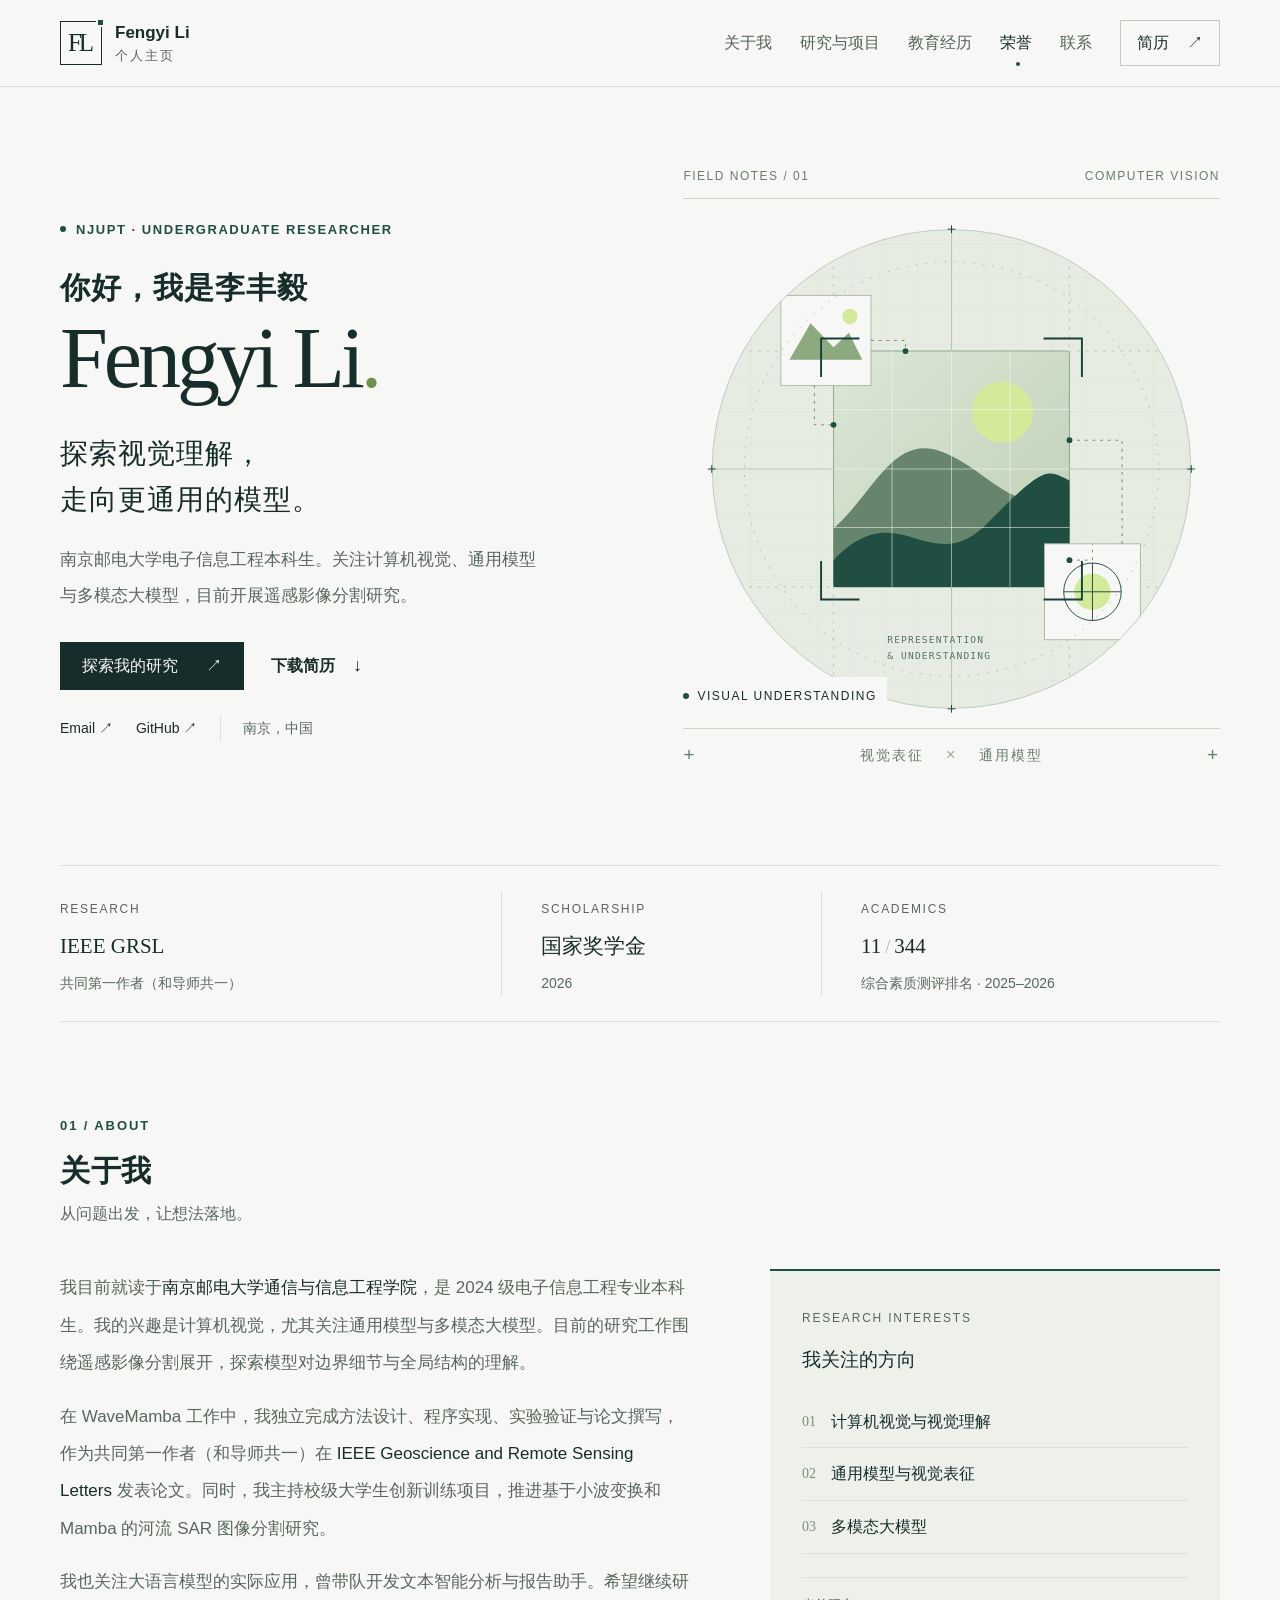
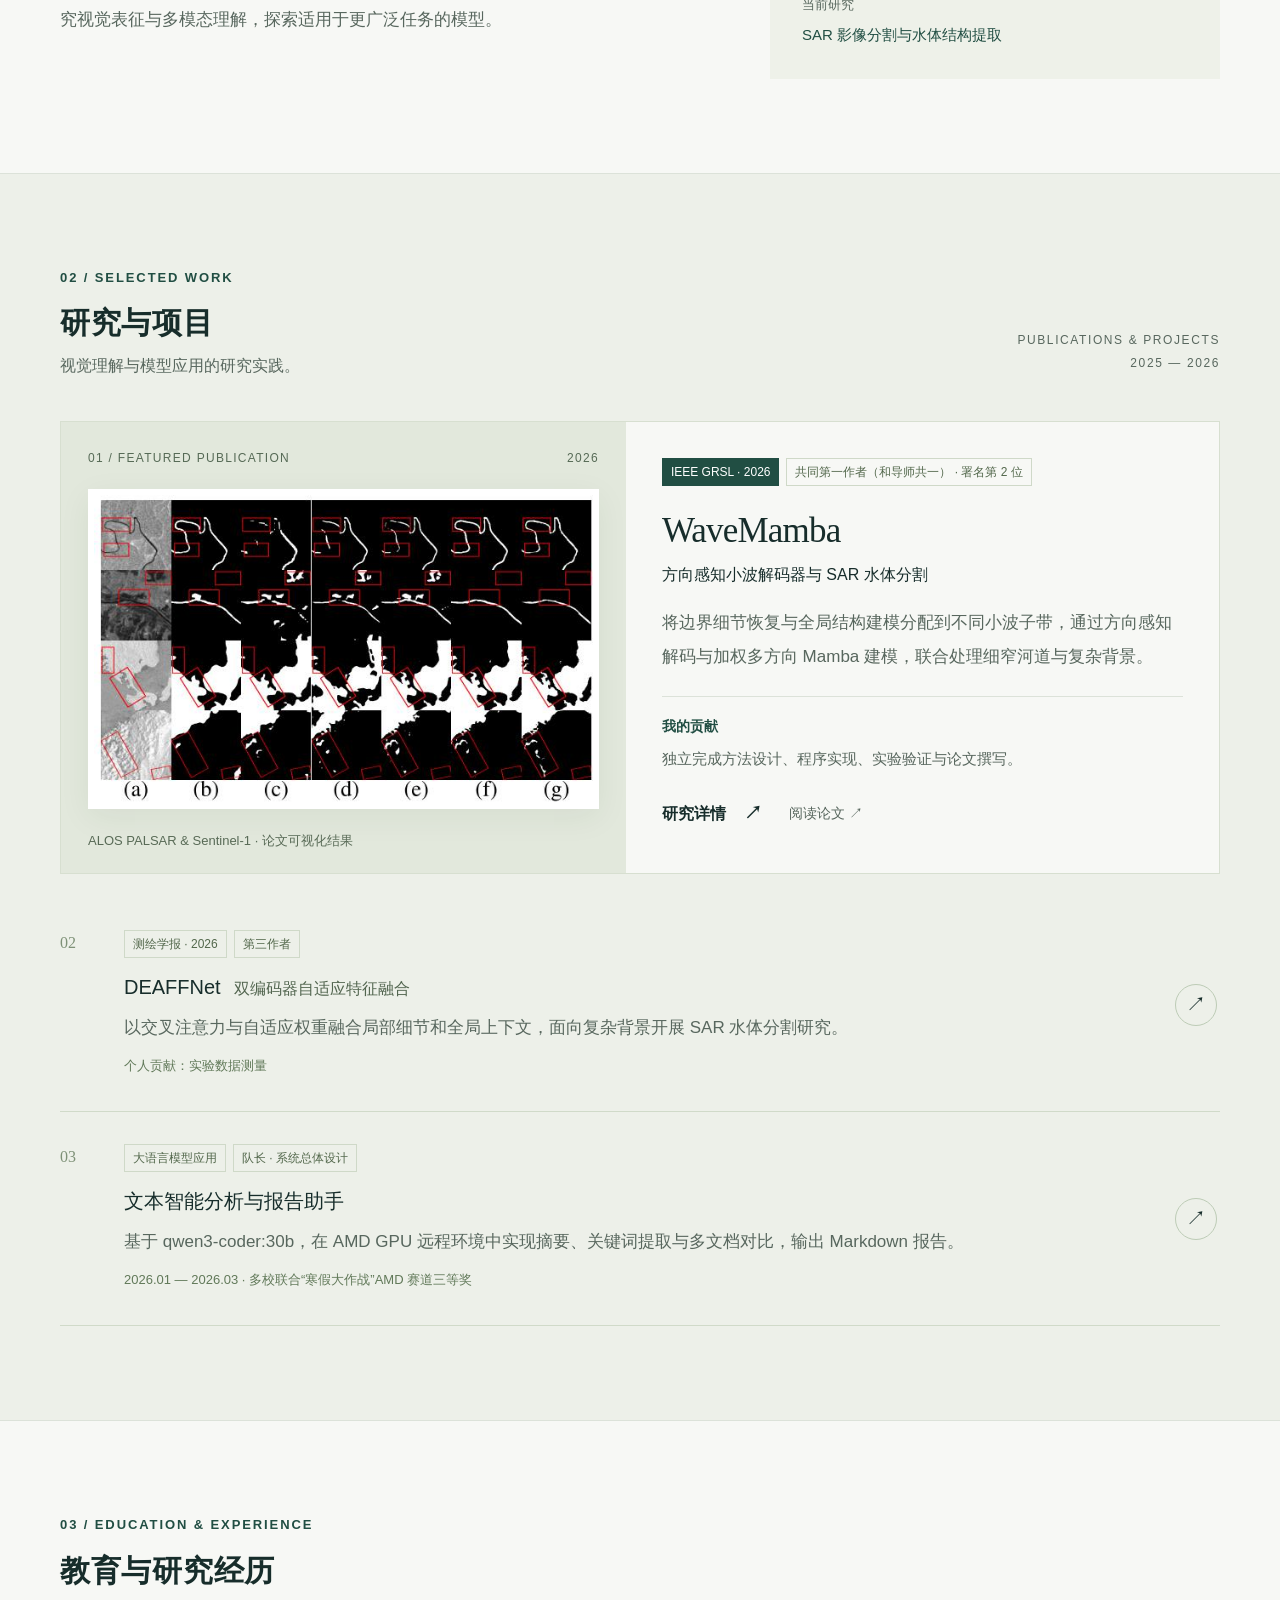
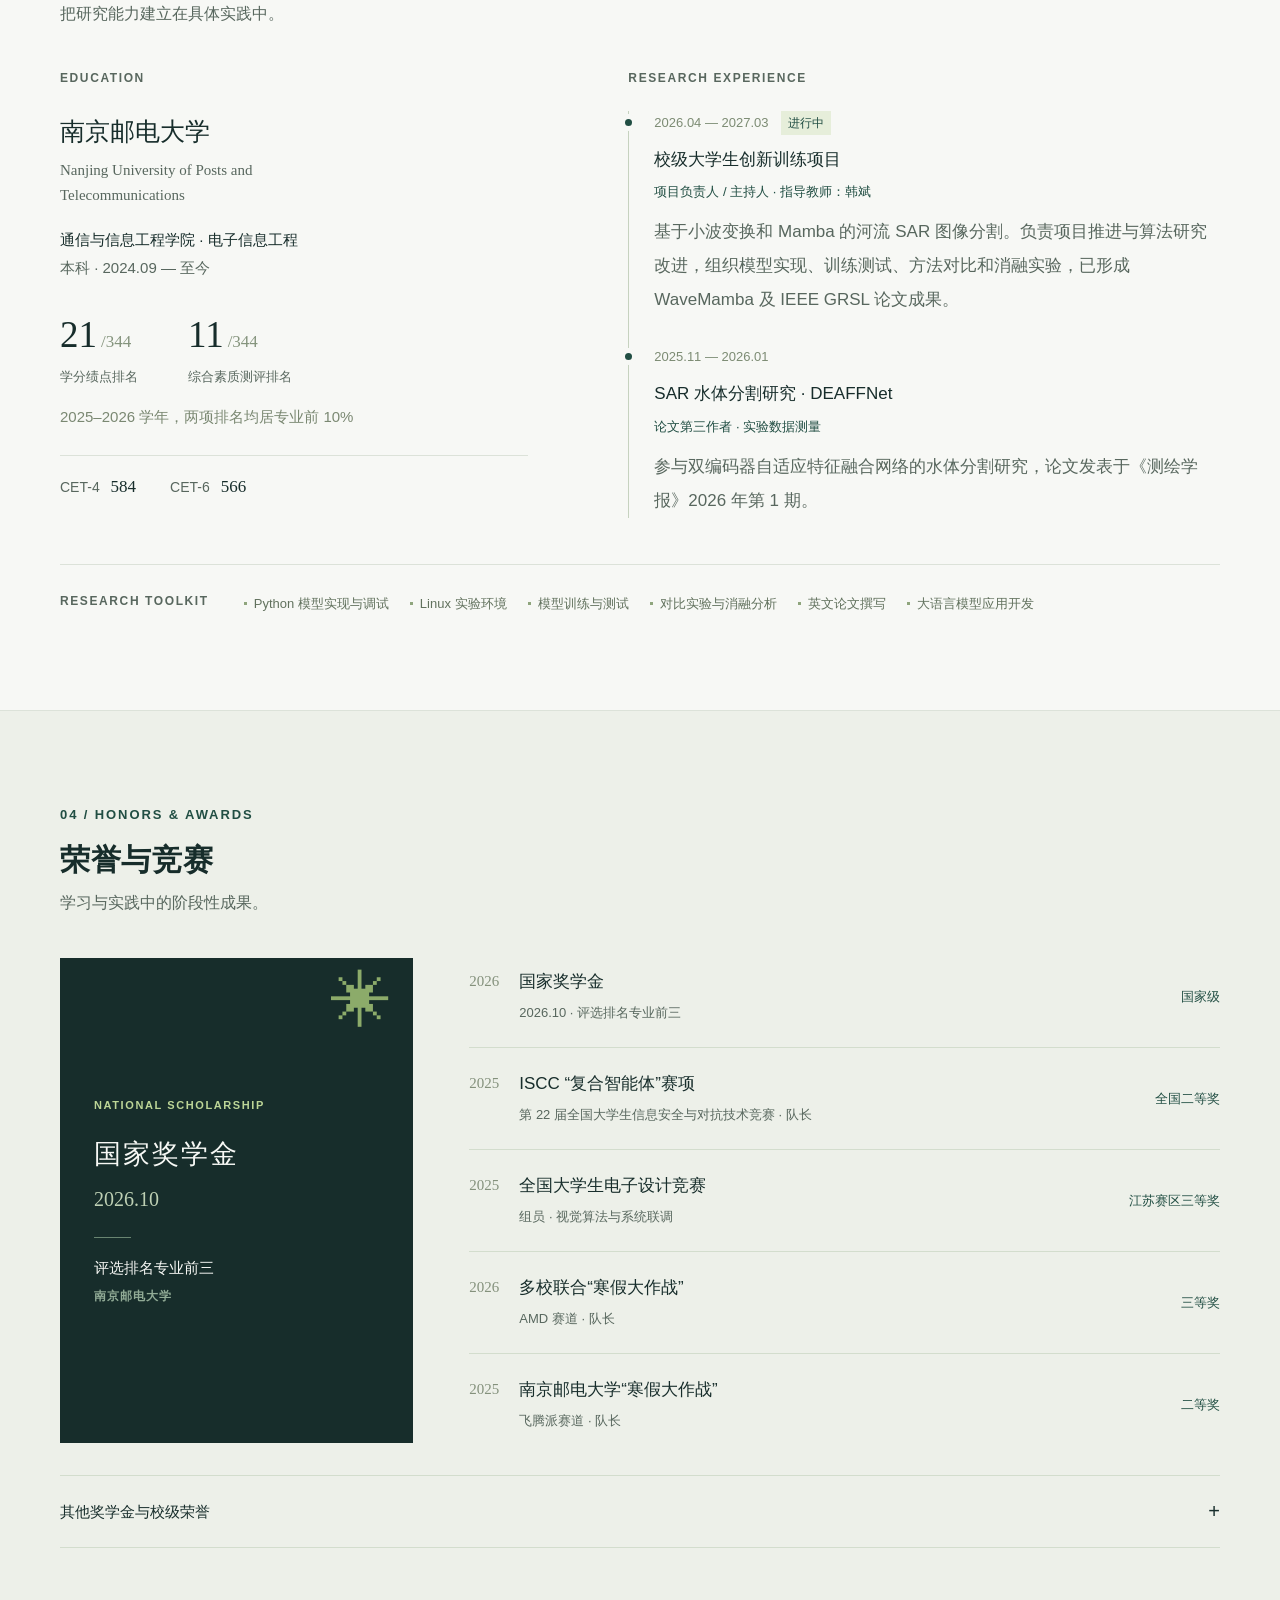
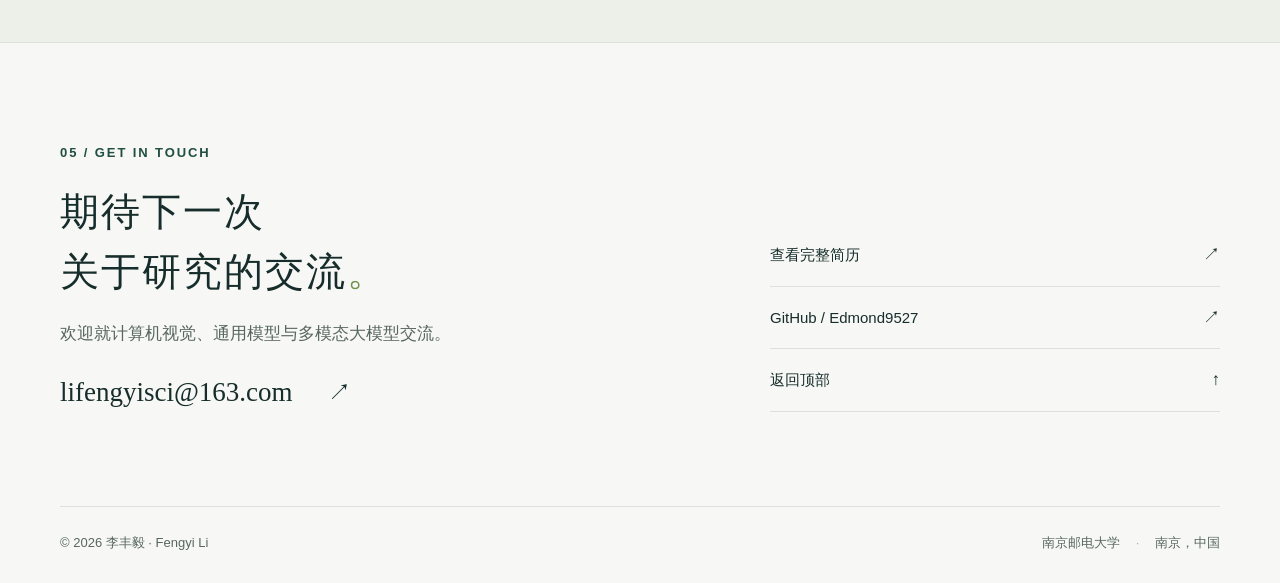
==== index.html @ 2ebf5b57 "Publish personal academic website" ====
<!doctype html>
<html lang="zh-CN">
<head>
  <meta charset="UTF-8">
  <meta name="viewport" content="width=device-width, initial-scale=1">
  <meta name="description" content="李丰毅，南京邮电大学电子信息工程本科生。关注计算机视觉、通用模型与多模态大模型，目前开展遥感影像分割研究。">
  <meta name="theme-color" content="#f7f8f5">
  <meta property="og:title" content="李丰毅 Fengyi Li · 个人主页">
  <meta property="og:description" content="计算机视觉 · 通用模型 · 多模态大模型">
  <meta property="og:type" content="website">
  <title>李丰毅 Fengyi Li · 个人主页</title>
  <link rel="icon" href="assets/favicon.svg" type="image/svg+xml">
  <link rel="stylesheet" href="assets/style.css">
  <script src="assets/main.js" defer></script>
</head>
<body>
  <a class="skip-link" href="#main">跳转到正文</a>
  <header class="site-header">
    <div class="container header-inner">
      <a class="brand" href="./" aria-label="李丰毅，返回首页"><span class="brand-mark">FL<span></span></span><span>Fengyi Li<span class="brand-caption">个人主页</span></span></a>
      <button class="menu-toggle" type="button" aria-expanded="false" aria-controls="site-nav" aria-label="展开导航"><span></span><span></span></button>
      <nav id="site-nav" class="site-nav" aria-label="主导航">
        <a href="#about">关于我</a><a href="#research">研究与项目</a><a href="#journey">教育经历</a><a href="#honors">荣誉</a><a href="#contact">联系</a>
        <a class="nav-cv" href="assets/cv.pdf" target="_blank" rel="noopener">简历 <span aria-hidden="true">↗</span></a>
      </nav>
    </div>
  </header>

  <main id="main">
    <section class="hero container" aria-labelledby="hero-title">
      <div class="hero-copy">
        <p class="eyebrow"><span class="status-dot"></span> NJUPT · UNDERGRADUATE RESEARCHER</p>
        <h1 id="hero-title">你好，我是李丰毅<span class="english-name">Fengyi Li<span class="name-dot">.</span></span></h1>
        <p class="hero-focus">探索视觉理解，<br>走向更通用的模型。</p>
        <p class="hero-description">南京邮电大学电子信息工程本科生。关注计算机视觉、通用模型与多模态大模型，目前开展遥感影像分割研究。</p>
        <div class="hero-actions"><a class="button button-dark" href="#research">探索我的研究 <span aria-hidden="true">↗</span></a><a class="text-link" href="assets/cv.pdf" download="李丰毅_遥感科研实习简历.pdf">下载简历 <span aria-hidden="true">↓</span></a></div>
        <div class="hero-links"><a href="mailto:lifengyisci@163.com">Email <span aria-hidden="true">↗</span></a><a href="https://github.com/Edmond9527" target="_blank" rel="noopener noreferrer">GitHub <span aria-hidden="true">↗</span></a><span class="hero-location">南京，中国</span></div>
      </div>
      <div class="hero-art" aria-hidden="true">
        <div class="art-topline"><span>FIELD NOTES / 01</span><span>COMPUTER VISION</span></div>
        <img src="assets/vision-field.svg" alt="" width="560" height="540">
        <div class="art-bottomline"><span class="art-cross">+</span><span>视觉表征 <i>×</i> 通用模型</span><span class="art-cross">+</span></div>
        <div class="art-label"><span class="status-dot"></span> VISUAL UNDERSTANDING</div>
      </div>
    </section>

    <div class="container highlights" aria-label="个人亮点">
      <div><span class="highlight-label">RESEARCH</span><p>IEEE GRSL <span>共同第一作者（和导师共一）</span></p></div>
      <div><span class="highlight-label">SCHOLARSHIP</span><p>国家奖学金 <span>2026</span></p></div>
      <div><span class="highlight-label">ACADEMICS</span><p>11<span class="rank-divider">/</span>344 <span>综合素质测评排名 · 2025–2026</span></p></div>
    </div>

    <section class="section container about-section" id="about" aria-labelledby="about-title">
      <div class="section-heading"><p class="eyebrow">01 / ABOUT</p><h2 id="about-title">关于我<span>从问题出发，让想法落地。</span></h2></div>
      <div class="about-grid">
        <div class="about-copy"><p>我目前就读于<strong>南京邮电大学通信与信息工程学院</strong>，是 2024 级电子信息工程专业本科生。我的兴趣是计算机视觉，尤其关注通用模型与多模态大模型。目前的研究工作围绕遥感影像分割展开，探索模型对边界细节与全局结构的理解。</p><p>在 WaveMamba 工作中，我独立完成方法设计、程序实现、实验验证与论文撰写，作为共同第一作者（和导师共一）在 <em>IEEE Geoscience and Remote Sensing Letters</em> 发表论文。同时，我主持校级大学生创新训练项目，推进基于小波变换和 Mamba 的河流 SAR 图像分割研究。</p><p>我也关注大语言模型的实际应用，曾带队开发文本智能分析与报告助手。希望继续研究视觉表征与多模态理解，探索适用于更广泛任务的模型。</p></div>
        <aside class="focus-note"><span class="note-number">RESEARCH INTERESTS</span><h3>我关注的方向</h3><ul class="interest-list"><li><span>01</span>计算机视觉与视觉理解</li><li><span>02</span>通用模型与视觉表征</li><li><span>03</span>多模态大模型</li></ul><p class="current-research"><span>当前研究</span>SAR 影像分割与水体结构提取</p></aside>
      </div>
    </section>

    <section class="research-section section" id="research" aria-labelledby="research-title">
      <div class="container">
        <div class="section-heading heading-row"><div><p class="eyebrow">02 / SELECTED WORK</p><h2 id="research-title">研究与项目<span>视觉理解与模型应用的研究实践。</span></h2></div><span class="section-side-note">PUBLICATIONS & PROJECTS<br>2025 — 2026</span></div>
        <article class="featured-work">
          <div class="featured-image"><div class="image-topline"><span>01 / FEATURED PUBLICATION</span><span>2026</span></div><a class="paper-preview" href="projects/wavemamba.html" aria-label="查看 WaveMamba 研究详情"><img src="assets/wavemamba-results.jpg" alt="WaveMamba 论文中的 SAR 水体分割可视化对比，含输入影像、各方法预测与真实标注" width="587" height="362" loading="lazy"></a><p class="image-caption">ALOS PALSAR & Sentinel-1 · 论文可视化结果</p></div>
          <div class="featured-copy"><div class="tags"><span class="tag tag-accent">IEEE GRSL · 2026</span><span class="tag">共同第一作者（和导师共一） · 署名第 2 位</span></div><h3><a href="projects/wavemamba.html">WaveMamba<span>方向感知小波解码器与 SAR 水体分割</span></a></h3><p>将边界细节恢复与全局结构建模分配到不同小波子带，通过方向感知解码与加权多方向 Mamba 建模，联合处理细窄河道与复杂背景。</p><div class="contribution"><span>我的贡献</span><p>独立完成方法设计、程序实现、实验验证与论文撰写。</p></div><div class="work-links"><a class="text-link" href="projects/wavemamba.html">研究详情 <span aria-hidden="true">↗</span></a><a class="subtle-link" href="https://doi.org/10.1109/LGRS.2026.3735322" target="_blank" rel="noopener noreferrer">阅读论文 ↗</a></div></div>
        </article>
        <div class="work-list">
          <article class="work-row"><span class="work-index">02</span><div class="work-row-main"><div class="tags"><span class="tag">测绘学报 · 2026</span><span class="tag">第三作者</span></div><h3><a href="projects/deaffnet.html">DEAFFNet <span>双编码器自适应特征融合</span></a></h3><p>以交叉注意力与自适应权重融合局部细节和全局上下文，面向复杂背景开展 SAR 水体分割研究。</p><p class="role-line">个人贡献：实验数据测量</p></div><a class="round-link" href="projects/deaffnet.html" aria-label="查看 DEAFFNet 研究详情">↗</a></article>
          <article class="work-row"><span class="work-index">03</span><div class="work-row-main"><div class="tags"><span class="tag">大语言模型应用</span><span class="tag">队长 · 系统总体设计</span></div><h3><a href="projects/report-assistant.html">文本智能分析与报告助手</a></h3><p>基于 qwen3-coder:30b，在 AMD GPU 远程环境中实现摘要、关键词提取与多文档对比，输出 Markdown 报告。</p><p class="role-line">2026.01 — 2026.03 · 多校联合“寒假大作战”AMD 赛道三等奖</p></div><a class="round-link" href="projects/report-assistant.html" aria-label="查看文本智能分析与报告助手项目详情">↗</a></article>
        </div>
      </div>
    </section>

    <section class="section container" id="journey" aria-labelledby="journey-title">
      <div class="section-heading"><p class="eyebrow">03 / EDUCATION & EXPERIENCE</p><h2 id="journey-title">教育与研究经历<span>把研究能力建立在具体实践中。</span></h2></div>
      <div class="journey-grid">
        <div class="education-block"><span class="small-label">EDUCATION</span><h3>南京邮电大学</h3><p class="education-en">Nanjing University of Posts and Telecommunications</p><p>通信与信息工程学院 · 电子信息工程</p><p class="muted">本科 · 2024.09 — 至今</p><div class="academic-stats"><div><strong>21<span>/344</span></strong><span>学分绩点排名</span></div><div><strong>11<span>/344</span></strong><span>综合素质测评排名</span></div></div><p class="stats-note">2025–2026 学年，两项排名均居专业前 10%</p><div class="language-line"><span>CET-4 <strong>584</strong></span><span>CET-6 <strong>566</strong></span></div></div>
        <div class="experience-block"><span class="small-label">RESEARCH EXPERIENCE</span><article class="timeline-entry"><span class="timeline-dot"></span><p class="timeline-date">2026.04 — 2027.03 <span class="ongoing">进行中</span></p><h3>校级大学生创新训练项目</h3><p class="timeline-role">项目负责人 / 主持人 · 指导教师：韩斌</p><p>基于小波变换和 Mamba 的河流 SAR 图像分割。负责项目推进与算法研究改进，组织模型实现、训练测试、方法对比和消融实验，已形成 WaveMamba 及 IEEE GRSL 论文成果。</p></article><article class="timeline-entry"><span class="timeline-dot"></span><p class="timeline-date">2025.11 — 2026.01</p><h3>SAR 水体分割研究 · DEAFFNet</h3><p class="timeline-role">论文第三作者 · 实验数据测量</p><p>参与双编码器自适应特征融合网络的水体分割研究，论文发表于《测绘学报》2026 年第 1 期。</p></article></div>
      </div>
      <div class="skills-band"><span class="small-label">RESEARCH TOOLKIT</span><div><span>Python 模型实现与调试</span><span>Linux 实验环境</span><span>模型训练与测试</span><span>对比实验与消融分析</span><span>英文论文撰写</span><span>大语言模型应用开发</span></div></div>
    </section>

    <section class="section honors-section" id="honors" aria-labelledby="honors-title"><div class="container">
      <div class="section-heading"><p class="eyebrow">04 / HONORS & AWARDS</p><h2 id="honors-title">荣誉与竞赛<span>学习与实践中的阶段性成果。</span></h2></div>
      <div class="honors-grid"><div class="scholarship-feature"><div class="scholarship-symbol" aria-hidden="true">✳</div><p class="eyebrow">NATIONAL SCHOLARSHIP</p><h3>国家奖学金</h3><p class="scholarship-date">2026.10</p><div class="scholarship-rule"></div><p>评选排名专业前三</p><span class="small-label">南京邮电大学</span></div>
        <div class="award-list"><div class="award-item"><span class="award-year">2026</span><div><h3>国家奖学金</h3><p>2026.10 · 评选排名专业前三</p></div><span class="award-level">国家级</span></div><div class="award-item"><span class="award-year">2025</span><div><h3>ISCC “复合智能体”赛项</h3><p>第 22 届全国大学生信息安全与对抗技术竞赛 · 队长</p></div><span class="award-level">全国二等奖</span></div><div class="award-item"><span class="award-year">2025</span><div><h3>全国大学生电子设计竞赛</h3><p>组员 · 视觉算法与系统联调</p></div><span class="award-level">江苏赛区三等奖</span></div><div class="award-item"><span class="award-year">2026</span><div><h3>多校联合“寒假大作战”</h3><p>AMD 赛道 · 队长</p></div><span class="award-level">三等奖</span></div><div class="award-item"><span class="award-year">2025</span><div><h3>南京邮电大学“寒假大作战”</h3><p>飞腾派赛道 · 队长</p></div><span class="award-level">二等奖</span></div></div></div>
      <details class="more-honors"><summary>其他奖学金与校级荣誉 <span aria-hidden="true">+</span></summary><div class="honors-extra"><p><time>2026.09</time><span>南京邮电大学一等奖学金、校级三好学生 <small>2025–2026 学年</small></span></p><p><time>2026.05</time><span>源本科技奖学金 <small>评选排名学院前十</small></span></p><p><time>2025.12</time><span>学风建设先进个人</span></p><p><time>2025.09</time><span>南京邮电大学二等奖学金、校级三好学生 <small>2024–2025 学年</small></span></p></div></details>
    </div></section>

    <section class="section container contact-section" id="contact" aria-labelledby="contact-title"><div><p class="eyebrow">05 / GET IN TOUCH</p><h2 id="contact-title">期待下一次<br>关于研究的交流<span class="name-dot">。</span></h2><p>欢迎就计算机视觉、通用模型与多模态大模型交流。</p><a class="contact-email" href="mailto:lifengyisci@163.com">lifengyisci@163.com <span aria-hidden="true">↗</span></a></div><div class="contact-links"><a href="assets/cv.pdf" target="_blank" rel="noopener">查看完整简历 <span aria-hidden="true">↗</span></a><a href="https://github.com/Edmond9527" target="_blank" rel="noopener noreferrer">GitHub / Edmond9527 <span aria-hidden="true">↗</span></a><a href="#main">返回顶部 <span aria-hidden="true">↑</span></a></div></section>
  </main>
  <footer class="site-footer container"><p>© <span data-year>2026</span> 李丰毅 · Fengyi Li</p><p>南京邮电大学 <span class="footer-dot">·</span> 南京，中国</p></footer>
</body>
</html>
---- assets/style.css ----
@charset "UTF-8";
:root{--bg:#f7f8f5;--paper:#fff;--ink:#172d2b;--muted:#58675e;--green:#214e43;--line:#dce2d9;--soft:#eef1e9;--accent:#d3ea9b;--serif:Georgia,"Times New Roman",serif;--sans:Inter,-apple-system,BlinkMacSystemFont,"Segoe UI","PingFang SC","Microsoft YaHei",sans-serif}
*{box-sizing:border-box}html{scroll-behavior:smooth;scroll-padding-top:100px}body{margin:0;background:var(--bg);color:var(--ink);font:18px/1.85 var(--sans);-webkit-font-smoothing:antialiased}a{color:inherit;text-decoration:none}button{font:inherit}img{max-width:100%;height:auto;display:block}h1,h2,h3,p{margin:0}::selection{background:var(--accent);color:var(--ink)}:focus-visible{outline:2px solid var(--green);outline-offset:5px}.container{width:min(1160px,calc(100% - 96px));margin-inline:auto}.muted{color:var(--muted)}.skip-link{position:fixed;z-index:100;top:8px;left:12px;padding:10px 18px;background:var(--ink);color:#fff;transform:translateY(-150%)}.skip-link:focus{transform:translateY(0)}
.site-header{position:sticky;z-index:20;top:0;background:rgba(247,248,245,.96);border-bottom:1px solid var(--line);backdrop-filter:blur(15px)}.header-inner{height:86px;display:flex;align-items:center;justify-content:space-between;gap:24px}.brand{display:flex;align-items:center;gap:13px;font-size:17px;font-weight:650;line-height:1.3;white-space:nowrap}.brand-mark{position:relative;display:grid;place-items:center;width:42px;height:44px;border:1px solid var(--ink);font:25px var(--serif);letter-spacing:-3px;padding-right:3px}.brand-mark>span{position:absolute;right:-4px;top:-4px;width:9px;height:9px;background:var(--green);border:2px solid var(--bg)}.brand-caption{display:block;font-weight:400;color:var(--muted);font-size:13px;letter-spacing:2px;margin-top:4px}.site-nav{display:flex;align-items:center;gap:28px;font-size:16px}.site-nav>a{position:relative;color:#536359;transition:color .2s}.site-nav>a:hover,.site-nav>a[aria-current]{color:var(--ink)}.site-nav>a[aria-current]::after{content:"";position:absolute;bottom:-8px;left:50%;width:4px;height:4px;border-radius:50%;background:var(--green)}.site-nav .nav-cv{border:1px solid #bfcbbc;padding:7px 16px;color:var(--ink);display:flex;gap:18px;align-items:center}.menu-toggle{display:none}
.hero{display:grid;grid-template-columns:1.05fr 1fr;gap:60px;align-items:center;padding-top:79px;padding-bottom:70px}.eyebrow,.small-label{font-size:13px;font-weight:600;letter-spacing:1.9px;line-height:1.5}.eyebrow{color:var(--green)}.hero .eyebrow{display:flex;align-items:center;gap:10px;font-size:13px;letter-spacing:1.55px;white-space:nowrap}.status-dot{display:inline-block;width:6px;height:6px;border-radius:50%;background:var(--green);flex:none}.hero h1{font-size:30px;font-weight:600;letter-spacing:1px;line-height:1.5;margin-top:26px}.english-name{display:block;font:86px/1.1 var(--serif);letter-spacing:-4px;margin:1px 0 25px}.name-dot{color:#70914c}.hero-focus{font-size:28px;font-weight:500;line-height:1.65;letter-spacing:1px}.hero-description{font-size:17px;line-height:2.1;color:var(--muted);max-width:480px;margin-top:19px}.hero-actions{display:flex;gap:27px;align-items:center;margin-top:28px}.button{min-height:46px;display:inline-flex;gap:28px;align-items:center;justify-content:center;padding:12px 22px;font-size:16px;line-height:1.5;transition:background .2s,transform .2s}.button:hover{transform:translateY(-2px)}.button-dark{background:var(--ink);color:var(--bg)}.button-dark:hover{background:var(--green)}.text-link{font-size:16px;font-weight:600;display:inline-flex;align-items:center;gap:18px}.text-link>span{font-size:18px;transition:transform .2s}.text-link:hover>span{transform:translate(2px,-2px)}.hero-links{display:flex;align-items:center;gap:23px;font-size:14px;margin-top:26px;color:var(--muted)}.hero-links a{color:var(--ink)}.hero-links a:hover{text-decoration:underline}.hero-location{border-left:1px solid var(--line);padding-left:22px}.hero-art{position:relative;padding:0 0 24px;align-self:center}.hero-art>img{width:100%;margin-top:11px}.art-topline,.art-bottomline{display:flex;align-items:center;justify-content:space-between;font:12px/1.7 var(--sans);letter-spacing:1.5px;color:#6a7d6c}.art-topline{border-bottom:1px solid #cdd7c8;padding-bottom:12px}.art-bottomline{border-top:1px solid #cdd7c8;padding-top:10px;font-size:14px;letter-spacing:2px}.art-bottomline i{font-style:normal;margin-inline:16px;font-size:16px;color:#9bab92}.art-cross{font-size:19px}.art-label{position:absolute;bottom:80px;left:0;background:var(--bg);padding:8px 10px 8px 0;font-size:12px;letter-spacing:1.5px;display:flex;align-items:center;gap:8px}.highlights{border-top:1px solid var(--line);border-bottom:1px solid var(--line);display:grid;grid-template-columns:1.2fr .85fr 1.15fr;padding-block:25px;gap:25px}.highlights>div+div{border-left:1px solid var(--line);padding-left:39px}.highlight-label{font-size:12px;letter-spacing:1.7px;color:var(--muted)}.highlights p{font-size:21px;font-family:var(--serif);line-height:1.7;margin-top:5px}.highlights p>span:not(.rank-divider){font:14px/1.7 var(--sans);color:var(--muted);display:block;margin:7px 0 0}.rank-divider{font-size:18px;color:#aab6a4;margin-inline:4px}
.section{padding-block:94px}.section-heading{margin-bottom:43px}.section-heading h2{font-size:30px;line-height:1.5;letter-spacing:.7px;margin-top:13px;font-weight:600}.section-heading h2>span{display:block;font-size:16px;font-weight:400;color:var(--muted);letter-spacing:0;margin-top:9px}.heading-row{display:flex;justify-content:space-between;align-items:end;gap:24px}.section-side-note{font-size:12px;letter-spacing:1.6px;text-align:right;color:var(--muted);line-height:1.9;padding-bottom:4px}.about-grid{display:grid;grid-template-columns:1.4fr 1fr;gap:80px}.about-copy{font-size:17px;color:#58675e;line-height:2.2}.about-copy p+p{margin-top:16px}.about-copy strong{font-weight:500;color:var(--ink)}.about-copy em{font-style:normal;color:var(--ink)}.focus-note{background:var(--soft);padding:29px 32px;border-top:2px solid var(--green);align-self:start}.note-number{font-size:12px;color:var(--muted);letter-spacing:1.8px}.focus-note h3{font-size:19px;font-weight:500;margin-top:8px}.interest-list{list-style:none;padding:0;margin:19px 0 23px;font-size:16px}.interest-list li{padding:11px 0;border-bottom:1px solid #dce3d6;display:flex;align-items:center;gap:15px}.interest-list li>span{font:14px var(--serif);color:#7c907a}.note-footer{font-size:13px;color:var(--muted);display:flex;justify-content:space-between;gap:6px}.note-footer>span{color:#748e60}
.research-section{background:#edf0e9;border-block:1px solid var(--line)}.featured-work{display:grid;grid-template-columns:1fr 1.05fr;background:var(--bg);border:1px solid #d7dfd0}.featured-image{background:#e2e8dc;padding:25px 27px 20px;display:flex;flex-direction:column;justify-content:space-between;gap:20px}.image-topline{display:flex;justify-content:space-between;font-size:12px;letter-spacing:1.3px;color:#566a56}.paper-preview{display:block;border:6px solid #fff;box-shadow:0 8px 30px #273e2710}.paper-preview img{width:100%}.image-caption{font-size:13px;color:#586a56}.featured-copy{padding:36px}.tags{display:flex;flex-wrap:wrap;gap:7px}.tag{font-size:12px;line-height:1.5;border:1px solid #cfd9c8;color:#53684c;padding:4px 8px}.tag-accent{background:var(--green);border-color:var(--green);color:#fff}.featured-copy h3{font:35px/1.25 var(--serif);letter-spacing:-.8px;margin-top:23px}.featured-copy h3 span{display:block;font:16px/1.8 var(--sans);letter-spacing:0;margin-top:8px}.featured-copy>p{color:var(--muted);font-size:17px;line-height:2;margin-top:16px}.contribution{border-top:1px solid var(--line);margin-top:22px;padding-top:17px;font-size:14px}.contribution>span{color:var(--green);font-weight:600}.contribution p{margin-top:5px;color:var(--muted);font-size:15px}.work-links{display:flex;gap:27px;align-items:center;margin-top:25px}.subtle-link{font-size:14px;color:var(--muted)}.subtle-link:hover{text-decoration:underline}.work-list{margin-top:24px}.work-row{display:grid;grid-template-columns:40px 1fr 45px;gap:24px;padding:32px 0;border-bottom:1px solid #d0dac9;align-items:start}.work-index{font:16px var(--serif);color:#7e9177;padding-top:4px}.work-row-main h3{font-size:20px;font-weight:500;margin:13px 0 9px;line-height:1.6}.work-row-main h3 span{font-size:16px;margin-left:8px;color:#52654f}.work-row-main>p{font-size:17px;color:var(--muted);line-height:1.9}.work-row-main .role-line{font-size:13px;margin-top:10px;color:#617959}.round-link{width:42px;height:42px;display:grid;place-items:center;border:1px solid #bdccb6;border-radius:50%;font-size:20px;align-self:center;transition:background .2s,transform .2s}.round-link:hover{background:var(--accent);transform:translate(2px,-2px)}
.journey-grid{display:grid;grid-template-columns:.95fr 1.2fr;gap:100px}.small-label{display:block;color:var(--muted);font-size:12px;letter-spacing:1.6px}.education-block h3{font-size:25px;font-weight:500;margin-top:21px}.education-en{font:15px/1.7 var(--serif);color:var(--muted);max-width:290px;margin-bottom:17px;margin-top:4px}.education-block>p:not(.education-en){font-size:15px}.academic-stats{display:flex;gap:50px;margin-top:30px}.academic-stats>div{display:flex;flex-direction:column}.academic-stats strong{font:37px/1.3 var(--serif)}.academic-stats strong>span{font-size:17px;color:#85947d;margin-left:4px}.academic-stats>div>span{font-size:13px;color:var(--muted);margin-top:6px}.education-block>.stats-note{font-size:13px;color:#7a8872;margin-top:13px}.language-line{display:flex;gap:34px;margin-top:25px;padding-top:19px;border-top:1px solid var(--line);font-size:14px;color:var(--muted)}.language-line strong{font:17px var(--serif);color:var(--ink);margin-left:7px}.experience-block>.small-label{margin-bottom:24px}.timeline-entry{position:relative;padding:0 0 28px 25px;border-left:1px solid #c6d2bf}.timeline-entry:last-child{padding-bottom:0}.timeline-dot{position:absolute;left:-4px;top:8px;width:7px;height:7px;border-radius:50%;background:var(--green);box-shadow:0 0 0 5px var(--bg)}.timeline-date{color:#7c8b73;font-size:13px;display:flex;align-items:center;gap:12px}.ongoing{font-size:12px;padding:1px 7px;background:#e6eeda;color:var(--green)}.timeline-entry h3{font-size:17px;font-weight:500;margin-top:9px}.timeline-entry .timeline-role{font-size:13px;color:var(--green);margin-top:5px}.timeline-entry>p:last-child{font-size:17px;color:var(--muted);margin-top:11px;line-height:2}.skills-band{display:flex;gap:35px;border-top:1px solid var(--line);padding-top:27px;margin-top:46px;align-items:baseline}.skills-band>.small-label{white-space:nowrap}.skills-band>div{display:flex;flex-wrap:wrap;gap:9px 21px;font-size:13px;color:#61715d}.skills-band>div>span{display:inline-flex;align-items:center;gap:7px}.skills-band>div>span::before{content:"";width:3px;height:3px;background:#8fa57d}
.honors-section{background:#edf0e9;border-block:1px solid var(--line)}.honors-grid{display:grid;grid-template-columns:.8fr 1.7fr;gap:56px}.scholarship-feature{position:relative;background:var(--ink);color:var(--bg);padding:34px;overflow:hidden;display:flex;flex-direction:column;justify-content:center;min-height:309px}.scholarship-feature .eyebrow{color:#bdd697;font-size:11px;letter-spacing:1.6px}.scholarship-feature h3{font-size:27px;letter-spacing:2px;font-weight:500;margin-top:17px}.scholarship-date{font:20px var(--serif);color:#bed0b4;margin-top:8px}.scholarship-rule{width:37px;height:1px;background:#698571;margin-block:26px 16px}.scholarship-feature>p:not(.eyebrow,.scholarship-date){font-size:15px}.scholarship-feature>.small-label{color:#91ab96;margin-top:5px;letter-spacing:1px}.scholarship-symbol{position:absolute;right:21px;top:14px;font-size:61px;color:#8cab6a;line-height:1}.award-list{display:flex;flex-direction:column;justify-content:center}.award-item{display:grid;grid-template-columns:34px 1fr auto;gap:16px;align-items:center;border-bottom:1px solid #d3ddcd;padding:22px 0}.award-item:first-child{padding-top:10px}.award-item:last-child{border-bottom:none;padding-bottom:10px}.award-year{font:15px var(--serif);color:#84917c;align-self:start;margin-top:5px}.award-item h3{font-size:17px;line-height:1.7;font-weight:500}.award-item p{font-size:13px;color:var(--muted);margin-top:4px}.award-level{font-size:13px;color:var(--green);white-space:nowrap}.more-honors{margin-top:32px;border-block:1px solid #d3ddcd}.more-honors summary{padding:17px 0;cursor:pointer;font-size:15px;display:flex;align-items:center;justify-content:space-between;list-style:none}.more-honors summary::-webkit-details-marker{display:none}.more-honors summary>span{font-size:20px;font-weight:300}.more-honors[open] summary>span{transform:rotate(45deg)}.honors-extra{padding-bottom:18px}.honors-extra p{display:flex;gap:30px;font-size:15px;padding:9px 0;color:#52634b}.honors-extra time{color:#85947c;font:15px var(--serif);padding-top:4px}.honors-extra small{font-size:13px;color:var(--muted);margin-left:10px}
.contact-section{display:grid;grid-template-columns:1.4fr 1fr;align-items:end;gap:80px;padding-block:100px 90px}.contact-section h2{font-size:39px;line-height:1.55;font-weight:500;letter-spacing:2px;margin-top:19px}.contact-section p:not(.eyebrow){font-size:17px;color:var(--muted);margin-top:16px}.contact-email{font:27px/1.7 var(--serif);display:inline-flex;gap:35px;align-items:center;margin-top:20px}.contact-email:hover{text-decoration:underline;text-underline-offset:7px}.contact-email>span{font:23px var(--sans)}.contact-links{display:flex;flex-direction:column;padding-bottom:4px}.contact-links a{display:flex;justify-content:space-between;align-items:center;border-bottom:1px solid var(--line);padding:15px 0;font-size:15px}.contact-links a:hover{color:#668445}.contact-links a span{font-size:17px}.site-footer{border-top:1px solid var(--line);display:flex;justify-content:space-between;gap:20px;padding-block:24px 28px;font-size:13px;color:var(--muted)}.footer-dot{margin-inline:12px;color:#a7b69d}
.detail-main{padding-block:45px 70px}.back-link{font-size:15px;color:var(--muted);display:inline-flex;gap:12px;align-items:center}.back-link:hover{color:var(--ink)}.detail-header{max-width:850px;margin-top:48px}.detail-header>.eyebrow{margin-bottom:19px}.detail-header h1{font:64px/1.15 var(--serif);letter-spacing:-1.6px}.detail-header h1.chinese-title{font:38px/1.5 var(--sans);letter-spacing:1px}.detail-subtitle{font-size:22px;margin-top:15px;line-height:1.7}.detail-lead{font-size:17px;color:var(--muted);line-height:2.1;max-width:760px;margin-top:23px}.detail-meta{display:grid;grid-template-columns:1fr 1.4fr 1fr;border-block:1px solid var(--line);padding-block:22px;gap:30px;margin-top:36px}.detail-meta dt{font-size:12px;letter-spacing:1.5px;color:var(--muted);margin-bottom:7px}.detail-meta dd{font-size:15px;margin:0}.detail-header .work-links{margin-top:23px}.detail-content{margin-top:52px;display:grid;grid-template-columns:180px 1fr;gap:65px}.detail-aside{font-size:14px;color:var(--muted);align-self:start;position:sticky;top:120px}.detail-aside a{display:block;border-left:1px solid var(--line);padding:7px 0 7px 15px}.detail-aside a:hover{color:var(--green);border-color:var(--green)}.detail-body{min-width:0}.detail-section{margin-bottom:43px;scroll-margin-top:115px}.detail-section h2{font-size:22px;font-weight:500;margin-bottom:18px}.detail-section>p,.detail-section li{font-size:17px;color:#5f6e63;line-height:2.1}.detail-section>p+p{margin-top:13px}.detail-section ul{padding-left:20px;margin:12px 0}.detail-section li+li{margin-top:10px}.detail-section strong{font-weight:550;color:var(--ink)}.detail-figure{margin:25px 0;background:#fff;border:1px solid var(--line);padding:23px}.detail-figure img{margin-inline:auto;max-height:750px;object-fit:contain}.detail-figure figcaption{font-size:13px;line-height:1.9;color:var(--muted);margin-top:18px;border-top:1px solid var(--line);padding-top:13px}.figure-hint{font-size:13px;color:var(--muted);margin-top:8px;text-align:right}.citation{background:var(--soft);border-left:2px solid #a2b787;padding:22px 25px;font:16px/1.9 var(--serif);overflow-wrap:anywhere;color:#52624e}.detail-footer{border-top:1px solid var(--line);margin-top:65px;padding-top:26px;display:flex;justify-content:space-between;gap:20px;font-size:15px}.process-grid{display:grid;grid-template-columns:repeat(3,1fr);gap:12px;margin:24px 0}.process-step{background:var(--soft);border-top:2px solid #c0d0b5;padding:20px}.process-step>span{font:20px var(--serif);color:#859f71}.process-step h3{font-size:17px;font-weight:500;margin-top:12px}.process-step p{font-size:17px;line-height:1.9;color:var(--muted);margin-top:8px}.project-note{padding:22px 26px;background:#e9efdf;font-size:15px;color:var(--green);margin-top:23px}
@media(min-width:1500px){.hero{padding-top:90px;padding-bottom:90px;gap:85px}.hero-art{max-width:510px;justify-self:end}.hero h1{font-size:34px}.english-name{font-size:96px}}
@media(max-width:1100px){.container{width:calc(100% - 64px)}.site-nav{gap:19px}.hero{gap:28px;padding-top:64px;padding-bottom:55px}.english-name{font-size:73px}.hero-focus{font-size:24px}.hero-description{font-size:17px}.hero-art{margin-top:15px}.hero .eyebrow{font-size:11px}.highlights>div+div{padding-left:23px}.highlights p{font-size:19px}.highlights p>span:not(.rank-divider){font-size:12px;display:block;margin:3px 0 0}.about-grid{gap:45px}.journey-grid{gap:58px}.featured-copy{padding:27px}.featured-copy h3{font-size:31px}.featured-copy h3 span{font-size:18px}.featured-image{padding:22px}.honors-grid{gap:35px}.scholarship-feature{padding:27px}.award-item{gap:12px}.contact-email{font-size:25px;gap:18px}.detail-content{grid-template-columns:140px 1fr;gap:40px}}
@media(max-width:800px){.header-inner{height:74px}.brand{font-size:18px}.brand-mark{width:35px;height:37px;font-size:22px}.brand-caption{font-size:11px}.site-nav{gap:14px;font-size:14px}.site-nav .nav-cv{padding:5px 10px;gap:10px}.hero{gap:22px}.hero h1{font-size:24px}.english-name{font-size:62px;margin-bottom:23px}.hero-focus{font-size:22px}.hero-actions{gap:18px}.button{padding:12px 15px;gap:15px;font-size:15px}.hero-actions>.text-link{font-size:14px;gap:10px}.hero-links{font-size:13px;gap:17px}.hero-location{padding-left:15px}.art-topline{font-size:10px;letter-spacing:1px}.art-label{font-size:10px;bottom:61px}.art-bottomline{font-size:12px}.section{padding-block:70px}.section-heading{margin-bottom:32px}.section-heading h2{font-size:27px}.about-grid{gap:30px;grid-template-columns:1.2fr 1fr}.about-copy{font-size:17px}.focus-note{padding:22px}.interest-list{font-size:14px}.note-footer{font-size:11px;gap:3px}.featured-work{grid-template-columns:1fr}.featured-image{display:grid;grid-template-columns:1fr 1.4fr;gap:18px 25px;align-items:center;padding:27px}.paper-preview{grid-row:1/3;grid-column:2}.image-topline{flex-direction:column;align-self:end;gap:10px}.image-caption{align-self:start;font-size:12px}.featured-copy{padding:29px}.featured-copy h3{margin-top:18px}.journey-grid{gap:38px}.education-block h3{font-size:22px}.academic-stats{gap:30px}.academic-stats strong{font-size:31px}.skills-band{gap:25px}.honors-grid{grid-template-columns:.8fr 1.2fr;gap:30px}.award-item{grid-template-columns:1fr auto;gap:5px 10px;padding-block:17px}.award-year{display:none}.award-item h3{font-size:15px}.award-item p{font-size:12px}.award-level{font-size:12px}.scholarship-feature{min-height:300px;padding:24px}.scholarship-feature h3{font-size:24px;letter-spacing:1px}.scholarship-feature .eyebrow{font-size:10px;letter-spacing:1px}.scholarship-symbol{font-size:49px;right:16px;top:16px}.contact-section{gap:40px;grid-template-columns:1.2fr 1fr}.contact-section h2{font-size:32px}.contact-email{font-size:22px;gap:10px}.contact-links a{font-size:14px}.contact-section p:not(.eyebrow){font-size:17px}.detail-header h1{font-size:52px}.detail-subtitle{font-size:19px}.detail-content{grid-template-columns:1fr;gap:25px}.detail-aside{position:static;display:flex;gap:20px;flex-wrap:wrap;border-bottom:1px solid var(--line);padding-bottom:18px}.detail-aside a{border-left:none;padding:0}.detail-meta{gap:20px}.detail-meta dd{font-size:14px}}
@media(max-width:620px){html{scroll-padding-top:90px}.container{width:calc(100% - 40px)}.header-inner{height:70px}.menu-toggle{display:flex;flex-direction:column;gap:6px;width:40px;height:38px;justify-content:center;align-items:center;border:1px solid var(--line);background:transparent;cursor:pointer}.menu-toggle>span{width:17px;height:1px;background:var(--ink);transition:transform .2s}.menu-toggle[aria-expanded=true]>span:first-child{transform:translateY(3.5px) rotate(45deg)}.menu-toggle[aria-expanded=true]>span:last-child{transform:translateY(-3.5px) rotate(-45deg)}.site-nav{display:none;position:absolute;top:69px;left:0;right:0;background:var(--bg);border-bottom:1px solid var(--line);padding:16px 20px 22px;box-shadow:0 10px 15px #172d2b08}.site-nav.is-open{display:flex;flex-direction:column;align-items:stretch;gap:0}.site-nav a{padding:10px 0;font-size:16px}.site-nav>a[aria-current]::after{display:none}.site-nav .nav-cv{margin-top:10px;justify-content:space-between;padding:10px 14px}.hero{grid-template-columns:1fr;padding-top:41px;padding-bottom:30px;gap:32px}.hero .eyebrow{font-size:11px;letter-spacing:1.2px}.hero h1{font-size:26px;margin-top:23px}.english-name{font-size:76px;letter-spacing:-4px;margin:4px 0 24px}.hero-focus{font-size:24px;line-height:1.7}.hero-description{font-size:17px;margin-top:17px;max-width:100%}.hero-actions{margin-top:24px;gap:26px}.hero-actions>.text-link{font-size:15px}.hero .button{padding:13px 18px;gap:22px}.hero-links{font-size:13px;margin-top:24px;gap:22px}.hero-art{margin-top:0;width:min(100%,400px);justify-self:center;padding-bottom:0}.art-topline{font-size:11px;padding-bottom:10px}.hero-art>img{margin-top:6px}.art-bottomline{padding-top:5px}.art-label{font-size:10px;bottom:40px;left:0}.highlights{grid-template-columns:1fr 1fr;gap:20px;padding-block:22px}.highlights>div+div{padding-left:20px}.highlights>div:last-child{grid-column:1/-1;border-top:1px solid var(--line);border-left:none;padding:17px 0 0}.highlights p{font-size:20px;line-height:1.5}.highlights p>span:not(.rank-divider){font-size:13px;margin-top:7px}.highlights>div:last-child p>span:not(.rank-divider){display:inline;margin-left:10px}.highlight-label{font-size:11px;letter-spacing:1.3px}.section{padding-block:57px}.section-heading{margin-bottom:27px}.section-heading h2{font-size:26px;margin-top:10px}.section-heading h2>span{font-size:15px;margin-top:7px}.eyebrow{font-size:12px;letter-spacing:1.6px}.about-grid{grid-template-columns:1fr;gap:25px}.about-copy{font-size:17px;line-height:2.2}.focus-note{padding:24px}.interest-list{font-size:15px;margin-bottom:18px}.note-footer{font-size:13px}.heading-row{align-items:start}.section-side-note{display:none}.featured-image{display:flex;padding:20px;gap:17px}.image-topline{flex-direction:row;align-self:stretch;font-size:11px}.paper-preview{width:100%}.image-caption{font-size:12px}.featured-copy{padding:25px 21px}.featured-copy h3{font-size:34px}.featured-copy h3 span{font-size:17px}.featured-copy>p{font-size:17px}.tag{font-size:11px;padding:4px 7px}.work-row{grid-template-columns:25px 1fr 33px;gap:10px;padding-block:25px}.work-index{font-size:17px}.work-row-main h3{font-size:18px;margin-top:11px}.work-row-main h3 span{display:block;margin-left:0;font-size:16px;margin-top:4px}.work-row-main>p{font-size:17px}.work-row-main .role-line{font-size:12px}.round-link{width:32px;height:32px;font-size:16px}.journey-grid{grid-template-columns:1fr;gap:36px}.education-block{border-bottom:1px solid var(--line);padding-bottom:28px}.education-en{max-width:none}.academic-stats{gap:60px}.academic-stats strong{font-size:35px}.education-block h3{font-size:24px;margin-top:15px}.skills-band{display:block;margin-top:31px;padding-top:23px}.skills-band>div{margin-top:15px;gap:10px 15px;font-size:13px}.honors-grid{grid-template-columns:1fr;gap:20px}.scholarship-feature{min-height:245px;padding:28px}.scholarship-feature h3{font-size:28px}.scholarship-feature .eyebrow{font-size:11px}.scholarship-symbol{font-size:70px;right:25px;top:29px}.scholarship-rule{margin-block:18px 13px}.award-item{padding-block:20px;gap:8px}.award-item:first-child{padding-top:10px}.award-item h3{font-size:16px}.award-item p{font-size:12px}.award-level{font-size:12px}.more-honors{margin-top:25px}.honors-extra p{gap:17px;font-size:14px}.honors-extra time{font-size:14px;white-space:nowrap}.honors-extra small{display:block;margin-left:0;margin-top:3px}.contact-section{grid-template-columns:1fr;gap:28px}.contact-section h2{font-size:32px;margin-top:17px}.contact-section p:not(.eyebrow){font-size:17px}.contact-email{font-size:24px;margin-top:16px;gap:20px}.contact-links a{font-size:15px}.site-footer{font-size:12px;flex-direction:column;gap:3px;padding-block:21px}.detail-main{padding-block:26px 45px}.detail-header{margin-top:32px}.detail-header h1{font-size:44px;letter-spacing:-1px}.detail-header h1.chinese-title{font-size:29px}.detail-subtitle{font-size:17px;margin-top:12px}.detail-lead{font-size:17px;margin-top:19px}.detail-meta{grid-template-columns:1fr;gap:15px;padding-block:20px;margin-top:25px}.detail-meta>div{display:grid;grid-template-columns:80px 1fr;gap:10px;align-items:baseline}.detail-meta dt{margin-bottom:0;font-size:11px}.detail-meta dd{font-size:14px}.detail-header .work-links{gap:22px}.detail-content{margin-top:32px}.detail-aside{gap:14px;font-size:13px;padding-bottom:15px}.detail-section{margin-bottom:32px}.detail-section h2{font-size:20px;margin-bottom:13px}.detail-section>p,.detail-section li{font-size:17px}.detail-figure{padding:12px;margin-block:19px}.detail-figure figcaption{font-size:12px;margin-top:13px;padding-top:10px}.citation{padding:18px;font-size:15px}.process-grid{grid-template-columns:1fr;gap:10px}.process-step{display:grid;grid-template-columns:25px 1fr;gap:0 15px;padding:18px}.process-step>span{grid-row:1/3}.process-step h3{margin-top:0;font-size:16px}.process-step p{font-size:17px;margin-top:5px}.detail-footer{font-size:14px;margin-top:38px;flex-wrap:wrap}}
@media(prefers-reduced-motion:reduce){html{scroll-behavior:auto}*,*::before,*::after{transition:none!important;animation:none!important}}

.current-research{border-top:1px solid #dce3d6;padding-top:15px;color:var(--green);font-size:15px;line-height:1.9}.current-research>span{display:block;color:var(--muted);font-size:13px;margin-bottom:4px}
@media(max-width:620px){.hero-description,.about-copy,.featured-copy>p,.work-row-main>p,.timeline-entry>p:last-child,.detail-lead,.detail-section>p,.detail-section li,.process-step p,.contact-section p:not(.eyebrow){font-size:16px}.highlights p>span:not(.rank-divider){font-size:13px}.award-item{grid-template-columns:minmax(0,1fr) auto}.award-item p{font-size:13px}.award-item h3{font-size:16px}.award-level{font-size:13px}.current-research{font-size:15px}}
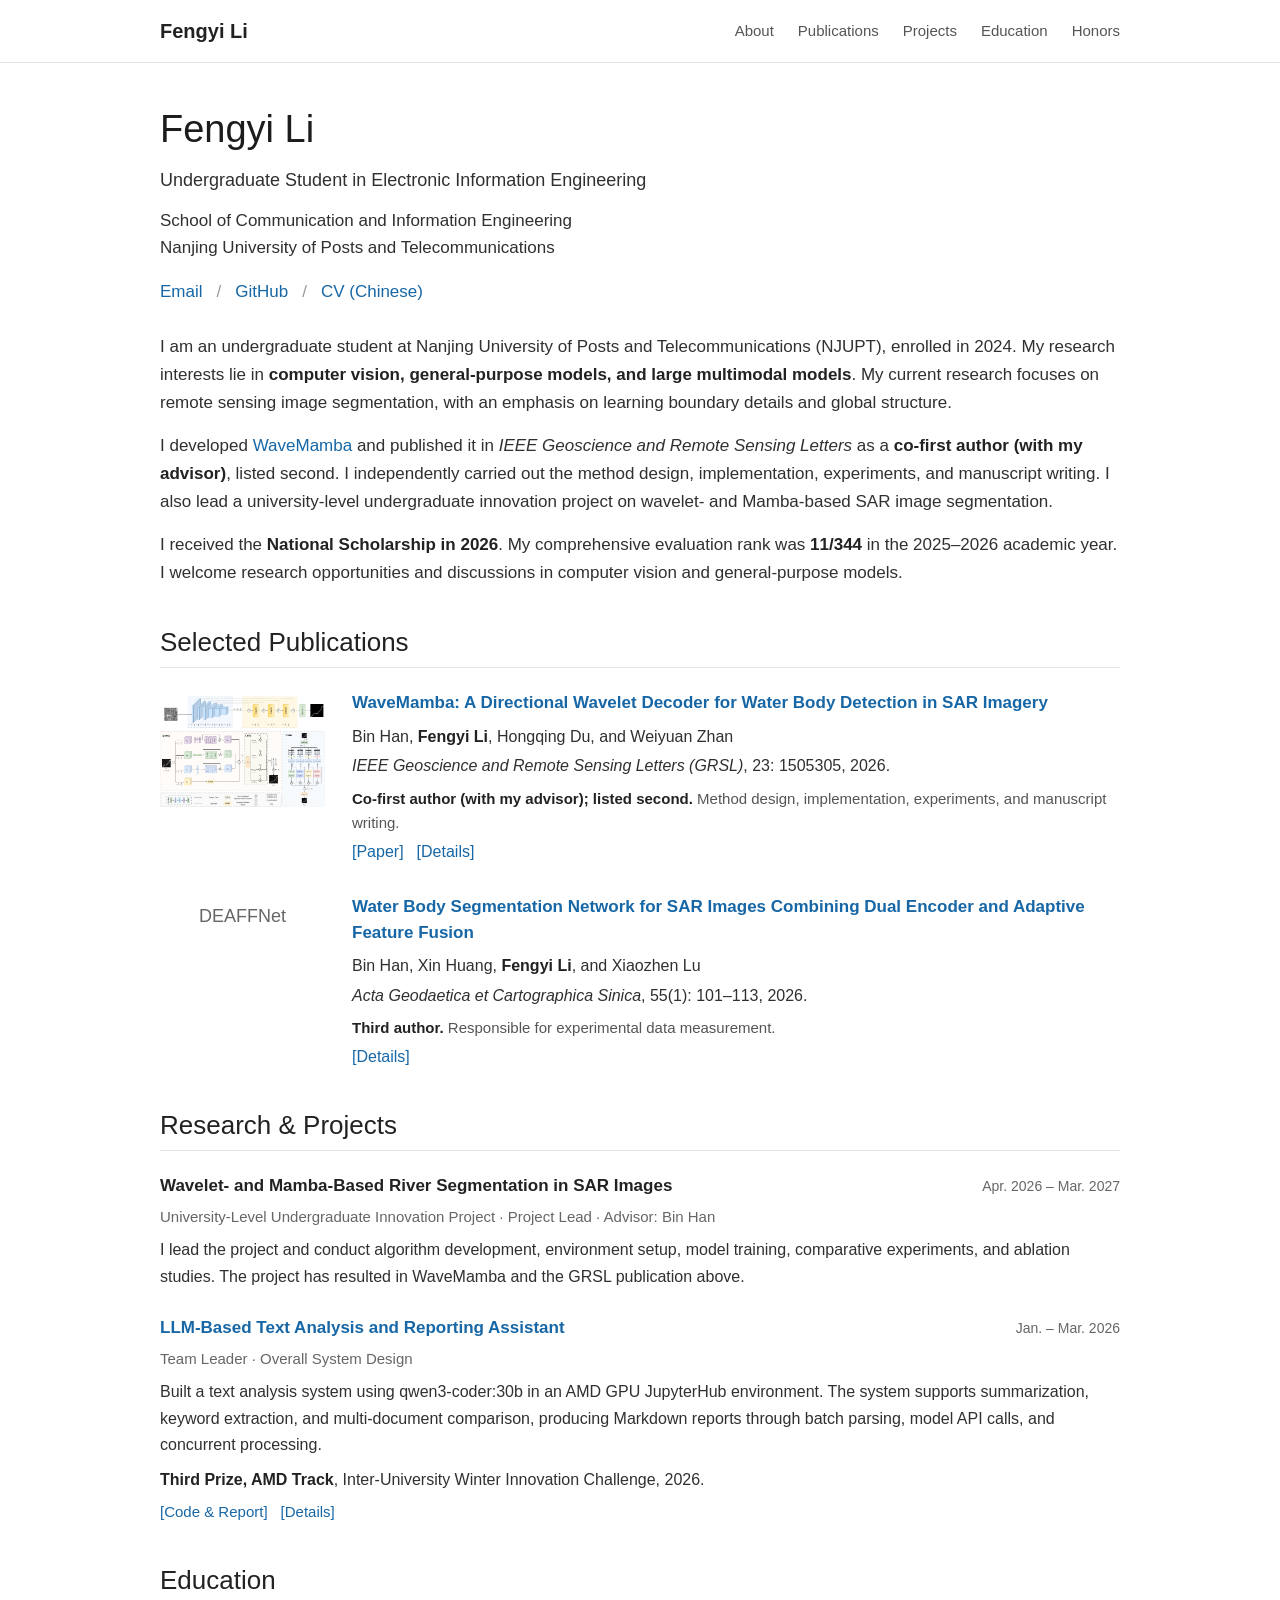
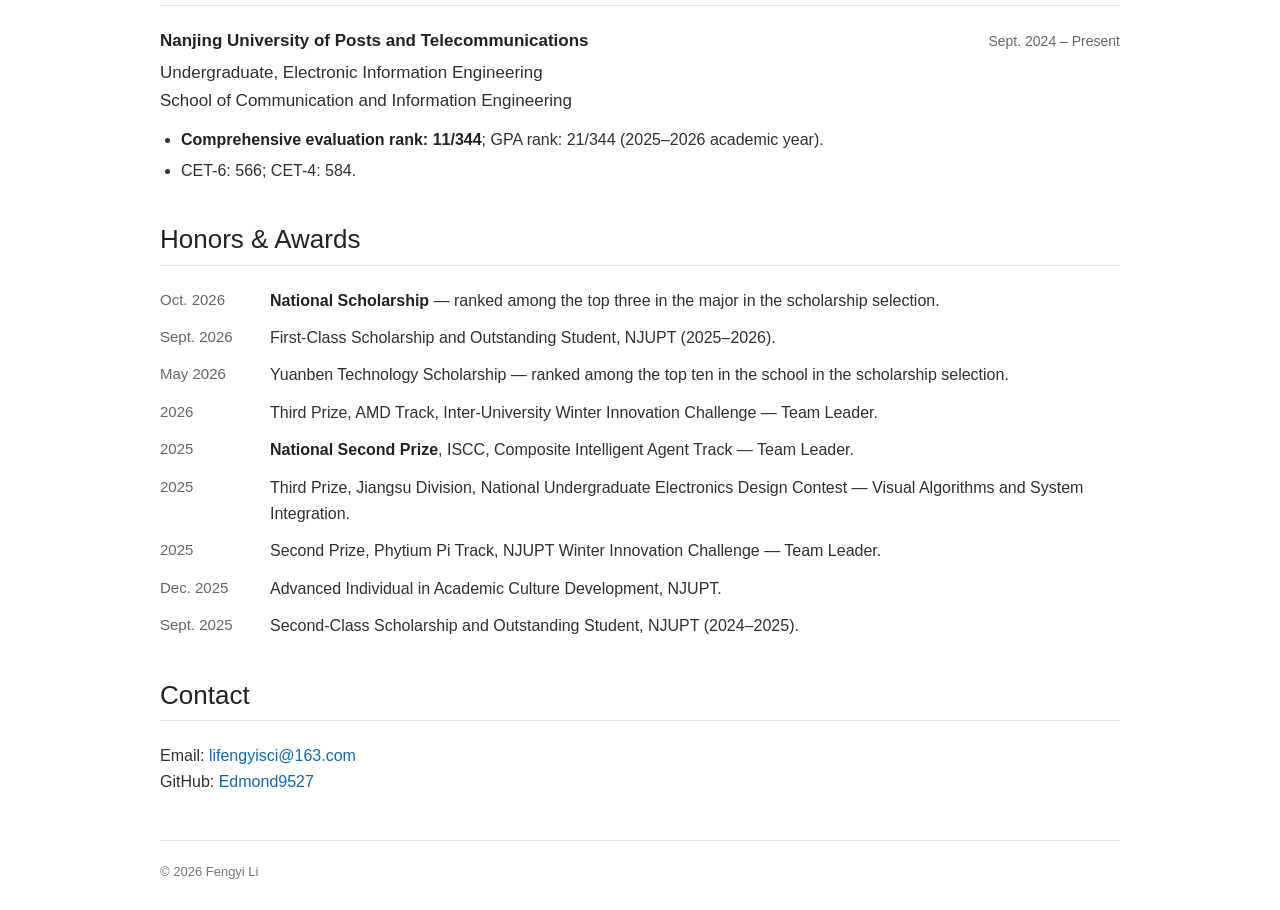
==== commit c1a736df: "Simplify academic homepage and switch to English" ====
--- a/index.html
+++ b/index.html
@@ -1,95 +1,101 @@
 <!doctype html>
-<html lang="zh-CN">
+<html lang="en">
 <head>
-  <meta charset="UTF-8">
+  <meta charset="utf-8">
   <meta name="viewport" content="width=device-width, initial-scale=1">
-  <meta name="description" content="李丰毅，南京邮电大学电子信息工程本科生。关注计算机视觉、通用模型与多模态大模型，目前开展遥感影像分割研究。">
-  <meta name="theme-color" content="#f7f8f5">
-  <meta property="og:title" content="李丰毅 Fengyi Li · 个人主页">
-  <meta property="og:description" content="计算机视觉 · 通用模型 · 多模态大模型">
+  <meta name="description" content="Fengyi Li, an undergraduate at Nanjing University of Posts and Telecommunications. Research interests: computer vision, general-purpose models, and large multimodal models.">
+  <meta name="theme-color" content="#ffffff">
+  <meta property="og:title" content="Fengyi Li">
+  <meta property="og:description" content="Computer vision, general-purpose models, and large multimodal models.">
   <meta property="og:type" content="website">
-  <title>李丰毅 Fengyi Li · 个人主页</title>
+  <link rel="canonical" href="https://edmond9527.github.io/">
+  <title>Fengyi Li</title>
   <link rel="icon" href="assets/favicon.svg" type="image/svg+xml">
   <link rel="stylesheet" href="assets/style.css">
   <script src="assets/main.js" defer></script>
 </head>
 <body>
-  <a class="skip-link" href="#main">跳转到正文</a>
+  <a class="skip-link" href="#main">Skip to content</a>
   <header class="site-header">
     <div class="container header-inner">
-      <a class="brand" href="./" aria-label="李丰毅，返回首页"><span class="brand-mark">FL<span></span></span><span>Fengyi Li<span class="brand-caption">个人主页</span></span></a>
-      <button class="menu-toggle" type="button" aria-expanded="false" aria-controls="site-nav" aria-label="展开导航"><span></span><span></span></button>
-      <nav id="site-nav" class="site-nav" aria-label="主导航">
-        <a href="#about">关于我</a><a href="#research">研究与项目</a><a href="#journey">教育经历</a><a href="#honors">荣誉</a><a href="#contact">联系</a>
-        <a class="nav-cv" href="assets/cv.pdf" target="_blank" rel="noopener">简历 <span aria-hidden="true">↗</span></a>
+      <a class="site-name" href="./">Fengyi Li</a>
+      <nav class="site-nav" aria-label="Main navigation">
+        <a href="#about">About</a><a href="#research">Publications</a><a href="#projects">Projects</a><a href="#journey">Education</a><a href="#honors">Honors</a>
       </nav>
     </div>
   </header>
-
-  <main id="main">
-    <section class="hero container" aria-labelledby="hero-title">
-      <div class="hero-copy">
-        <p class="eyebrow"><span class="status-dot"></span> NJUPT · UNDERGRADUATE RESEARCHER</p>
-        <h1 id="hero-title">你好，我是李丰毅<span class="english-name">Fengyi Li<span class="name-dot">.</span></span></h1>
-        <p class="hero-focus">探索视觉理解，<br>走向更通用的模型。</p>
-        <p class="hero-description">南京邮电大学电子信息工程本科生。关注计算机视觉、通用模型与多模态大模型，目前开展遥感影像分割研究。</p>
-        <div class="hero-actions"><a class="button button-dark" href="#research">探索我的研究 <span aria-hidden="true">↗</span></a><a class="text-link" href="assets/cv.pdf" download="李丰毅_遥感科研实习简历.pdf">下载简历 <span aria-hidden="true">↓</span></a></div>
-        <div class="hero-links"><a href="mailto:lifengyisci@163.com">Email <span aria-hidden="true">↗</span></a><a href="https://github.com/Edmond9527" target="_blank" rel="noopener noreferrer">GitHub <span aria-hidden="true">↗</span></a><span class="hero-location">南京，中国</span></div>
-      </div>
-      <div class="hero-art" aria-hidden="true">
-        <div class="art-topline"><span>FIELD NOTES / 01</span><span>COMPUTER VISION</span></div>
-        <img src="assets/vision-field.svg" alt="" width="560" height="540">
-        <div class="art-bottomline"><span class="art-cross">+</span><span>视觉表征 <i>×</i> 通用模型</span><span class="art-cross">+</span></div>
-        <div class="art-label"><span class="status-dot"></span> VISUAL UNDERSTANDING</div>
+  <main id="main" class="container">
+    <section id="about" class="profile" aria-labelledby="profile-name">
+      <h1 id="profile-name">Fengyi Li</h1>
+      <p class="position">Undergraduate Student in Electronic Information Engineering</p>
+      <p class="affiliation">School of Communication and Information Engineering<br>Nanjing University of Posts and Telecommunications</p>
+      <p class="profile-links"><a href="mailto:lifengyisci@163.com">Email</a><span aria-hidden="true">/</span><a href="https://github.com/Edmond9527" target="_blank" rel="noopener noreferrer">GitHub</a><span aria-hidden="true">/</span><a href="assets/cv.pdf" target="_blank" rel="noopener">CV (Chinese)</a></p>
+      <div class="biography">
+        <p>I am an undergraduate student at Nanjing University of Posts and Telecommunications (NJUPT), enrolled in 2024. My research interests lie in <strong>computer vision, general-purpose models, and large multimodal models</strong>. My current research focuses on remote sensing image segmentation, with an emphasis on learning boundary details and global structure.</p>
+        <p>I developed <a href="projects/wavemamba.html">WaveMamba</a> and published it in <em>IEEE Geoscience and Remote Sensing Letters</em> as a <strong>co-first author (with my advisor)</strong>, listed second. I independently carried out the method design, implementation, experiments, and manuscript writing. I also lead a university-level undergraduate innovation project on wavelet- and Mamba-based SAR image segmentation.</p>
+        <p>I received the <strong>National Scholarship in 2026</strong>. My comprehensive evaluation rank was <strong>11/344</strong> in the 2025–2026 academic year. I welcome research opportunities and discussions in computer vision and general-purpose models.</p>
       </div>
     </section>
-
-    <div class="container highlights" aria-label="个人亮点">
-      <div><span class="highlight-label">RESEARCH</span><p>IEEE GRSL <span>共同第一作者（和导师共一）</span></p></div>
-      <div><span class="highlight-label">SCHOLARSHIP</span><p>国家奖学金 <span>2026</span></p></div>
-      <div><span class="highlight-label">ACADEMICS</span><p>11<span class="rank-divider">/</span>344 <span>综合素质测评排名 · 2025–2026</span></p></div>
-    </div>
-
-    <section class="section container about-section" id="about" aria-labelledby="about-title">
-      <div class="section-heading"><p class="eyebrow">01 / ABOUT</p><h2 id="about-title">关于我<span>从问题出发，让想法落地。</span></h2></div>
-      <div class="about-grid">
-        <div class="about-copy"><p>我目前就读于<strong>南京邮电大学通信与信息工程学院</strong>，是 2024 级电子信息工程专业本科生。我的兴趣是计算机视觉，尤其关注通用模型与多模态大模型。目前的研究工作围绕遥感影像分割展开，探索模型对边界细节与全局结构的理解。</p><p>在 WaveMamba 工作中，我独立完成方法设计、程序实现、实验验证与论文撰写，作为共同第一作者（和导师共一）在 <em>IEEE Geoscience and Remote Sensing Letters</em> 发表论文。同时，我主持校级大学生创新训练项目，推进基于小波变换和 Mamba 的河流 SAR 图像分割研究。</p><p>我也关注大语言模型的实际应用，曾带队开发文本智能分析与报告助手。希望继续研究视觉表征与多模态理解，探索适用于更广泛任务的模型。</p></div>
-        <aside class="focus-note"><span class="note-number">RESEARCH INTERESTS</span><h3>我关注的方向</h3><ul class="interest-list"><li><span>01</span>计算机视觉与视觉理解</li><li><span>02</span>通用模型与视觉表征</li><li><span>03</span>多模态大模型</li></ul><p class="current-research"><span>当前研究</span>SAR 影像分割与水体结构提取</p></aside>
-      </div>
+    <section id="research" aria-labelledby="publications-title">
+      <h2 id="publications-title">Selected Publications</h2>
+      <article class="publication">
+        <a class="publication-image" href="projects/wavemamba.html" aria-label="Read about WaveMamba"><img src="assets/wavemamba-architecture.jpg" alt="WaveMamba architecture with a directional wavelet decoder and weighted Mamba blocks" width="1312" height="890"></a>
+        <div class="publication-content">
+          <h3><a href="https://doi.org/10.1109/LGRS.2026.3735322" target="_blank" rel="noopener noreferrer">WaveMamba: A Directional Wavelet Decoder for Water Body Detection in SAR Imagery</a></h3>
+          <p class="authors">Bin Han, <strong>Fengyi Li</strong>, Hongqing Du, and Weiyuan Zhan</p>
+          <p class="venue"><em>IEEE Geoscience and Remote Sensing Letters (GRSL)</em>, 23: 1505305, 2026.</p>
+          <p class="contribution"><strong>Co-first author (with my advisor); listed second.</strong> Method design, implementation, experiments, and manuscript writing.</p>
+          <p class="paper-links"><a href="https://doi.org/10.1109/LGRS.2026.3735322" target="_blank" rel="noopener noreferrer">[Paper]</a> <a href="projects/wavemamba.html">[Details]</a></p>
+        </div>
+      </article>
+      <article class="publication publication-text">
+        <div class="publication-label" aria-hidden="true">DEAFFNet</div>
+        <div class="publication-content">
+          <h3><a href="projects/deaffnet.html">Water Body Segmentation Network for SAR Images Combining Dual Encoder and Adaptive Feature Fusion</a></h3>
+          <p class="authors">Bin Han, Xin Huang, <strong>Fengyi Li</strong>, and Xiaozhen Lu</p>
+          <p class="venue"><em>Acta Geodaetica et Cartographica Sinica</em>, 55(1): 101–113, 2026.</p>
+          <p class="contribution"><strong>Third author.</strong> Responsible for experimental data measurement.</p>
+          <p class="paper-links"><a href="projects/deaffnet.html">[Details]</a></p>
+        </div>
+      </article>
     </section>
-
-    <section class="research-section section" id="research" aria-labelledby="research-title">
-      <div class="container">
-        <div class="section-heading heading-row"><div><p class="eyebrow">02 / SELECTED WORK</p><h2 id="research-title">研究与项目<span>视觉理解与模型应用的研究实践。</span></h2></div><span class="section-side-note">PUBLICATIONS & PROJECTS<br>2025 — 2026</span></div>
-        <article class="featured-work">
-          <div class="featured-image"><div class="image-topline"><span>01 / FEATURED PUBLICATION</span><span>2026</span></div><a class="paper-preview" href="projects/wavemamba.html" aria-label="查看 WaveMamba 研究详情"><img src="assets/wavemamba-results.jpg" alt="WaveMamba 论文中的 SAR 水体分割可视化对比，含输入影像、各方法预测与真实标注" width="587" height="362" loading="lazy"></a><p class="image-caption">ALOS PALSAR & Sentinel-1 · 论文可视化结果</p></div>
-          <div class="featured-copy"><div class="tags"><span class="tag tag-accent">IEEE GRSL · 2026</span><span class="tag">共同第一作者（和导师共一） · 署名第 2 位</span></div><h3><a href="projects/wavemamba.html">WaveMamba<span>方向感知小波解码器与 SAR 水体分割</span></a></h3><p>将边界细节恢复与全局结构建模分配到不同小波子带，通过方向感知解码与加权多方向 Mamba 建模，联合处理细窄河道与复杂背景。</p><div class="contribution"><span>我的贡献</span><p>独立完成方法设计、程序实现、实验验证与论文撰写。</p></div><div class="work-links"><a class="text-link" href="projects/wavemamba.html">研究详情 <span aria-hidden="true">↗</span></a><a class="subtle-link" href="https://doi.org/10.1109/LGRS.2026.3735322" target="_blank" rel="noopener noreferrer">阅读论文 ↗</a></div></div>
-        </article>
-        <div class="work-list">
-          <article class="work-row"><span class="work-index">02</span><div class="work-row-main"><div class="tags"><span class="tag">测绘学报 · 2026</span><span class="tag">第三作者</span></div><h3><a href="projects/deaffnet.html">DEAFFNet <span>双编码器自适应特征融合</span></a></h3><p>以交叉注意力与自适应权重融合局部细节和全局上下文，面向复杂背景开展 SAR 水体分割研究。</p><p class="role-line">个人贡献：实验数据测量</p></div><a class="round-link" href="projects/deaffnet.html" aria-label="查看 DEAFFNet 研究详情">↗</a></article>
-          <article class="work-row"><span class="work-index">03</span><div class="work-row-main"><div class="tags"><span class="tag">大语言模型应用</span><span class="tag">队长 · 系统总体设计</span></div><h3><a href="projects/report-assistant.html">文本智能分析与报告助手</a></h3><p>基于 qwen3-coder:30b，在 AMD GPU 远程环境中实现摘要、关键词提取与多文档对比，输出 Markdown 报告。</p><p class="role-line">2026.01 — 2026.03 · 多校联合“寒假大作战”AMD 赛道三等奖</p></div><a class="round-link" href="projects/report-assistant.html" aria-label="查看文本智能分析与报告助手项目详情">↗</a></article>
-        </div>
-      </div>
+    <section id="projects" aria-labelledby="projects-title">
+      <h2 id="projects-title">Research &amp; Projects</h2>
+      <article class="experience">
+        <div class="entry-heading"><h3>Wavelet- and Mamba-Based River Segmentation in SAR Images</h3><span class="date">Apr. 2026 – Mar. 2027</span></div>
+        <p class="entry-meta">University-Level Undergraduate Innovation Project · Project Lead · Advisor: Bin Han</p>
+        <p>I lead the project and conduct algorithm development, environment setup, model training, comparative experiments, and ablation studies. The project has resulted in WaveMamba and the GRSL publication above.</p>
+      </article>
+      <article class="experience">
+        <div class="entry-heading"><h3><a href="projects/report-assistant.html">LLM-Based Text Analysis and Reporting Assistant</a></h3><span class="date">Jan. – Mar. 2026</span></div>
+        <p class="entry-meta">Team Leader · Overall System Design</p>
+        <p>Built a text analysis system using qwen3-coder:30b in an AMD GPU JupyterHub environment. The system supports summarization, keyword extraction, and multi-document comparison, producing Markdown reports through batch parsing, model API calls, and concurrent processing.</p>
+        <p class="project-award"><strong>Third Prize, AMD Track</strong>, Inter-University Winter Innovation Challenge, 2026.</p>
+        <p class="paper-links"><a href="https://github.com/Edmond9527/03-bronze-lifengyi-Text_Analysis_and_Reporting_Assistant/tree/main/cases/2026-03-njupt-winter-camp/03-bronze-lifengyi-Text_Analysis_and_Reporting_Assistant-main" target="_blank" rel="noopener noreferrer">[Code &amp; Report]</a> <a href="projects/report-assistant.html">[Details]</a></p>
+      </article>
     </section>
-
-    <section class="section container" id="journey" aria-labelledby="journey-title">
-      <div class="section-heading"><p class="eyebrow">03 / EDUCATION & EXPERIENCE</p><h2 id="journey-title">教育与研究经历<span>把研究能力建立在具体实践中。</span></h2></div>
-      <div class="journey-grid">
-        <div class="education-block"><span class="small-label">EDUCATION</span><h3>南京邮电大学</h3><p class="education-en">Nanjing University of Posts and Telecommunications</p><p>通信与信息工程学院 · 电子信息工程</p><p class="muted">本科 · 2024.09 — 至今</p><div class="academic-stats"><div><strong>21<span>/344</span></strong><span>学分绩点排名</span></div><div><strong>11<span>/344</span></strong><span>综合素质测评排名</span></div></div><p class="stats-note">2025–2026 学年，两项排名均居专业前 10%</p><div class="language-line"><span>CET-4 <strong>584</strong></span><span>CET-6 <strong>566</strong></span></div></div>
-        <div class="experience-block"><span class="small-label">RESEARCH EXPERIENCE</span><article class="timeline-entry"><span class="timeline-dot"></span><p class="timeline-date">2026.04 — 2027.03 <span class="ongoing">进行中</span></p><h3>校级大学生创新训练项目</h3><p class="timeline-role">项目负责人 / 主持人 · 指导教师：韩斌</p><p>基于小波变换和 Mamba 的河流 SAR 图像分割。负责项目推进与算法研究改进，组织模型实现、训练测试、方法对比和消融实验，已形成 WaveMamba 及 IEEE GRSL 论文成果。</p></article><article class="timeline-entry"><span class="timeline-dot"></span><p class="timeline-date">2025.11 — 2026.01</p><h3>SAR 水体分割研究 · DEAFFNet</h3><p class="timeline-role">论文第三作者 · 实验数据测量</p><p>参与双编码器自适应特征融合网络的水体分割研究，论文发表于《测绘学报》2026 年第 1 期。</p></article></div>
-      </div>
-      <div class="skills-band"><span class="small-label">RESEARCH TOOLKIT</span><div><span>Python 模型实现与调试</span><span>Linux 实验环境</span><span>模型训练与测试</span><span>对比实验与消融分析</span><span>英文论文撰写</span><span>大语言模型应用开发</span></div></div>
+    <section id="journey" aria-labelledby="education-title">
+      <h2 id="education-title">Education</h2>
+      <div class="entry-heading"><h3>Nanjing University of Posts and Telecommunications</h3><span class="date">Sept. 2024 – Present</span></div>
+      <p>Undergraduate, Electronic Information Engineering<br>School of Communication and Information Engineering</p>
+      <ul class="education-list"><li><strong>Comprehensive evaluation rank: 11/344</strong>; GPA rank: 21/344 (2025–2026 academic year).</li><li>CET-6: 566; CET-4: 584.</li></ul>
     </section>
-
-    <section class="section honors-section" id="honors" aria-labelledby="honors-title"><div class="container">
-      <div class="section-heading"><p class="eyebrow">04 / HONORS & AWARDS</p><h2 id="honors-title">荣誉与竞赛<span>学习与实践中的阶段性成果。</span></h2></div>
-      <div class="honors-grid"><div class="scholarship-feature"><div class="scholarship-symbol" aria-hidden="true">✳</div><p class="eyebrow">NATIONAL SCHOLARSHIP</p><h3>国家奖学金</h3><p class="scholarship-date">2026.10</p><div class="scholarship-rule"></div><p>评选排名专业前三</p><span class="small-label">南京邮电大学</span></div>
-        <div class="award-list"><div class="award-item"><span class="award-year">2026</span><div><h3>国家奖学金</h3><p>2026.10 · 评选排名专业前三</p></div><span class="award-level">国家级</span></div><div class="award-item"><span class="award-year">2025</span><div><h3>ISCC “复合智能体”赛项</h3><p>第 22 届全国大学生信息安全与对抗技术竞赛 · 队长</p></div><span class="award-level">全国二等奖</span></div><div class="award-item"><span class="award-year">2025</span><div><h3>全国大学生电子设计竞赛</h3><p>组员 · 视觉算法与系统联调</p></div><span class="award-level">江苏赛区三等奖</span></div><div class="award-item"><span class="award-year">2026</span><div><h3>多校联合“寒假大作战”</h3><p>AMD 赛道 · 队长</p></div><span class="award-level">三等奖</span></div><div class="award-item"><span class="award-year">2025</span><div><h3>南京邮电大学“寒假大作战”</h3><p>飞腾派赛道 · 队长</p></div><span class="award-level">二等奖</span></div></div></div>
-      <details class="more-honors"><summary>其他奖学金与校级荣誉 <span aria-hidden="true">+</span></summary><div class="honors-extra"><p><time>2026.09</time><span>南京邮电大学一等奖学金、校级三好学生 <small>2025–2026 学年</small></span></p><p><time>2026.05</time><span>源本科技奖学金 <small>评选排名学院前十</small></span></p><p><time>2025.12</time><span>学风建设先进个人</span></p><p><time>2025.09</time><span>南京邮电大学二等奖学金、校级三好学生 <small>2024–2025 学年</small></span></p></div></details>
-    </div></section>
-
-    <section class="section container contact-section" id="contact" aria-labelledby="contact-title"><div><p class="eyebrow">05 / GET IN TOUCH</p><h2 id="contact-title">期待下一次<br>关于研究的交流<span class="name-dot">。</span></h2><p>欢迎就计算机视觉、通用模型与多模态大模型交流。</p><a class="contact-email" href="mailto:lifengyisci@163.com">lifengyisci@163.com <span aria-hidden="true">↗</span></a></div><div class="contact-links"><a href="assets/cv.pdf" target="_blank" rel="noopener">查看完整简历 <span aria-hidden="true">↗</span></a><a href="https://github.com/Edmond9527" target="_blank" rel="noopener noreferrer">GitHub / Edmond9527 <span aria-hidden="true">↗</span></a><a href="#main">返回顶部 <span aria-hidden="true">↑</span></a></div></section>
+    <section id="honors" aria-labelledby="honors-title">
+      <h2 id="honors-title">Honors &amp; Awards</h2>
+      <ul class="award-list">
+        <li><span class="award-date">Oct. 2026</span><span><strong>National Scholarship</strong> — ranked among the top three in the major in the scholarship selection.</span></li>
+        <li><span class="award-date">Sept. 2026</span><span>First-Class Scholarship and Outstanding Student, NJUPT (2025–2026).</span></li>
+        <li><span class="award-date">May 2026</span><span>Yuanben Technology Scholarship — ranked among the top ten in the school in the scholarship selection.</span></li>
+        <li><span class="award-date">2026</span><span>Third Prize, AMD Track, Inter-University Winter Innovation Challenge — Team Leader.</span></li>
+        <li><span class="award-date">2025</span><span><strong>National Second Prize</strong>, ISCC, Composite Intelligent Agent Track — Team Leader.</span></li>
+        <li><span class="award-date">2025</span><span>Third Prize, Jiangsu Division, National Undergraduate Electronics Design Contest — Visual Algorithms and System Integration.</span></li>
+        <li><span class="award-date">2025</span><span>Second Prize, Phytium Pi Track, NJUPT Winter Innovation Challenge — Team Leader.</span></li>
+        <li><span class="award-date">Dec. 2025</span><span>Advanced Individual in Academic Culture Development, NJUPT.</span></li>
+        <li><span class="award-date">Sept. 2025</span><span>Second-Class Scholarship and Outstanding Student, NJUPT (2024–2025).</span></li>
+      </ul>
+    </section>
+    <section id="contact" class="contact" aria-labelledby="contact-title"><h2 id="contact-title">Contact</h2><p>Email: <a href="mailto:lifengyisci@163.com">lifengyisci@163.com</a><br>GitHub: <a href="https://github.com/Edmond9527" target="_blank" rel="noopener noreferrer">Edmond9527</a></p></section>
   </main>
-  <footer class="site-footer container"><p>© <span data-year>2026</span> 李丰毅 · Fengyi Li</p><p>南京邮电大学 <span class="footer-dot">·</span> 南京，中国</p></footer>
+  <footer class="container site-footer">© <span data-year>2026</span> Fengyi Li</footer>
 </body>
 </html>
--- a/assets/style.css
+++ b/assets/style.css
@@ -1,19 +1,104 @@
-@charset "UTF-8";
-:root{--bg:#f7f8f5;--paper:#fff;--ink:#172d2b;--muted:#58675e;--green:#214e43;--line:#dce2d9;--soft:#eef1e9;--accent:#d3ea9b;--serif:Georgia,"Times New Roman",serif;--sans:Inter,-apple-system,BlinkMacSystemFont,"Segoe UI","PingFang SC","Microsoft YaHei",sans-serif}
-*{box-sizing:border-box}html{scroll-behavior:smooth;scroll-padding-top:100px}body{margin:0;background:var(--bg);color:var(--ink);font:18px/1.85 var(--sans);-webkit-font-smoothing:antialiased}a{color:inherit;text-decoration:none}button{font:inherit}img{max-width:100%;height:auto;display:block}h1,h2,h3,p{margin:0}::selection{background:var(--accent);color:var(--ink)}:focus-visible{outline:2px solid var(--green);outline-offset:5px}.container{width:min(1160px,calc(100% - 96px));margin-inline:auto}.muted{color:var(--muted)}.skip-link{position:fixed;z-index:100;top:8px;left:12px;padding:10px 18px;background:var(--ink);color:#fff;transform:translateY(-150%)}.skip-link:focus{transform:translateY(0)}
-.site-header{position:sticky;z-index:20;top:0;background:rgba(247,248,245,.96);border-bottom:1px solid var(--line);backdrop-filter:blur(15px)}.header-inner{height:86px;display:flex;align-items:center;justify-content:space-between;gap:24px}.brand{display:flex;align-items:center;gap:13px;font-size:17px;font-weight:650;line-height:1.3;white-space:nowrap}.brand-mark{position:relative;display:grid;place-items:center;width:42px;height:44px;border:1px solid var(--ink);font:25px var(--serif);letter-spacing:-3px;padding-right:3px}.brand-mark>span{position:absolute;right:-4px;top:-4px;width:9px;height:9px;background:var(--green);border:2px solid var(--bg)}.brand-caption{display:block;font-weight:400;color:var(--muted);font-size:13px;letter-spacing:2px;margin-top:4px}.site-nav{display:flex;align-items:center;gap:28px;font-size:16px}.site-nav>a{position:relative;color:#536359;transition:color .2s}.site-nav>a:hover,.site-nav>a[aria-current]{color:var(--ink)}.site-nav>a[aria-current]::after{content:"";position:absolute;bottom:-8px;left:50%;width:4px;height:4px;border-radius:50%;background:var(--green)}.site-nav .nav-cv{border:1px solid #bfcbbc;padding:7px 16px;color:var(--ink);display:flex;gap:18px;align-items:center}.menu-toggle{display:none}
-.hero{display:grid;grid-template-columns:1.05fr 1fr;gap:60px;align-items:center;padding-top:79px;padding-bottom:70px}.eyebrow,.small-label{font-size:13px;font-weight:600;letter-spacing:1.9px;line-height:1.5}.eyebrow{color:var(--green)}.hero .eyebrow{display:flex;align-items:center;gap:10px;font-size:13px;letter-spacing:1.55px;white-space:nowrap}.status-dot{display:inline-block;width:6px;height:6px;border-radius:50%;background:var(--green);flex:none}.hero h1{font-size:30px;font-weight:600;letter-spacing:1px;line-height:1.5;margin-top:26px}.english-name{display:block;font:86px/1.1 var(--serif);letter-spacing:-4px;margin:1px 0 25px}.name-dot{color:#70914c}.hero-focus{font-size:28px;font-weight:500;line-height:1.65;letter-spacing:1px}.hero-description{font-size:17px;line-height:2.1;color:var(--muted);max-width:480px;margin-top:19px}.hero-actions{display:flex;gap:27px;align-items:center;margin-top:28px}.button{min-height:46px;display:inline-flex;gap:28px;align-items:center;justify-content:center;padding:12px 22px;font-size:16px;line-height:1.5;transition:background .2s,transform .2s}.button:hover{transform:translateY(-2px)}.button-dark{background:var(--ink);color:var(--bg)}.button-dark:hover{background:var(--green)}.text-link{font-size:16px;font-weight:600;display:inline-flex;align-items:center;gap:18px}.text-link>span{font-size:18px;transition:transform .2s}.text-link:hover>span{transform:translate(2px,-2px)}.hero-links{display:flex;align-items:center;gap:23px;font-size:14px;margin-top:26px;color:var(--muted)}.hero-links a{color:var(--ink)}.hero-links a:hover{text-decoration:underline}.hero-location{border-left:1px solid var(--line);padding-left:22px}.hero-art{position:relative;padding:0 0 24px;align-self:center}.hero-art>img{width:100%;margin-top:11px}.art-topline,.art-bottomline{display:flex;align-items:center;justify-content:space-between;font:12px/1.7 var(--sans);letter-spacing:1.5px;color:#6a7d6c}.art-topline{border-bottom:1px solid #cdd7c8;padding-bottom:12px}.art-bottomline{border-top:1px solid #cdd7c8;padding-top:10px;font-size:14px;letter-spacing:2px}.art-bottomline i{font-style:normal;margin-inline:16px;font-size:16px;color:#9bab92}.art-cross{font-size:19px}.art-label{position:absolute;bottom:80px;left:0;background:var(--bg);padding:8px 10px 8px 0;font-size:12px;letter-spacing:1.5px;display:flex;align-items:center;gap:8px}.highlights{border-top:1px solid var(--line);border-bottom:1px solid var(--line);display:grid;grid-template-columns:1.2fr .85fr 1.15fr;padding-block:25px;gap:25px}.highlights>div+div{border-left:1px solid var(--line);padding-left:39px}.highlight-label{font-size:12px;letter-spacing:1.7px;color:var(--muted)}.highlights p{font-size:21px;font-family:var(--serif);line-height:1.7;margin-top:5px}.highlights p>span:not(.rank-divider){font:14px/1.7 var(--sans);color:var(--muted);display:block;margin:7px 0 0}.rank-divider{font-size:18px;color:#aab6a4;margin-inline:4px}
-.section{padding-block:94px}.section-heading{margin-bottom:43px}.section-heading h2{font-size:30px;line-height:1.5;letter-spacing:.7px;margin-top:13px;font-weight:600}.section-heading h2>span{display:block;font-size:16px;font-weight:400;color:var(--muted);letter-spacing:0;margin-top:9px}.heading-row{display:flex;justify-content:space-between;align-items:end;gap:24px}.section-side-note{font-size:12px;letter-spacing:1.6px;text-align:right;color:var(--muted);line-height:1.9;padding-bottom:4px}.about-grid{display:grid;grid-template-columns:1.4fr 1fr;gap:80px}.about-copy{font-size:17px;color:#58675e;line-height:2.2}.about-copy p+p{margin-top:16px}.about-copy strong{font-weight:500;color:var(--ink)}.about-copy em{font-style:normal;color:var(--ink)}.focus-note{background:var(--soft);padding:29px 32px;border-top:2px solid var(--green);align-self:start}.note-number{font-size:12px;color:var(--muted);letter-spacing:1.8px}.focus-note h3{font-size:19px;font-weight:500;margin-top:8px}.interest-list{list-style:none;padding:0;margin:19px 0 23px;font-size:16px}.interest-list li{padding:11px 0;border-bottom:1px solid #dce3d6;display:flex;align-items:center;gap:15px}.interest-list li>span{font:14px var(--serif);color:#7c907a}.note-footer{font-size:13px;color:var(--muted);display:flex;justify-content:space-between;gap:6px}.note-footer>span{color:#748e60}
-.research-section{background:#edf0e9;border-block:1px solid var(--line)}.featured-work{display:grid;grid-template-columns:1fr 1.05fr;background:var(--bg);border:1px solid #d7dfd0}.featured-image{background:#e2e8dc;padding:25px 27px 20px;display:flex;flex-direction:column;justify-content:space-between;gap:20px}.image-topline{display:flex;justify-content:space-between;font-size:12px;letter-spacing:1.3px;color:#566a56}.paper-preview{display:block;border:6px solid #fff;box-shadow:0 8px 30px #273e2710}.paper-preview img{width:100%}.image-caption{font-size:13px;color:#586a56}.featured-copy{padding:36px}.tags{display:flex;flex-wrap:wrap;gap:7px}.tag{font-size:12px;line-height:1.5;border:1px solid #cfd9c8;color:#53684c;padding:4px 8px}.tag-accent{background:var(--green);border-color:var(--green);color:#fff}.featured-copy h3{font:35px/1.25 var(--serif);letter-spacing:-.8px;margin-top:23px}.featured-copy h3 span{display:block;font:16px/1.8 var(--sans);letter-spacing:0;margin-top:8px}.featured-copy>p{color:var(--muted);font-size:17px;line-height:2;margin-top:16px}.contribution{border-top:1px solid var(--line);margin-top:22px;padding-top:17px;font-size:14px}.contribution>span{color:var(--green);font-weight:600}.contribution p{margin-top:5px;color:var(--muted);font-size:15px}.work-links{display:flex;gap:27px;align-items:center;margin-top:25px}.subtle-link{font-size:14px;color:var(--muted)}.subtle-link:hover{text-decoration:underline}.work-list{margin-top:24px}.work-row{display:grid;grid-template-columns:40px 1fr 45px;gap:24px;padding:32px 0;border-bottom:1px solid #d0dac9;align-items:start}.work-index{font:16px var(--serif);color:#7e9177;padding-top:4px}.work-row-main h3{font-size:20px;font-weight:500;margin:13px 0 9px;line-height:1.6}.work-row-main h3 span{font-size:16px;margin-left:8px;color:#52654f}.work-row-main>p{font-size:17px;color:var(--muted);line-height:1.9}.work-row-main .role-line{font-size:13px;margin-top:10px;color:#617959}.round-link{width:42px;height:42px;display:grid;place-items:center;border:1px solid #bdccb6;border-radius:50%;font-size:20px;align-self:center;transition:background .2s,transform .2s}.round-link:hover{background:var(--accent);transform:translate(2px,-2px)}
-.journey-grid{display:grid;grid-template-columns:.95fr 1.2fr;gap:100px}.small-label{display:block;color:var(--muted);font-size:12px;letter-spacing:1.6px}.education-block h3{font-size:25px;font-weight:500;margin-top:21px}.education-en{font:15px/1.7 var(--serif);color:var(--muted);max-width:290px;margin-bottom:17px;margin-top:4px}.education-block>p:not(.education-en){font-size:15px}.academic-stats{display:flex;gap:50px;margin-top:30px}.academic-stats>div{display:flex;flex-direction:column}.academic-stats strong{font:37px/1.3 var(--serif)}.academic-stats strong>span{font-size:17px;color:#85947d;margin-left:4px}.academic-stats>div>span{font-size:13px;color:var(--muted);margin-top:6px}.education-block>.stats-note{font-size:13px;color:#7a8872;margin-top:13px}.language-line{display:flex;gap:34px;margin-top:25px;padding-top:19px;border-top:1px solid var(--line);font-size:14px;color:var(--muted)}.language-line strong{font:17px var(--serif);color:var(--ink);margin-left:7px}.experience-block>.small-label{margin-bottom:24px}.timeline-entry{position:relative;padding:0 0 28px 25px;border-left:1px solid #c6d2bf}.timeline-entry:last-child{padding-bottom:0}.timeline-dot{position:absolute;left:-4px;top:8px;width:7px;height:7px;border-radius:50%;background:var(--green);box-shadow:0 0 0 5px var(--bg)}.timeline-date{color:#7c8b73;font-size:13px;display:flex;align-items:center;gap:12px}.ongoing{font-size:12px;padding:1px 7px;background:#e6eeda;color:var(--green)}.timeline-entry h3{font-size:17px;font-weight:500;margin-top:9px}.timeline-entry .timeline-role{font-size:13px;color:var(--green);margin-top:5px}.timeline-entry>p:last-child{font-size:17px;color:var(--muted);margin-top:11px;line-height:2}.skills-band{display:flex;gap:35px;border-top:1px solid var(--line);padding-top:27px;margin-top:46px;align-items:baseline}.skills-band>.small-label{white-space:nowrap}.skills-band>div{display:flex;flex-wrap:wrap;gap:9px 21px;font-size:13px;color:#61715d}.skills-band>div>span{display:inline-flex;align-items:center;gap:7px}.skills-band>div>span::before{content:"";width:3px;height:3px;background:#8fa57d}
-.honors-section{background:#edf0e9;border-block:1px solid var(--line)}.honors-grid{display:grid;grid-template-columns:.8fr 1.7fr;gap:56px}.scholarship-feature{position:relative;background:var(--ink);color:var(--bg);padding:34px;overflow:hidden;display:flex;flex-direction:column;justify-content:center;min-height:309px}.scholarship-feature .eyebrow{color:#bdd697;font-size:11px;letter-spacing:1.6px}.scholarship-feature h3{font-size:27px;letter-spacing:2px;font-weight:500;margin-top:17px}.scholarship-date{font:20px var(--serif);color:#bed0b4;margin-top:8px}.scholarship-rule{width:37px;height:1px;background:#698571;margin-block:26px 16px}.scholarship-feature>p:not(.eyebrow,.scholarship-date){font-size:15px}.scholarship-feature>.small-label{color:#91ab96;margin-top:5px;letter-spacing:1px}.scholarship-symbol{position:absolute;right:21px;top:14px;font-size:61px;color:#8cab6a;line-height:1}.award-list{display:flex;flex-direction:column;justify-content:center}.award-item{display:grid;grid-template-columns:34px 1fr auto;gap:16px;align-items:center;border-bottom:1px solid #d3ddcd;padding:22px 0}.award-item:first-child{padding-top:10px}.award-item:last-child{border-bottom:none;padding-bottom:10px}.award-year{font:15px var(--serif);color:#84917c;align-self:start;margin-top:5px}.award-item h3{font-size:17px;line-height:1.7;font-weight:500}.award-item p{font-size:13px;color:var(--muted);margin-top:4px}.award-level{font-size:13px;color:var(--green);white-space:nowrap}.more-honors{margin-top:32px;border-block:1px solid #d3ddcd}.more-honors summary{padding:17px 0;cursor:pointer;font-size:15px;display:flex;align-items:center;justify-content:space-between;list-style:none}.more-honors summary::-webkit-details-marker{display:none}.more-honors summary>span{font-size:20px;font-weight:300}.more-honors[open] summary>span{transform:rotate(45deg)}.honors-extra{padding-bottom:18px}.honors-extra p{display:flex;gap:30px;font-size:15px;padding:9px 0;color:#52634b}.honors-extra time{color:#85947c;font:15px var(--serif);padding-top:4px}.honors-extra small{font-size:13px;color:var(--muted);margin-left:10px}
-.contact-section{display:grid;grid-template-columns:1.4fr 1fr;align-items:end;gap:80px;padding-block:100px 90px}.contact-section h2{font-size:39px;line-height:1.55;font-weight:500;letter-spacing:2px;margin-top:19px}.contact-section p:not(.eyebrow){font-size:17px;color:var(--muted);margin-top:16px}.contact-email{font:27px/1.7 var(--serif);display:inline-flex;gap:35px;align-items:center;margin-top:20px}.contact-email:hover{text-decoration:underline;text-underline-offset:7px}.contact-email>span{font:23px var(--sans)}.contact-links{display:flex;flex-direction:column;padding-bottom:4px}.contact-links a{display:flex;justify-content:space-between;align-items:center;border-bottom:1px solid var(--line);padding:15px 0;font-size:15px}.contact-links a:hover{color:#668445}.contact-links a span{font-size:17px}.site-footer{border-top:1px solid var(--line);display:flex;justify-content:space-between;gap:20px;padding-block:24px 28px;font-size:13px;color:var(--muted)}.footer-dot{margin-inline:12px;color:#a7b69d}
-.detail-main{padding-block:45px 70px}.back-link{font-size:15px;color:var(--muted);display:inline-flex;gap:12px;align-items:center}.back-link:hover{color:var(--ink)}.detail-header{max-width:850px;margin-top:48px}.detail-header>.eyebrow{margin-bottom:19px}.detail-header h1{font:64px/1.15 var(--serif);letter-spacing:-1.6px}.detail-header h1.chinese-title{font:38px/1.5 var(--sans);letter-spacing:1px}.detail-subtitle{font-size:22px;margin-top:15px;line-height:1.7}.detail-lead{font-size:17px;color:var(--muted);line-height:2.1;max-width:760px;margin-top:23px}.detail-meta{display:grid;grid-template-columns:1fr 1.4fr 1fr;border-block:1px solid var(--line);padding-block:22px;gap:30px;margin-top:36px}.detail-meta dt{font-size:12px;letter-spacing:1.5px;color:var(--muted);margin-bottom:7px}.detail-meta dd{font-size:15px;margin:0}.detail-header .work-links{margin-top:23px}.detail-content{margin-top:52px;display:grid;grid-template-columns:180px 1fr;gap:65px}.detail-aside{font-size:14px;color:var(--muted);align-self:start;position:sticky;top:120px}.detail-aside a{display:block;border-left:1px solid var(--line);padding:7px 0 7px 15px}.detail-aside a:hover{color:var(--green);border-color:var(--green)}.detail-body{min-width:0}.detail-section{margin-bottom:43px;scroll-margin-top:115px}.detail-section h2{font-size:22px;font-weight:500;margin-bottom:18px}.detail-section>p,.detail-section li{font-size:17px;color:#5f6e63;line-height:2.1}.detail-section>p+p{margin-top:13px}.detail-section ul{padding-left:20px;margin:12px 0}.detail-section li+li{margin-top:10px}.detail-section strong{font-weight:550;color:var(--ink)}.detail-figure{margin:25px 0;background:#fff;border:1px solid var(--line);padding:23px}.detail-figure img{margin-inline:auto;max-height:750px;object-fit:contain}.detail-figure figcaption{font-size:13px;line-height:1.9;color:var(--muted);margin-top:18px;border-top:1px solid var(--line);padding-top:13px}.figure-hint{font-size:13px;color:var(--muted);margin-top:8px;text-align:right}.citation{background:var(--soft);border-left:2px solid #a2b787;padding:22px 25px;font:16px/1.9 var(--serif);overflow-wrap:anywhere;color:#52624e}.detail-footer{border-top:1px solid var(--line);margin-top:65px;padding-top:26px;display:flex;justify-content:space-between;gap:20px;font-size:15px}.process-grid{display:grid;grid-template-columns:repeat(3,1fr);gap:12px;margin:24px 0}.process-step{background:var(--soft);border-top:2px solid #c0d0b5;padding:20px}.process-step>span{font:20px var(--serif);color:#859f71}.process-step h3{font-size:17px;font-weight:500;margin-top:12px}.process-step p{font-size:17px;line-height:1.9;color:var(--muted);margin-top:8px}.project-note{padding:22px 26px;background:#e9efdf;font-size:15px;color:var(--green);margin-top:23px}
-@media(min-width:1500px){.hero{padding-top:90px;padding-bottom:90px;gap:85px}.hero-art{max-width:510px;justify-self:end}.hero h1{font-size:34px}.english-name{font-size:96px}}
-@media(max-width:1100px){.container{width:calc(100% - 64px)}.site-nav{gap:19px}.hero{gap:28px;padding-top:64px;padding-bottom:55px}.english-name{font-size:73px}.hero-focus{font-size:24px}.hero-description{font-size:17px}.hero-art{margin-top:15px}.hero .eyebrow{font-size:11px}.highlights>div+div{padding-left:23px}.highlights p{font-size:19px}.highlights p>span:not(.rank-divider){font-size:12px;display:block;margin:3px 0 0}.about-grid{gap:45px}.journey-grid{gap:58px}.featured-copy{padding:27px}.featured-copy h3{font-size:31px}.featured-copy h3 span{font-size:18px}.featured-image{padding:22px}.honors-grid{gap:35px}.scholarship-feature{padding:27px}.award-item{gap:12px}.contact-email{font-size:25px;gap:18px}.detail-content{grid-template-columns:140px 1fr;gap:40px}}
-@media(max-width:800px){.header-inner{height:74px}.brand{font-size:18px}.brand-mark{width:35px;height:37px;font-size:22px}.brand-caption{font-size:11px}.site-nav{gap:14px;font-size:14px}.site-nav .nav-cv{padding:5px 10px;gap:10px}.hero{gap:22px}.hero h1{font-size:24px}.english-name{font-size:62px;margin-bottom:23px}.hero-focus{font-size:22px}.hero-actions{gap:18px}.button{padding:12px 15px;gap:15px;font-size:15px}.hero-actions>.text-link{font-size:14px;gap:10px}.hero-links{font-size:13px;gap:17px}.hero-location{padding-left:15px}.art-topline{font-size:10px;letter-spacing:1px}.art-label{font-size:10px;bottom:61px}.art-bottomline{font-size:12px}.section{padding-block:70px}.section-heading{margin-bottom:32px}.section-heading h2{font-size:27px}.about-grid{gap:30px;grid-template-columns:1.2fr 1fr}.about-copy{font-size:17px}.focus-note{padding:22px}.interest-list{font-size:14px}.note-footer{font-size:11px;gap:3px}.featured-work{grid-template-columns:1fr}.featured-image{display:grid;grid-template-columns:1fr 1.4fr;gap:18px 25px;align-items:center;padding:27px}.paper-preview{grid-row:1/3;grid-column:2}.image-topline{flex-direction:column;align-self:end;gap:10px}.image-caption{align-self:start;font-size:12px}.featured-copy{padding:29px}.featured-copy h3{margin-top:18px}.journey-grid{gap:38px}.education-block h3{font-size:22px}.academic-stats{gap:30px}.academic-stats strong{font-size:31px}.skills-band{gap:25px}.honors-grid{grid-template-columns:.8fr 1.2fr;gap:30px}.award-item{grid-template-columns:1fr auto;gap:5px 10px;padding-block:17px}.award-year{display:none}.award-item h3{font-size:15px}.award-item p{font-size:12px}.award-level{font-size:12px}.scholarship-feature{min-height:300px;padding:24px}.scholarship-feature h3{font-size:24px;letter-spacing:1px}.scholarship-feature .eyebrow{font-size:10px;letter-spacing:1px}.scholarship-symbol{font-size:49px;right:16px;top:16px}.contact-section{gap:40px;grid-template-columns:1.2fr 1fr}.contact-section h2{font-size:32px}.contact-email{font-size:22px;gap:10px}.contact-links a{font-size:14px}.contact-section p:not(.eyebrow){font-size:17px}.detail-header h1{font-size:52px}.detail-subtitle{font-size:19px}.detail-content{grid-template-columns:1fr;gap:25px}.detail-aside{position:static;display:flex;gap:20px;flex-wrap:wrap;border-bottom:1px solid var(--line);padding-bottom:18px}.detail-aside a{border-left:none;padding:0}.detail-meta{gap:20px}.detail-meta dd{font-size:14px}}
-@media(max-width:620px){html{scroll-padding-top:90px}.container{width:calc(100% - 40px)}.header-inner{height:70px}.menu-toggle{display:flex;flex-direction:column;gap:6px;width:40px;height:38px;justify-content:center;align-items:center;border:1px solid var(--line);background:transparent;cursor:pointer}.menu-toggle>span{width:17px;height:1px;background:var(--ink);transition:transform .2s}.menu-toggle[aria-expanded=true]>span:first-child{transform:translateY(3.5px) rotate(45deg)}.menu-toggle[aria-expanded=true]>span:last-child{transform:translateY(-3.5px) rotate(-45deg)}.site-nav{display:none;position:absolute;top:69px;left:0;right:0;background:var(--bg);border-bottom:1px solid var(--line);padding:16px 20px 22px;box-shadow:0 10px 15px #172d2b08}.site-nav.is-open{display:flex;flex-direction:column;align-items:stretch;gap:0}.site-nav a{padding:10px 0;font-size:16px}.site-nav>a[aria-current]::after{display:none}.site-nav .nav-cv{margin-top:10px;justify-content:space-between;padding:10px 14px}.hero{grid-template-columns:1fr;padding-top:41px;padding-bottom:30px;gap:32px}.hero .eyebrow{font-size:11px;letter-spacing:1.2px}.hero h1{font-size:26px;margin-top:23px}.english-name{font-size:76px;letter-spacing:-4px;margin:4px 0 24px}.hero-focus{font-size:24px;line-height:1.7}.hero-description{font-size:17px;margin-top:17px;max-width:100%}.hero-actions{margin-top:24px;gap:26px}.hero-actions>.text-link{font-size:15px}.hero .button{padding:13px 18px;gap:22px}.hero-links{font-size:13px;margin-top:24px;gap:22px}.hero-art{margin-top:0;width:min(100%,400px);justify-self:center;padding-bottom:0}.art-topline{font-size:11px;padding-bottom:10px}.hero-art>img{margin-top:6px}.art-bottomline{padding-top:5px}.art-label{font-size:10px;bottom:40px;left:0}.highlights{grid-template-columns:1fr 1fr;gap:20px;padding-block:22px}.highlights>div+div{padding-left:20px}.highlights>div:last-child{grid-column:1/-1;border-top:1px solid var(--line);border-left:none;padding:17px 0 0}.highlights p{font-size:20px;line-height:1.5}.highlights p>span:not(.rank-divider){font-size:13px;margin-top:7px}.highlights>div:last-child p>span:not(.rank-divider){display:inline;margin-left:10px}.highlight-label{font-size:11px;letter-spacing:1.3px}.section{padding-block:57px}.section-heading{margin-bottom:27px}.section-heading h2{font-size:26px;margin-top:10px}.section-heading h2>span{font-size:15px;margin-top:7px}.eyebrow{font-size:12px;letter-spacing:1.6px}.about-grid{grid-template-columns:1fr;gap:25px}.about-copy{font-size:17px;line-height:2.2}.focus-note{padding:24px}.interest-list{font-size:15px;margin-bottom:18px}.note-footer{font-size:13px}.heading-row{align-items:start}.section-side-note{display:none}.featured-image{display:flex;padding:20px;gap:17px}.image-topline{flex-direction:row;align-self:stretch;font-size:11px}.paper-preview{width:100%}.image-caption{font-size:12px}.featured-copy{padding:25px 21px}.featured-copy h3{font-size:34px}.featured-copy h3 span{font-size:17px}.featured-copy>p{font-size:17px}.tag{font-size:11px;padding:4px 7px}.work-row{grid-template-columns:25px 1fr 33px;gap:10px;padding-block:25px}.work-index{font-size:17px}.work-row-main h3{font-size:18px;margin-top:11px}.work-row-main h3 span{display:block;margin-left:0;font-size:16px;margin-top:4px}.work-row-main>p{font-size:17px}.work-row-main .role-line{font-size:12px}.round-link{width:32px;height:32px;font-size:16px}.journey-grid{grid-template-columns:1fr;gap:36px}.education-block{border-bottom:1px solid var(--line);padding-bottom:28px}.education-en{max-width:none}.academic-stats{gap:60px}.academic-stats strong{font-size:35px}.education-block h3{font-size:24px;margin-top:15px}.skills-band{display:block;margin-top:31px;padding-top:23px}.skills-band>div{margin-top:15px;gap:10px 15px;font-size:13px}.honors-grid{grid-template-columns:1fr;gap:20px}.scholarship-feature{min-height:245px;padding:28px}.scholarship-feature h3{font-size:28px}.scholarship-feature .eyebrow{font-size:11px}.scholarship-symbol{font-size:70px;right:25px;top:29px}.scholarship-rule{margin-block:18px 13px}.award-item{padding-block:20px;gap:8px}.award-item:first-child{padding-top:10px}.award-item h3{font-size:16px}.award-item p{font-size:12px}.award-level{font-size:12px}.more-honors{margin-top:25px}.honors-extra p{gap:17px;font-size:14px}.honors-extra time{font-size:14px;white-space:nowrap}.honors-extra small{display:block;margin-left:0;margin-top:3px}.contact-section{grid-template-columns:1fr;gap:28px}.contact-section h2{font-size:32px;margin-top:17px}.contact-section p:not(.eyebrow){font-size:17px}.contact-email{font-size:24px;margin-top:16px;gap:20px}.contact-links a{font-size:15px}.site-footer{font-size:12px;flex-direction:column;gap:3px;padding-block:21px}.detail-main{padding-block:26px 45px}.detail-header{margin-top:32px}.detail-header h1{font-size:44px;letter-spacing:-1px}.detail-header h1.chinese-title{font-size:29px}.detail-subtitle{font-size:17px;margin-top:12px}.detail-lead{font-size:17px;margin-top:19px}.detail-meta{grid-template-columns:1fr;gap:15px;padding-block:20px;margin-top:25px}.detail-meta>div{display:grid;grid-template-columns:80px 1fr;gap:10px;align-items:baseline}.detail-meta dt{margin-bottom:0;font-size:11px}.detail-meta dd{font-size:14px}.detail-header .work-links{gap:22px}.detail-content{margin-top:32px}.detail-aside{gap:14px;font-size:13px;padding-bottom:15px}.detail-section{margin-bottom:32px}.detail-section h2{font-size:20px;margin-bottom:13px}.detail-section>p,.detail-section li{font-size:17px}.detail-figure{padding:12px;margin-block:19px}.detail-figure figcaption{font-size:12px;margin-top:13px;padding-top:10px}.citation{padding:18px;font-size:15px}.process-grid{grid-template-columns:1fr;gap:10px}.process-step{display:grid;grid-template-columns:25px 1fr;gap:0 15px;padding:18px}.process-step>span{grid-row:1/3}.process-step h3{margin-top:0;font-size:16px}.process-step p{font-size:17px;margin-top:5px}.detail-footer{font-size:14px;margin-top:38px;flex-wrap:wrap}}
-@media(prefers-reduced-motion:reduce){html{scroll-behavior:auto}*,*::before,*::after{transition:none!important;animation:none!important}}
-
-.current-research{border-top:1px solid #dce3d6;padding-top:15px;color:var(--green);font-size:15px;line-height:1.9}.current-research>span{display:block;color:var(--muted);font-size:13px;margin-bottom:4px}
-@media(max-width:620px){.hero-description,.about-copy,.featured-copy>p,.work-row-main>p,.timeline-entry>p:last-child,.detail-lead,.detail-section>p,.detail-section li,.process-step p,.contact-section p:not(.eyebrow){font-size:16px}.highlights p>span:not(.rank-divider){font-size:13px}.award-item{grid-template-columns:minmax(0,1fr) auto}.award-item p{font-size:13px}.award-item h3{font-size:16px}.award-level{font-size:13px}.current-research{font-size:15px}}
+:root {
+  color-scheme: light;
+  --text: #303030;
+  --muted: #666;
+  --link: #1767a6;
+  --line: #e4e4e4;
+}
+* { box-sizing: border-box; }
+html { scroll-padding-top: 30px; }
+body { margin: 0; background: #fff; color: var(--text); font: 17px/1.65 Arial, Helvetica, sans-serif; -webkit-font-smoothing: antialiased; }
+a { color: var(--link); text-decoration: none; }
+a:hover { text-decoration: underline; }
+a:focus-visible { outline: 2px solid var(--link); outline-offset: 4px; }
+h1, h2, h3, p { margin: 0; }
+strong { font-weight: 600; color: #222; }
+img { display: block; max-width: 100%; height: auto; }
+.container { width: min(960px, calc(100% - 64px)); margin-inline: auto; }
+.skip-link { position: absolute; top: 0; left: 15px; padding: 8px 14px; background: #fff; z-index: 10; transform: translateY(-150%); }
+.skip-link:focus { transform: translateY(0); }
+.site-header { border-bottom: 1px solid var(--line); }
+.header-inner { min-height: 62px; display: flex; justify-content: space-between; align-items: center; gap: 28px; padding-block: 13px; }
+.site-name { color: #222; font-size: 20px; font-weight: 600; white-space: nowrap; }
+.site-nav { display: flex; flex-wrap: wrap; align-items: center; gap: 9px 24px; font-size: 15px; }
+.site-nav a { color: #555; }
+.profile { padding-top: 43px; }
+h1 { color: #1c1c1c; font-size: 38px; line-height: 1.25; font-weight: 500; margin-bottom: 12px; }
+.position { font-size: 18px; margin-bottom: 12px; }
+.affiliation { line-height: 1.6; }
+.profile-links { display: flex; flex-wrap: wrap; gap: 9px 14px; margin-top: 16px; }
+.profile-links > span { color: #999; }
+.biography { margin-top: 27px; }
+.biography p + p { margin-top: 15px; }
+main > section + section { margin-top: 37px; }
+h2 { color: #222; font-size: 26px; font-weight: 500; line-height: 1.4; border-bottom: 1px solid var(--line); padding-bottom: 7px; margin-bottom: 22px; }
+h3 { font-size: 17px; line-height: 1.55; font-weight: 600; color: #222; }
+.publication { display: grid; grid-template-columns: 165px minmax(0, 1fr); gap: 27px; margin-bottom: 29px; align-items: start; }
+.publication-image { display: block; margin-top: 5px; }
+.publication-image img { width: 165px; max-height: 135px; object-fit: contain; }
+.publication h3 a { color: var(--link); }
+.publication p { font-size: 16px; line-height: 1.6; margin-top: 4px; }
+.publication .authors { margin-top: 7px; }
+.publication .contribution { margin-top: 8px; color: #555; font-size: 15px; }
+.publication-label { margin-top: 8px; color: #666; font-size: 18px; text-align: center; font-weight: 500; }
+.paper-links { display: flex; flex-wrap: wrap; gap: 5px 13px; font-size: 15px; margin-top: 7px; }
+.experience + .experience { margin-top: 25px; }
+.entry-heading { display: flex; justify-content: space-between; align-items: baseline; gap: 9px 24px; margin-bottom: 5px; }
+.entry-heading h3 { flex: 1; }
+.date { color: var(--muted); font-size: 14px; white-space: nowrap; }
+.entry-meta { color: var(--muted); font-size: 15px; margin-bottom: 8px; }
+.experience > p:not(.entry-meta, .paper-links) { font-size: 16px; }
+.project-award { margin-top: 8px; }
+.education-list { margin: 12px 0 0; padding-left: 21px; font-size: 16px; }
+.education-list li + li { margin-top: 4px; }
+.award-list { list-style: none; padding: 0; margin: 0; font-size: 16px; }
+.award-list li { display: grid; grid-template-columns: 96px minmax(0, 1fr); gap: 14px; margin-bottom: 11px; }
+.award-date { color: var(--muted); font-size: 15px; }
+.contact p { font-size: 16px; }
+.site-footer { padding-block: 20px 28px; margin-top: 44px; border-top: 1px solid var(--line); color: #777; font-size: 13px; }
+.project-main { max-width: 860px; padding-top: 29px; }
+.back-link { font-size: 15px; }
+.project-header { margin-top: 24px; }
+.project-header h1 { font-size: 32px; line-height: 1.4; margin-bottom: 13px; }
+.project-subtitle { color: var(--muted); font-size: 18px; margin-bottom: 15px; }
+.project-meta { font-size: 16px; line-height: 1.7; }
+.project-meta p + p { margin-top: 4px; }
+.project-main section { margin-top: 30px; }
+.project-main section h2 { font-size: 23px; margin-bottom: 13px; }
+.project-main section p + p { margin-top: 12px; }
+.project-main ul { padding-left: 22px; }
+.project-main li + li { margin-top: 8px; }
+.paper-figure { margin: 22px 0; }
+.paper-figure img { max-height: 650px; object-fit: contain; margin-inline: auto; }
+figcaption { font-size: 14px; color: var(--muted); line-height: 1.65; margin-top: 12px; }
+.citation { font-size: 16px; overflow-wrap: anywhere; }
+.project-navigation { display: flex; flex-wrap: wrap; justify-content: space-between; gap: 16px; margin-top: 36px; padding-top: 18px; border-top: 1px solid var(--line); font-size: 15px; }
+@media (max-width: 760px) {
+  .container { width: calc(100% - 40px); }
+  .header-inner { gap: 12px; align-items: flex-start; }
+  .site-nav { gap: 7px 16px; justify-content: flex-end; font-size: 14px; }
+  .publication { grid-template-columns: 135px minmax(0, 1fr); gap: 20px; }
+  .publication-image img { width: 135px; }
+  .entry-heading { flex-direction: column; gap: 2px; }
+}
+@media (max-width: 520px) {
+  body { font-size: 16px; line-height: 1.7; }
+  .container { width: calc(100% - 36px); }
+  .header-inner { display: block; padding-block: 13px; }
+  .site-name { font-size: 19px; }
+  .site-nav { justify-content: flex-start; margin-top: 9px; gap: 6px 17px; font-size: 14px; }
+  .profile { padding-top: 30px; }
+  h1 { font-size: 33px; }
+  .position { font-size: 17px; }
+  .affiliation { font-size: 16px; }
+  h2 { font-size: 24px; }
+  .publication { grid-template-columns: 1fr; gap: 12px; margin-bottom: 27px; }
+  .publication-image img { width: 180px; max-height: 125px; }
+  .publication-label { display: none; }
+  .publication p, .experience > p:not(.entry-meta, .paper-links), .award-list { font-size: 16px; }
+  .publication .contribution { font-size: 15px; }
+  .award-list li { grid-template-columns: 77px minmax(0, 1fr); gap: 10px; }
+  .award-date { font-size: 14px; }
+  .project-header h1 { font-size: 28px; }
+  .project-subtitle { font-size: 17px; }
+}
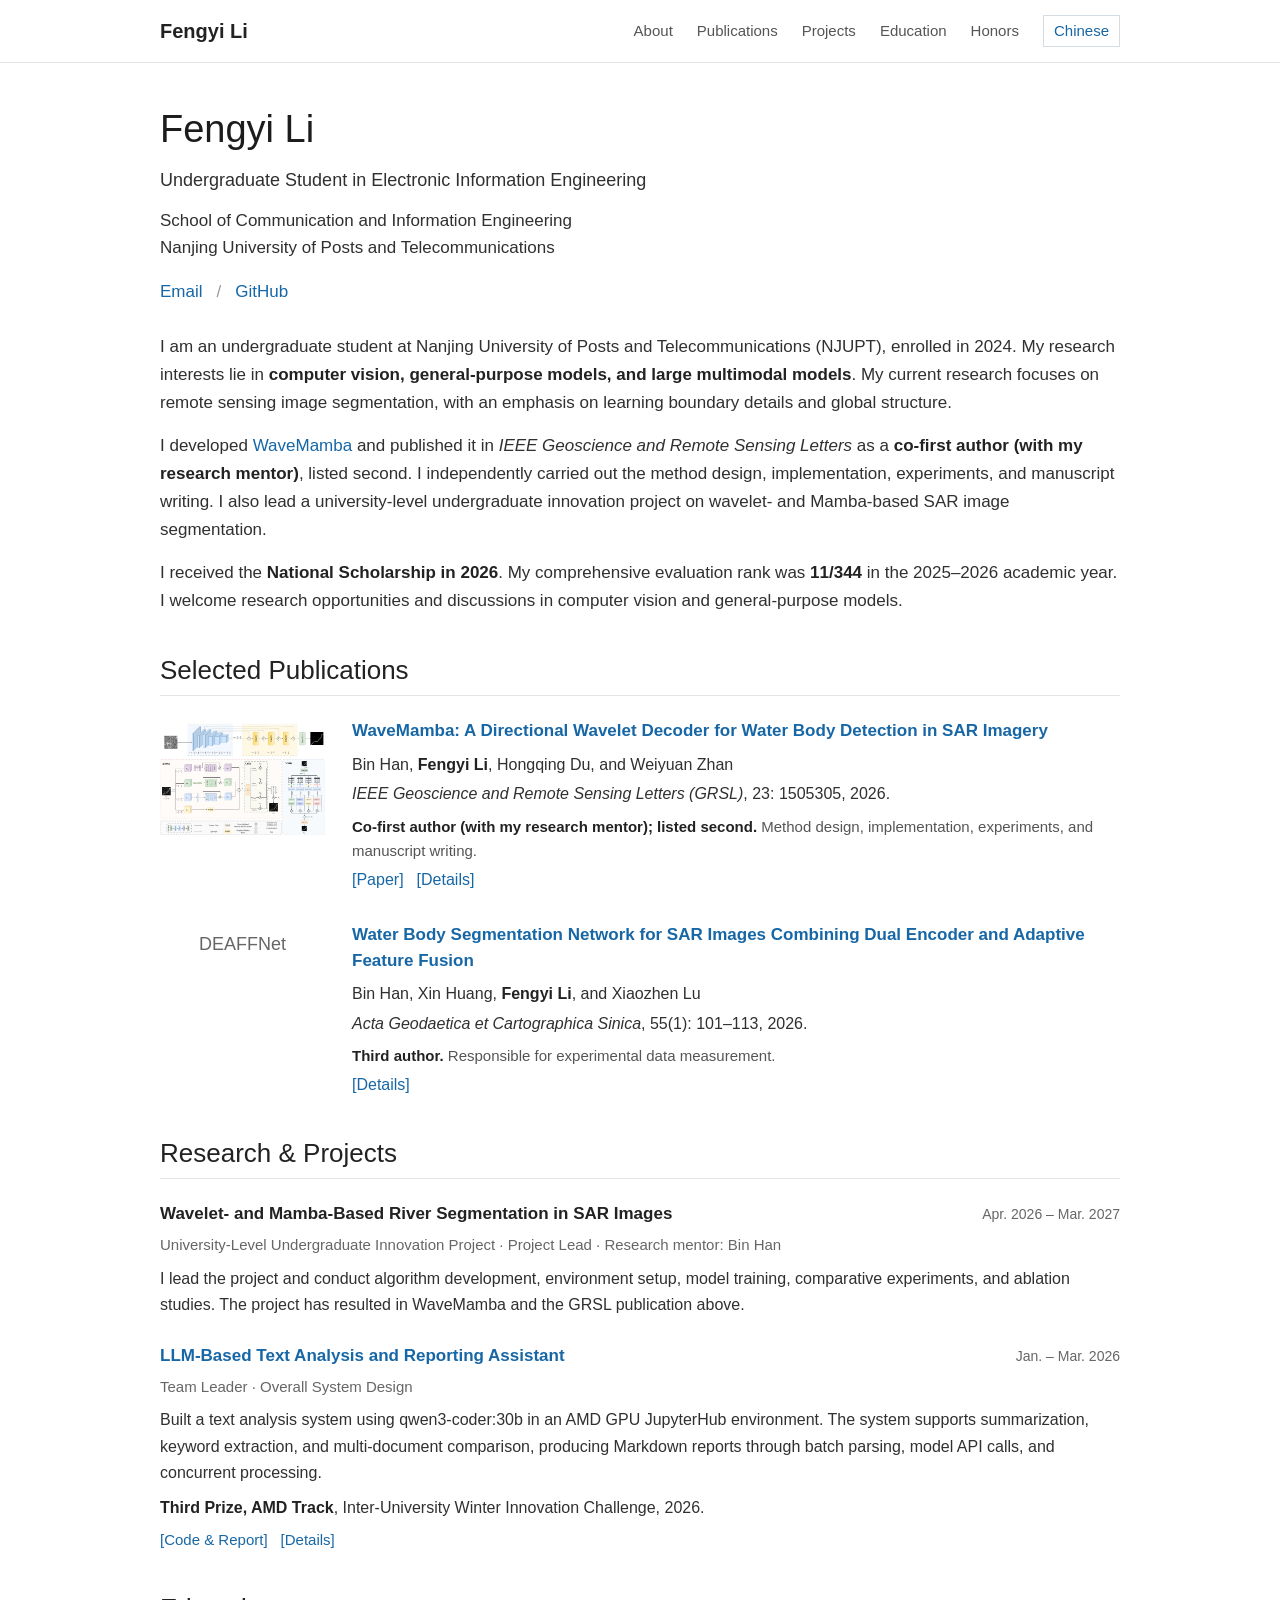
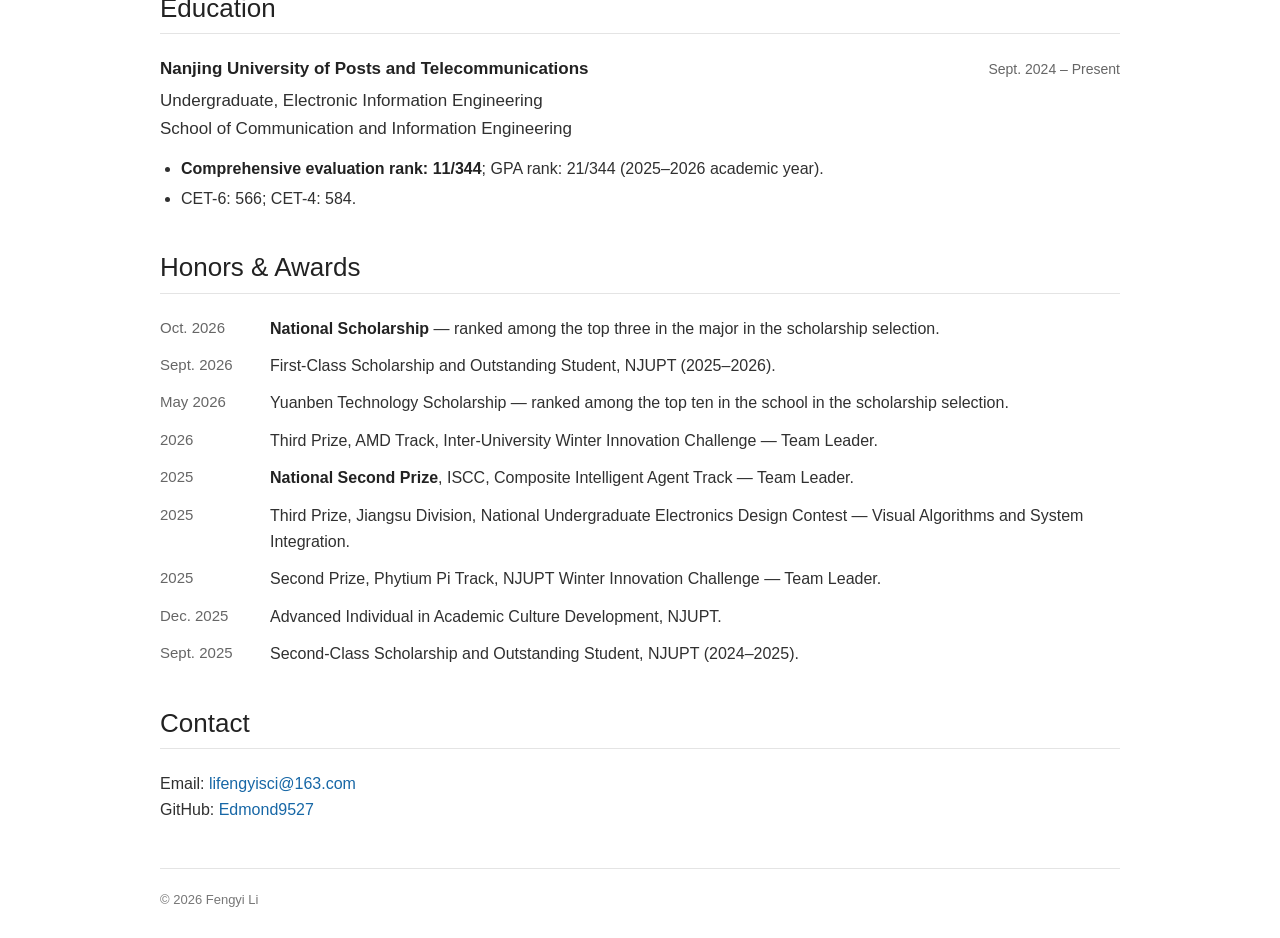
==== commit b7a580c8: "Add Chinese pages and clarify research mentor wording" ====
--- a/index.html
+++ b/index.html
@@ -21,7 +21,7 @@
       <a class="site-name" href="./">Fengyi Li</a>
       <nav class="site-nav" aria-label="Main navigation">
         <a href="#about">About</a><a href="#research">Publications</a><a href="#projects">Projects</a><a href="#journey">Education</a><a href="#honors">Honors</a>
-      </nav>
+      <a class="language-switch" href="index.zh.html" lang="en" aria-label="Switch to Chinese">Chinese</a></nav>
     </div>
   </header>
   <main id="main" class="container">
@@ -29,10 +29,10 @@
       <h1 id="profile-name">Fengyi Li</h1>
       <p class="position">Undergraduate Student in Electronic Information Engineering</p>
       <p class="affiliation">School of Communication and Information Engineering<br>Nanjing University of Posts and Telecommunications</p>
-      <p class="profile-links"><a href="mailto:lifengyisci@163.com">Email</a><span aria-hidden="true">/</span><a href="https://github.com/Edmond9527" target="_blank" rel="noopener noreferrer">GitHub</a><span aria-hidden="true">/</span><a href="assets/cv.pdf" target="_blank" rel="noopener">CV (Chinese)</a></p>
+      <p class="profile-links"><a href="mailto:lifengyisci@163.com">Email</a><span aria-hidden="true">/</span><a href="https://github.com/Edmond9527" target="_blank" rel="noopener noreferrer">GitHub</a></p>
       <div class="biography">
         <p>I am an undergraduate student at Nanjing University of Posts and Telecommunications (NJUPT), enrolled in 2024. My research interests lie in <strong>computer vision, general-purpose models, and large multimodal models</strong>. My current research focuses on remote sensing image segmentation, with an emphasis on learning boundary details and global structure.</p>
-        <p>I developed <a href="projects/wavemamba.html">WaveMamba</a> and published it in <em>IEEE Geoscience and Remote Sensing Letters</em> as a <strong>co-first author (with my advisor)</strong>, listed second. I independently carried out the method design, implementation, experiments, and manuscript writing. I also lead a university-level undergraduate innovation project on wavelet- and Mamba-based SAR image segmentation.</p>
+        <p>I developed <a href="projects/wavemamba.html">WaveMamba</a> and published it in <em>IEEE Geoscience and Remote Sensing Letters</em> as a <strong>co-first author (with my research mentor)</strong>, listed second. I independently carried out the method design, implementation, experiments, and manuscript writing. I also lead a university-level undergraduate innovation project on wavelet- and Mamba-based SAR image segmentation.</p>
         <p>I received the <strong>National Scholarship in 2026</strong>. My comprehensive evaluation rank was <strong>11/344</strong> in the 2025–2026 academic year. I welcome research opportunities and discussions in computer vision and general-purpose models.</p>
       </div>
     </section>
@@ -44,7 +44,7 @@
           <h3><a href="https://doi.org/10.1109/LGRS.2026.3735322" target="_blank" rel="noopener noreferrer">WaveMamba: A Directional Wavelet Decoder for Water Body Detection in SAR Imagery</a></h3>
           <p class="authors">Bin Han, <strong>Fengyi Li</strong>, Hongqing Du, and Weiyuan Zhan</p>
           <p class="venue"><em>IEEE Geoscience and Remote Sensing Letters (GRSL)</em>, 23: 1505305, 2026.</p>
-          <p class="contribution"><strong>Co-first author (with my advisor); listed second.</strong> Method design, implementation, experiments, and manuscript writing.</p>
+          <p class="contribution"><strong>Co-first author (with my research mentor); listed second.</strong> Method design, implementation, experiments, and manuscript writing.</p>
           <p class="paper-links"><a href="https://doi.org/10.1109/LGRS.2026.3735322" target="_blank" rel="noopener noreferrer">[Paper]</a> <a href="projects/wavemamba.html">[Details]</a></p>
         </div>
       </article>
@@ -63,7 +63,7 @@
       <h2 id="projects-title">Research &amp; Projects</h2>
       <article class="experience">
         <div class="entry-heading"><h3>Wavelet- and Mamba-Based River Segmentation in SAR Images</h3><span class="date">Apr. 2026 – Mar. 2027</span></div>
-        <p class="entry-meta">University-Level Undergraduate Innovation Project · Project Lead · Advisor: Bin Han</p>
+        <p class="entry-meta">University-Level Undergraduate Innovation Project · Project Lead · Research mentor: Bin Han</p>
         <p>I lead the project and conduct algorithm development, environment setup, model training, comparative experiments, and ablation studies. The project has resulted in WaveMamba and the GRSL publication above.</p>
       </article>
       <article class="experience">
--- a/assets/style.css
+++ b/assets/style.css
@@ -102,3 +102,6 @@
   .project-header h1 { font-size: 28px; }
   .project-subtitle { font-size: 17px; }
 }
+
+.site-nav .language-switch { color: var(--link); border: 1px solid #d5dce2; padding: 2px 10px; line-height: 1.7; }
+html[lang="zh-CN"] body { font-family: Arial, "PingFang SC", "Microsoft YaHei", sans-serif; }
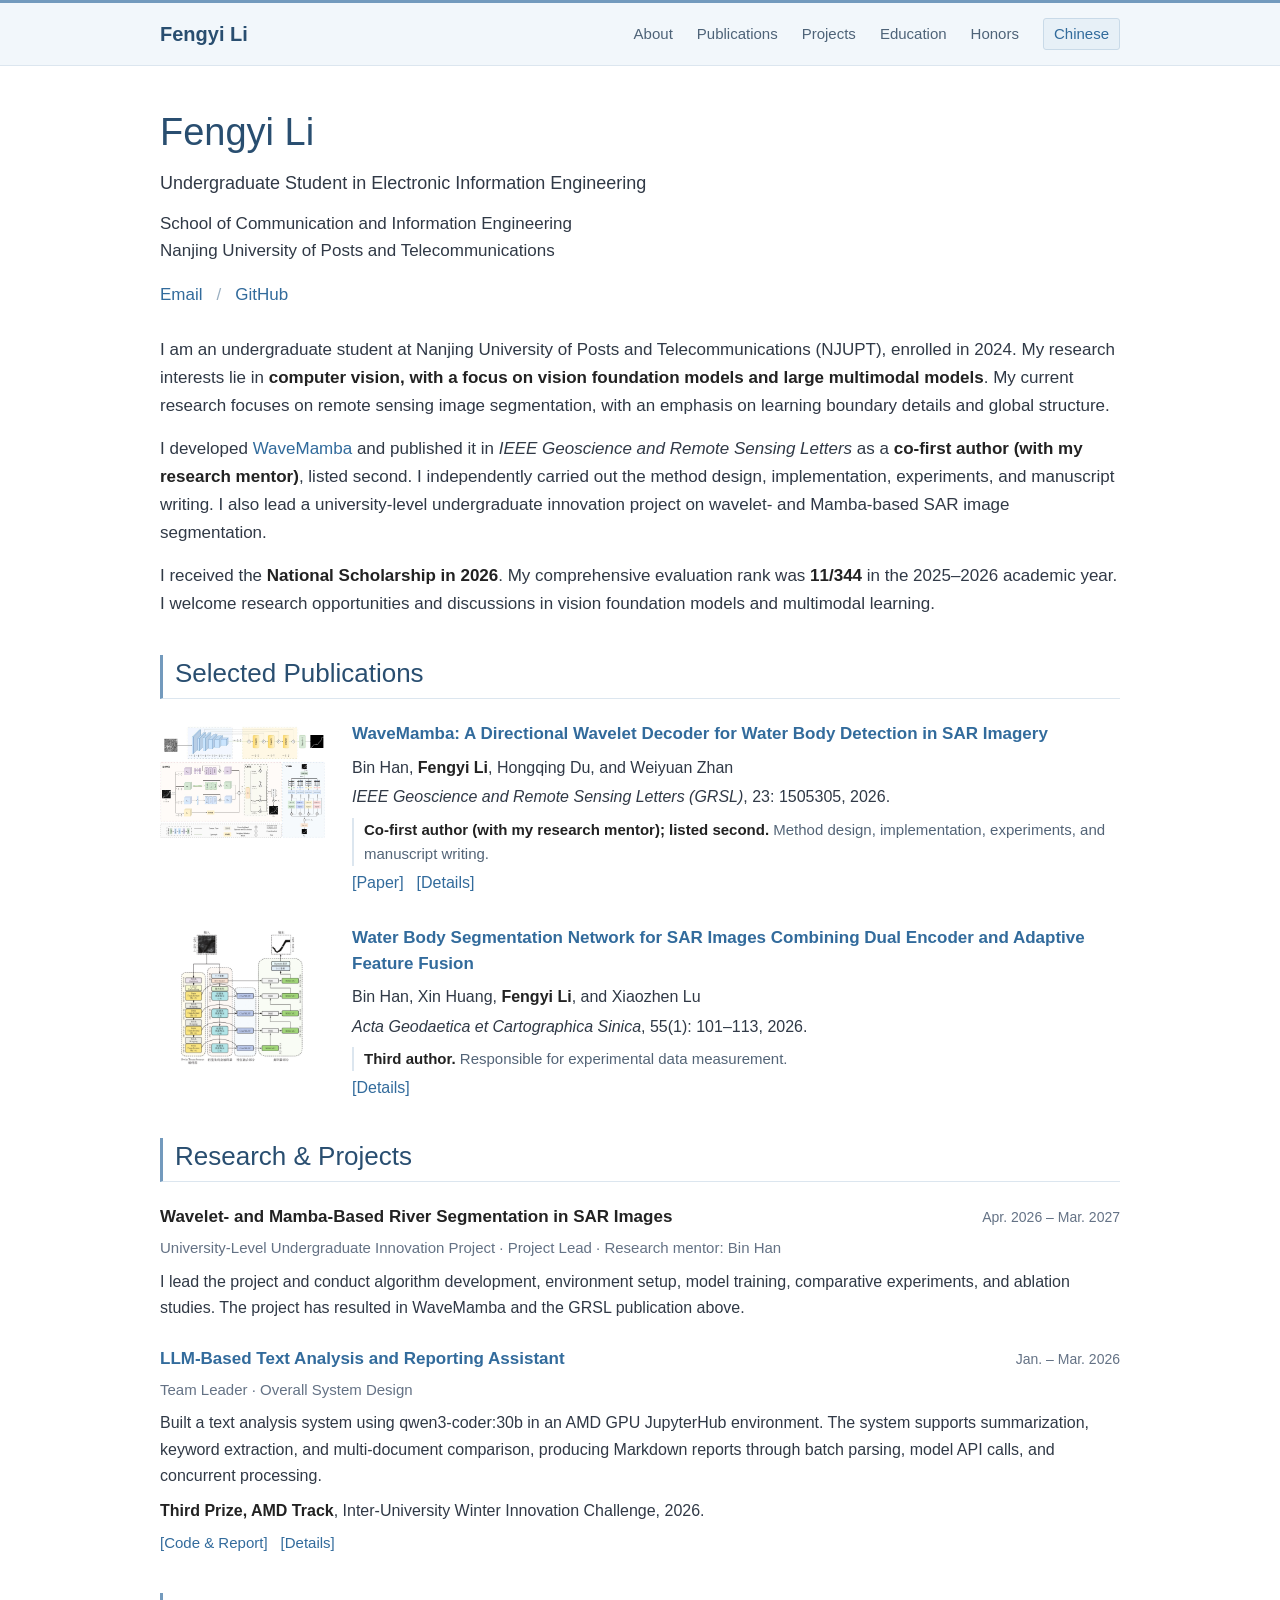
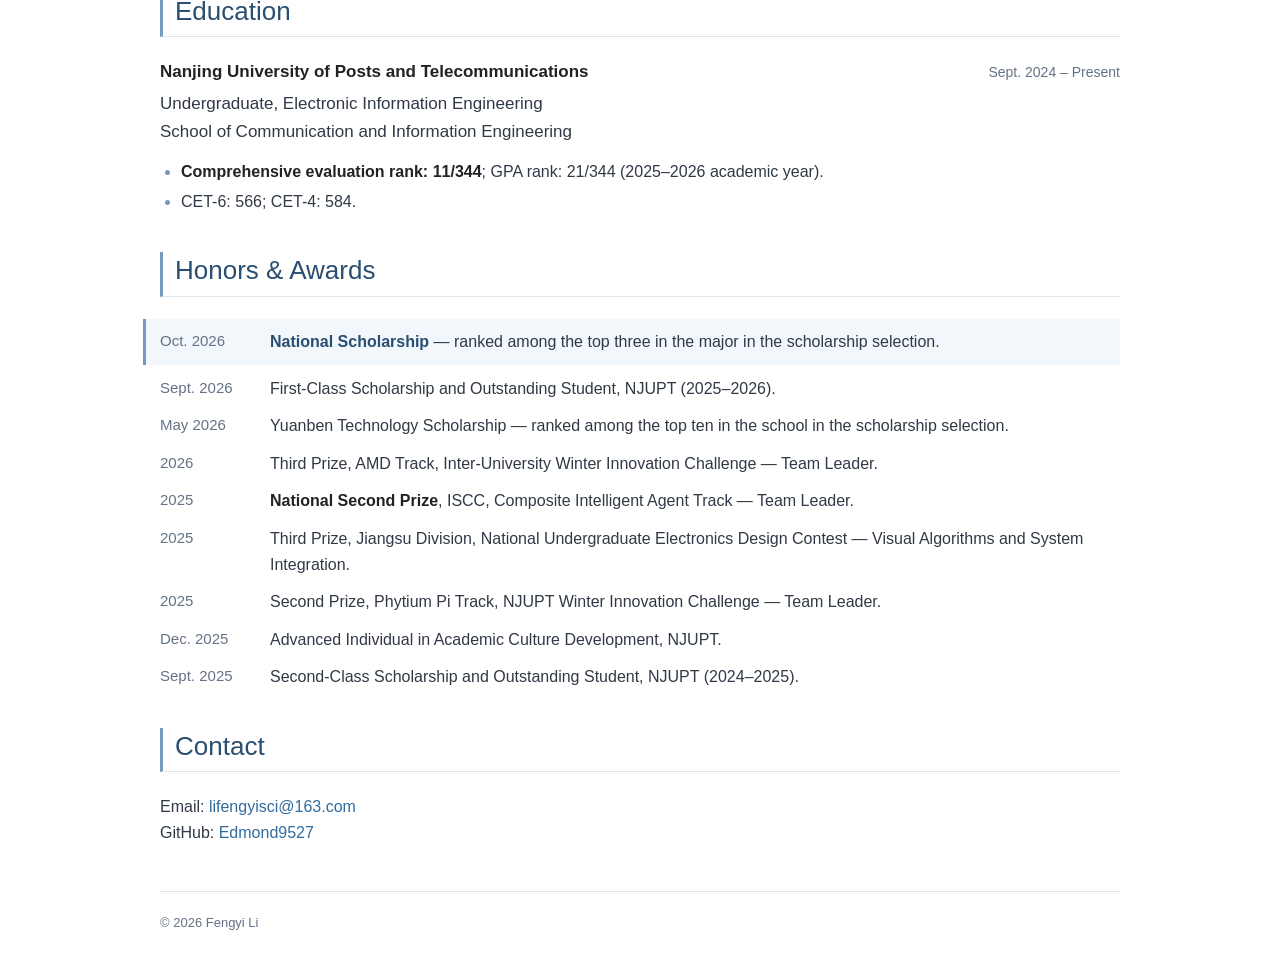
==== commit 44c5e08d: "Refine research interests and illustrate DEAFFNet publication" ====
--- a/index.html
+++ b/index.html
@@ -3,10 +3,10 @@
 <head>
   <meta charset="utf-8">
   <meta name="viewport" content="width=device-width, initial-scale=1">
-  <meta name="description" content="Fengyi Li, an undergraduate at Nanjing University of Posts and Telecommunications. Research interests: computer vision, general-purpose models, and large multimodal models.">
+  <meta name="description" content="Fengyi Li, an undergraduate at Nanjing University of Posts and Telecommunications. Research interests: computer vision, with a focus on vision foundation models and large multimodal models.">
   <meta name="theme-color" content="#ffffff">
   <meta property="og:title" content="Fengyi Li">
-  <meta property="og:description" content="Computer vision, general-purpose models, and large multimodal models.">
+  <meta property="og:description" content="Computer vision, vision foundation models, and large multimodal models.">
   <meta property="og:type" content="website">
   <link rel="canonical" href="https://edmond9527.github.io/">
   <title>Fengyi Li</title>
@@ -31,9 +31,9 @@
       <p class="affiliation">School of Communication and Information Engineering<br>Nanjing University of Posts and Telecommunications</p>
       <p class="profile-links"><a href="mailto:lifengyisci@163.com">Email</a><span aria-hidden="true">/</span><a href="https://github.com/Edmond9527" target="_blank" rel="noopener noreferrer">GitHub</a></p>
       <div class="biography">
-        <p>I am an undergraduate student at Nanjing University of Posts and Telecommunications (NJUPT), enrolled in 2024. My research interests lie in <strong>computer vision, general-purpose models, and large multimodal models</strong>. My current research focuses on remote sensing image segmentation, with an emphasis on learning boundary details and global structure.</p>
+        <p>I am an undergraduate student at Nanjing University of Posts and Telecommunications (NJUPT), enrolled in 2024. My research interests lie in <strong>computer vision, with a focus on vision foundation models and large multimodal models</strong>. My current research focuses on remote sensing image segmentation, with an emphasis on learning boundary details and global structure.</p>
         <p>I developed <a href="projects/wavemamba.html">WaveMamba</a> and published it in <em>IEEE Geoscience and Remote Sensing Letters</em> as a <strong>co-first author (with my research mentor)</strong>, listed second. I independently carried out the method design, implementation, experiments, and manuscript writing. I also lead a university-level undergraduate innovation project on wavelet- and Mamba-based SAR image segmentation.</p>
-        <p>I received the <strong>National Scholarship in 2026</strong>. My comprehensive evaluation rank was <strong>11/344</strong> in the 2025–2026 academic year. I welcome research opportunities and discussions in computer vision and general-purpose models.</p>
+        <p>I received the <strong>National Scholarship in 2026</strong>. My comprehensive evaluation rank was <strong>11/344</strong> in the 2025–2026 academic year. I welcome research opportunities and discussions in vision foundation models and multimodal learning.</p>
       </div>
     </section>
     <section id="research" aria-labelledby="publications-title">
@@ -48,8 +48,8 @@
           <p class="paper-links"><a href="https://doi.org/10.1109/LGRS.2026.3735322" target="_blank" rel="noopener noreferrer">[Paper]</a> <a href="projects/wavemamba.html">[Details]</a></p>
         </div>
       </article>
-      <article class="publication publication-text">
-        <div class="publication-label" aria-hidden="true">DEAFFNet</div>
+      <article class="publication">
+        <a class="publication-image" href="projects/deaffnet.html"><img src="assets/deaffnet-architecture.jpg" alt="DEAFFNet architecture with dual encoders, adaptive feature fusion, and a decoder" width="1448" height="1560" loading="lazy"></a>
         <div class="publication-content">
           <h3><a href="projects/deaffnet.html">Water Body Segmentation Network for SAR Images Combining Dual Encoder and Adaptive Feature Fusion</a></h3>
           <p class="authors">Bin Han, Xin Huang, <strong>Fengyi Li</strong>, and Xiaozhen Lu</p>
--- a/assets/style.css
+++ b/assets/style.css
@@ -1,9 +1,12 @@
 :root {
   color-scheme: light;
-  --text: #303030;
-  --muted: #666;
-  --link: #1767a6;
-  --line: #e4e4e4;
+  --text: #303946;
+  --muted: #647285;
+  --link: #326b9c;
+  --heading: #294e70;
+  --accent: #739abd;
+  --line: #dce6ef;
+  --soft: #f2f7fb;
 }
 * { box-sizing: border-box; }
 html { scroll-padding-top: 30px; }
@@ -17,21 +20,22 @@
 .container { width: min(960px, calc(100% - 64px)); margin-inline: auto; }
 .skip-link { position: absolute; top: 0; left: 15px; padding: 8px 14px; background: #fff; z-index: 10; transform: translateY(-150%); }
 .skip-link:focus { transform: translateY(0); }
-.site-header { border-bottom: 1px solid var(--line); }
+.site-header { background: var(--soft); border-top: 3px solid var(--accent); border-bottom: 1px solid var(--line); }
 .header-inner { min-height: 62px; display: flex; justify-content: space-between; align-items: center; gap: 28px; padding-block: 13px; }
-.site-name { color: #222; font-size: 20px; font-weight: 600; white-space: nowrap; }
+.site-name { color: var(--heading); font-size: 20px; font-weight: 600; white-space: nowrap; }
 .site-nav { display: flex; flex-wrap: wrap; align-items: center; gap: 9px 24px; font-size: 15px; }
-.site-nav a { color: #555; }
+.site-nav a { color: #4e6378; }
+.site-nav a:hover { color: var(--link); }
 .profile { padding-top: 43px; }
-h1 { color: #1c1c1c; font-size: 38px; line-height: 1.25; font-weight: 500; margin-bottom: 12px; }
+h1 { color: var(--heading); font-size: 38px; line-height: 1.25; font-weight: 500; margin-bottom: 12px; }
 .position { font-size: 18px; margin-bottom: 12px; }
 .affiliation { line-height: 1.6; }
 .profile-links { display: flex; flex-wrap: wrap; gap: 9px 14px; margin-top: 16px; }
-.profile-links > span { color: #999; }
+.profile-links > span { color: #9aafc1; }
 .biography { margin-top: 27px; }
 .biography p + p { margin-top: 15px; }
 main > section + section { margin-top: 37px; }
-h2 { color: #222; font-size: 26px; font-weight: 500; line-height: 1.4; border-bottom: 1px solid var(--line); padding-bottom: 7px; margin-bottom: 22px; }
+h2 { color: var(--heading); font-size: 26px; font-weight: 500; line-height: 1.4; border-left: 3px solid var(--accent); border-bottom: 1px solid var(--line); padding: 0 0 7px 12px; margin-bottom: 22px; }
 h3 { font-size: 17px; line-height: 1.55; font-weight: 600; color: #222; }
 .publication { display: grid; grid-template-columns: 165px minmax(0, 1fr); gap: 27px; margin-bottom: 29px; align-items: start; }
 .publication-image { display: block; margin-top: 5px; }
@@ -39,8 +43,8 @@
 .publication h3 a { color: var(--link); }
 .publication p { font-size: 16px; line-height: 1.6; margin-top: 4px; }
 .publication .authors { margin-top: 7px; }
-.publication .contribution { margin-top: 8px; color: #555; font-size: 15px; }
-.publication-label { margin-top: 8px; color: #666; font-size: 18px; text-align: center; font-weight: 500; }
+.publication .contribution { margin-top: 8px; padding-left: 10px; border-left: 2px solid var(--line); color: #536477; font-size: 15px; }
+.publication-label { margin-top: 8px; padding-block: 10px; background: var(--soft); color: var(--heading); font-size: 18px; text-align: center; font-weight: 500; }
 .paper-links { display: flex; flex-wrap: wrap; gap: 5px 13px; font-size: 15px; margin-top: 7px; }
 .experience + .experience { margin-top: 25px; }
 .entry-heading { display: flex; justify-content: space-between; align-items: baseline; gap: 9px 24px; margin-bottom: 5px; }
@@ -51,11 +55,14 @@
 .project-award { margin-top: 8px; }
 .education-list { margin: 12px 0 0; padding-left: 21px; font-size: 16px; }
 .education-list li + li { margin-top: 4px; }
+.education-list li::marker, .project-main li::marker { color: var(--accent); }
 .award-list { list-style: none; padding: 0; margin: 0; font-size: 16px; }
 .award-list li { display: grid; grid-template-columns: 96px minmax(0, 1fr); gap: 14px; margin-bottom: 11px; }
+.award-list li:first-child { background: var(--soft); border-left: 3px solid var(--accent); padding: 10px 14px; margin-left: -17px; }
+.award-list li:first-child strong { color: var(--heading); }
 .award-date { color: var(--muted); font-size: 15px; }
 .contact p { font-size: 16px; }
-.site-footer { padding-block: 20px 28px; margin-top: 44px; border-top: 1px solid var(--line); color: #777; font-size: 13px; }
+.site-footer { padding-block: 20px 28px; margin-top: 44px; border-top: 1px solid var(--line); color: var(--muted); font-size: 13px; }
 .project-main { max-width: 860px; padding-top: 29px; }
 .back-link { font-size: 15px; }
 .project-header { margin-top: 24px; }
@@ -103,5 +110,6 @@
   .project-subtitle { font-size: 17px; }
 }
 
-.site-nav .language-switch { color: var(--link); border: 1px solid #d5dce2; padding: 2px 10px; line-height: 1.7; }
+.site-nav .language-switch { color: var(--link); background: #e7f0f7; border: 1px solid #c9dae8; border-radius: 3px; padding: 2px 10px; line-height: 1.7; }
+.site-nav .language-switch:hover { background: #dceaf5; text-decoration: none; }
 html[lang="zh-CN"] body { font-family: Arial, "PingFang SC", "Microsoft YaHei", sans-serif; }
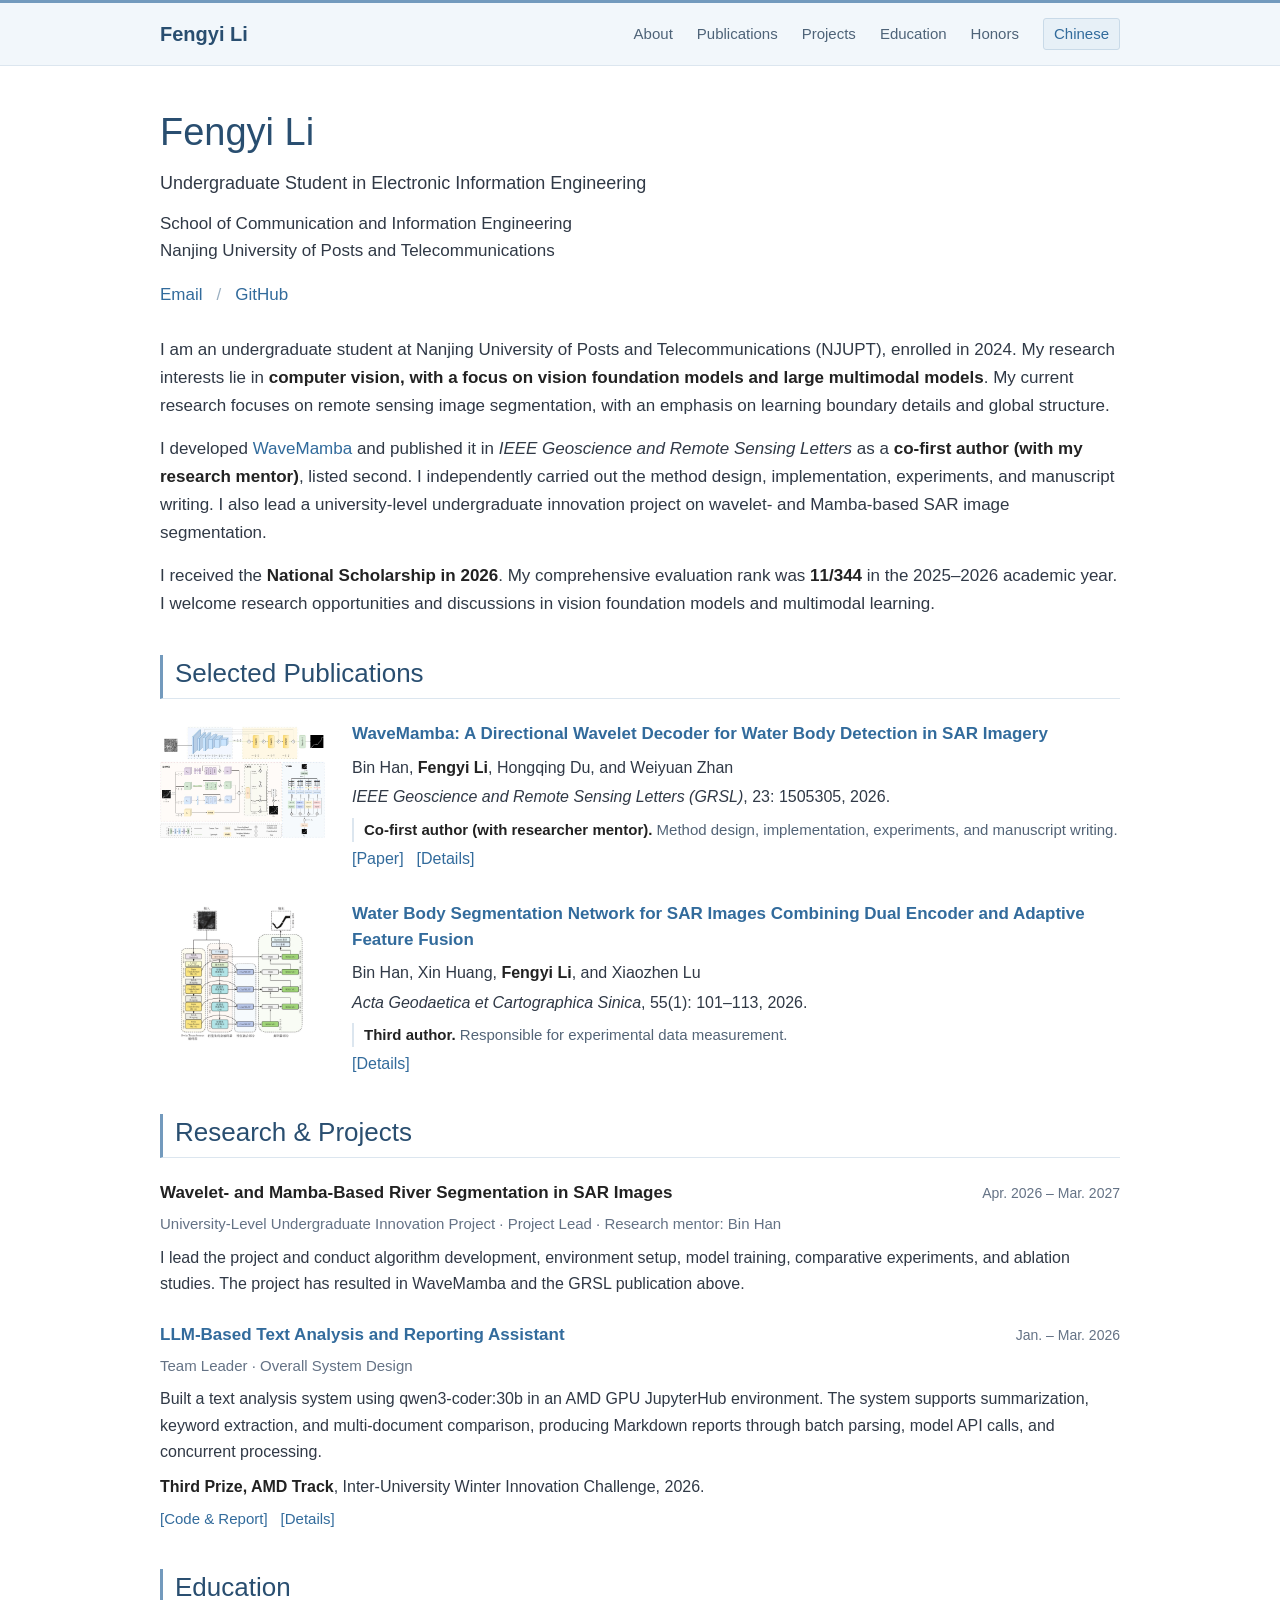
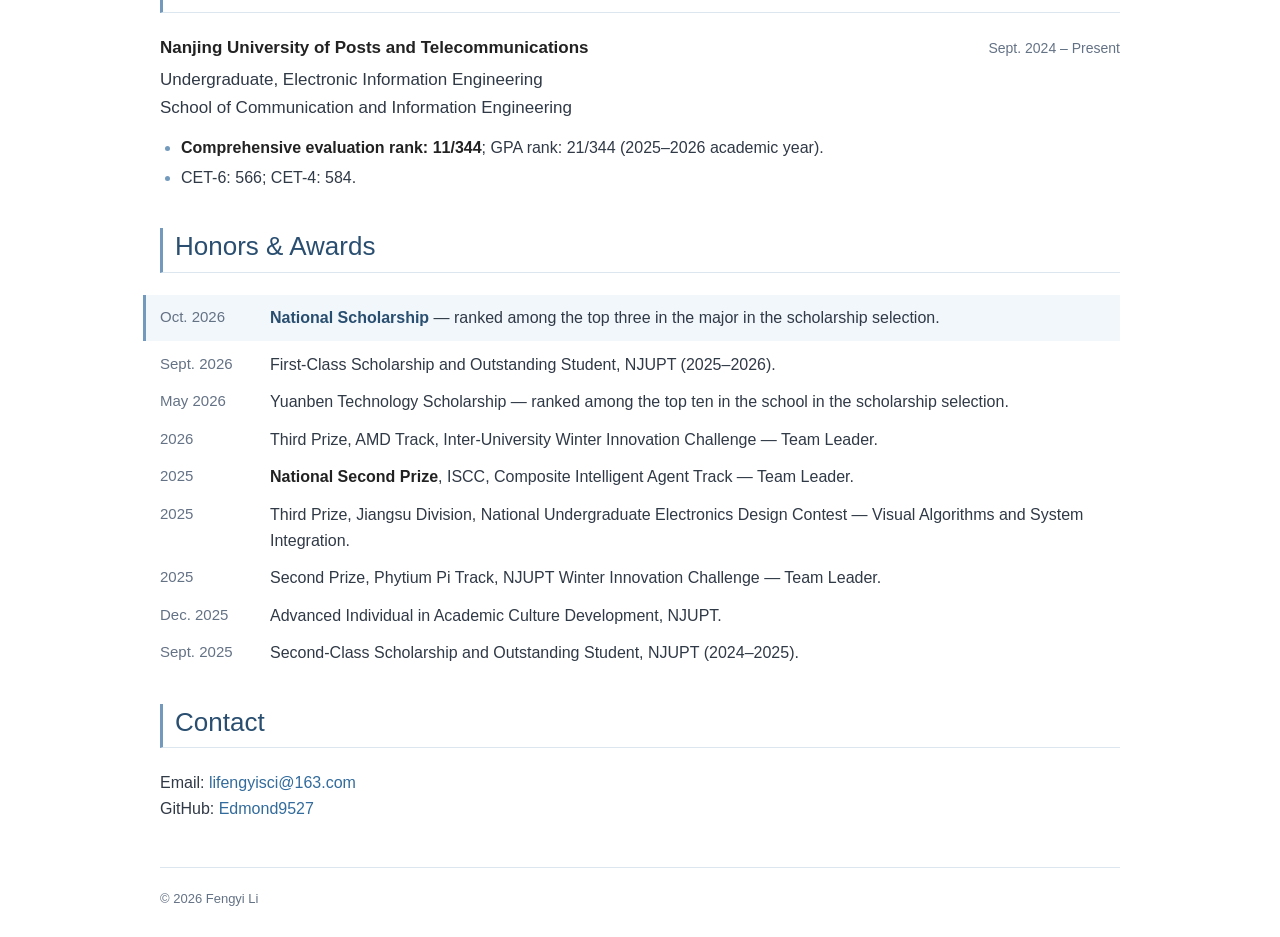
==== commit d970df5d: "Simplify publication contribution wording" ====
--- a/index.html
+++ b/index.html
@@ -44,7 +44,7 @@
           <h3><a href="https://doi.org/10.1109/LGRS.2026.3735322" target="_blank" rel="noopener noreferrer">WaveMamba: A Directional Wavelet Decoder for Water Body Detection in SAR Imagery</a></h3>
           <p class="authors">Bin Han, <strong>Fengyi Li</strong>, Hongqing Du, and Weiyuan Zhan</p>
           <p class="venue"><em>IEEE Geoscience and Remote Sensing Letters (GRSL)</em>, 23: 1505305, 2026.</p>
-          <p class="contribution"><strong>Co-first author (with my research mentor); listed second.</strong> Method design, implementation, experiments, and manuscript writing.</p>
+          <p class="contribution"><strong>Co-first author (with researcher mentor).</strong> Method design, implementation, experiments, and manuscript writing.</p>
           <p class="paper-links"><a href="https://doi.org/10.1109/LGRS.2026.3735322" target="_blank" rel="noopener noreferrer">[Paper]</a> <a href="projects/wavemamba.html">[Details]</a></p>
         </div>
       </article>
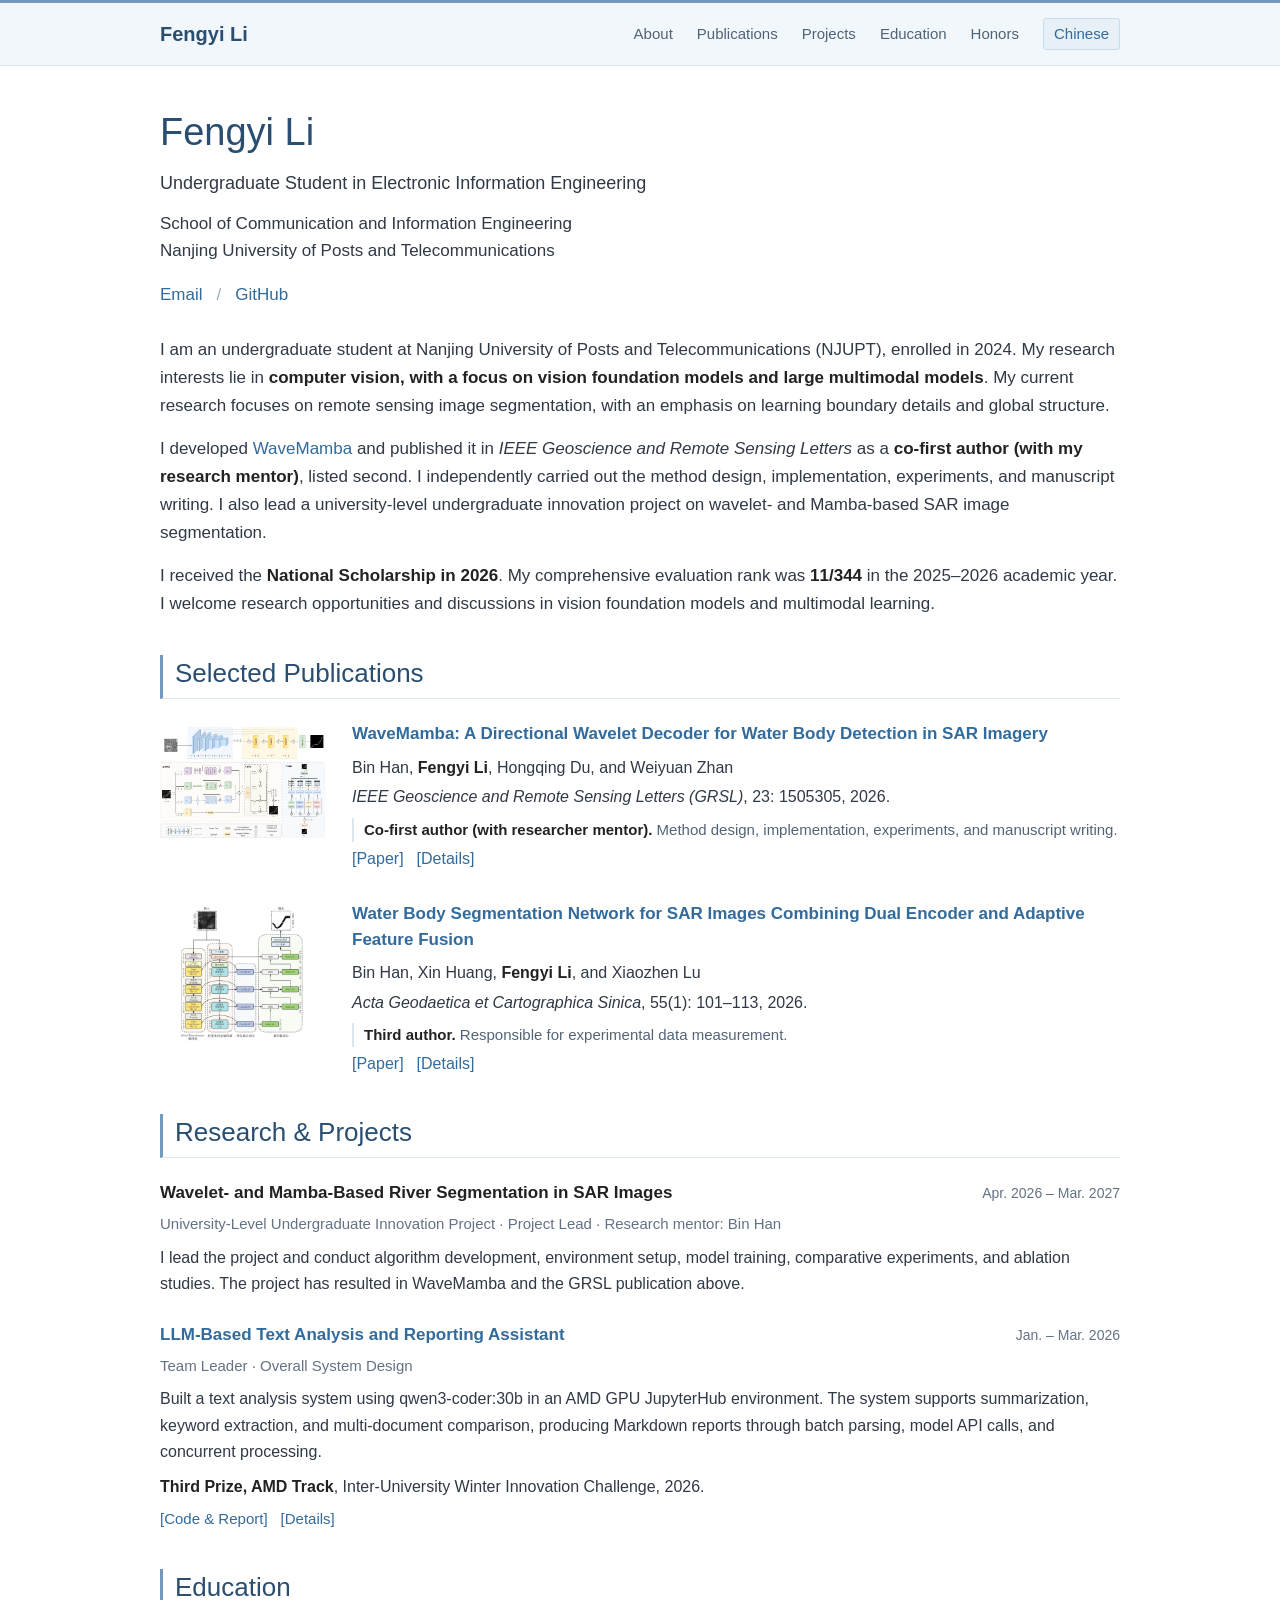
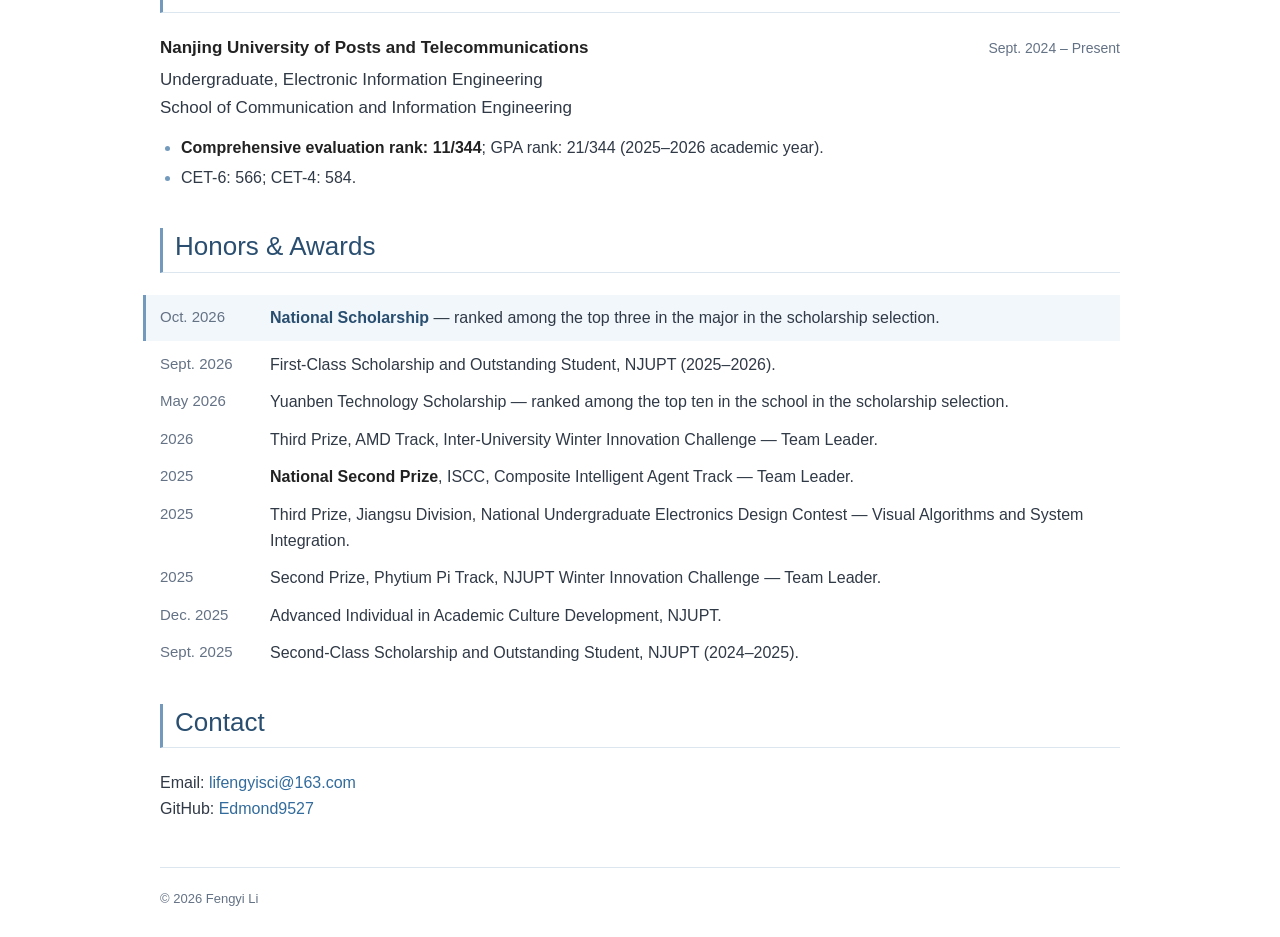
==== commit ee2256ec: "Add DEAFFNet journal paper links" ====
--- a/index.html
+++ b/index.html
@@ -55,7 +55,7 @@
           <p class="authors">Bin Han, Xin Huang, <strong>Fengyi Li</strong>, and Xiaozhen Lu</p>
           <p class="venue"><em>Acta Geodaetica et Cartographica Sinica</em>, 55(1): 101–113, 2026.</p>
           <p class="contribution"><strong>Third author.</strong> Responsible for experimental data measurement.</p>
-          <p class="paper-links"><a href="projects/deaffnet.html">[Details]</a></p>
+          <p class="paper-links"><a href="http://xb.chinasmp.com/CN/10.11947/j.AGCS.2026.20250303" target="_blank" rel="noopener noreferrer">[Paper]</a> <a href="projects/deaffnet.html">[Details]</a></p>
         </div>
       </article>
     </section>
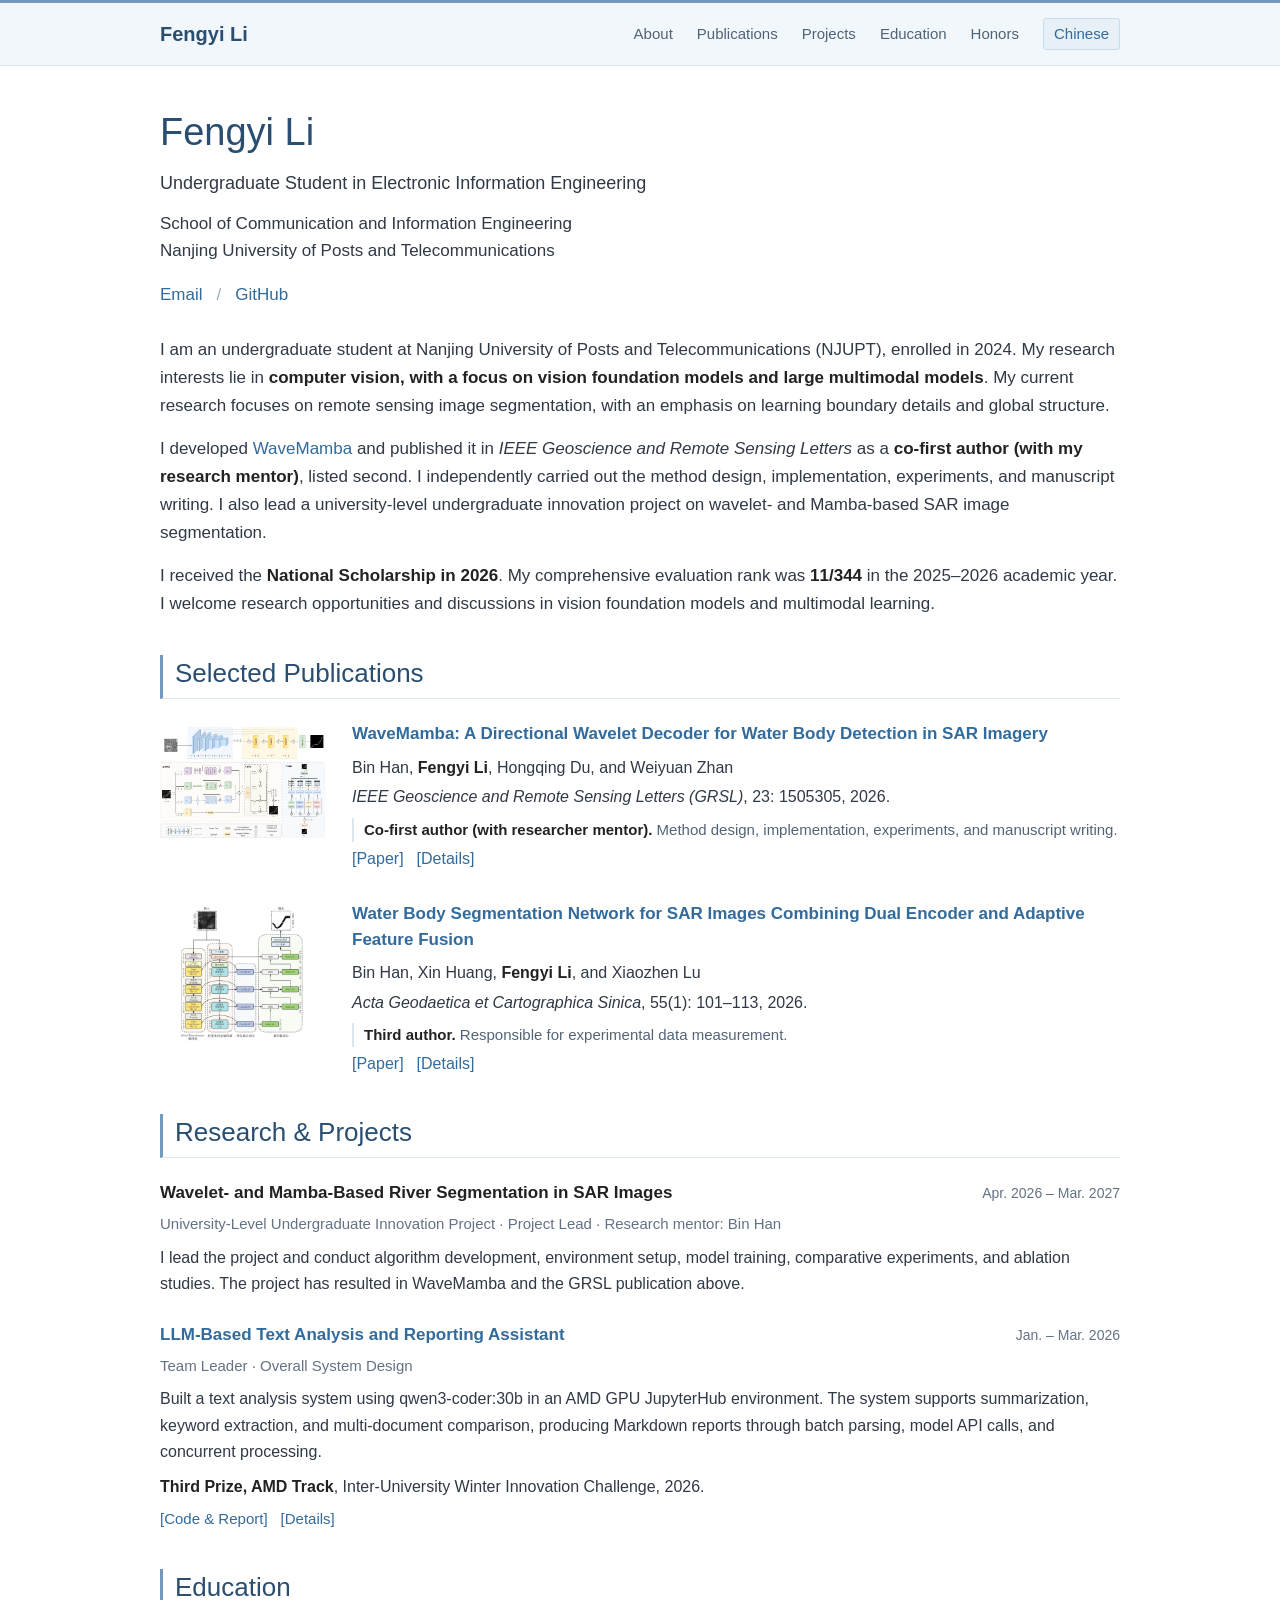
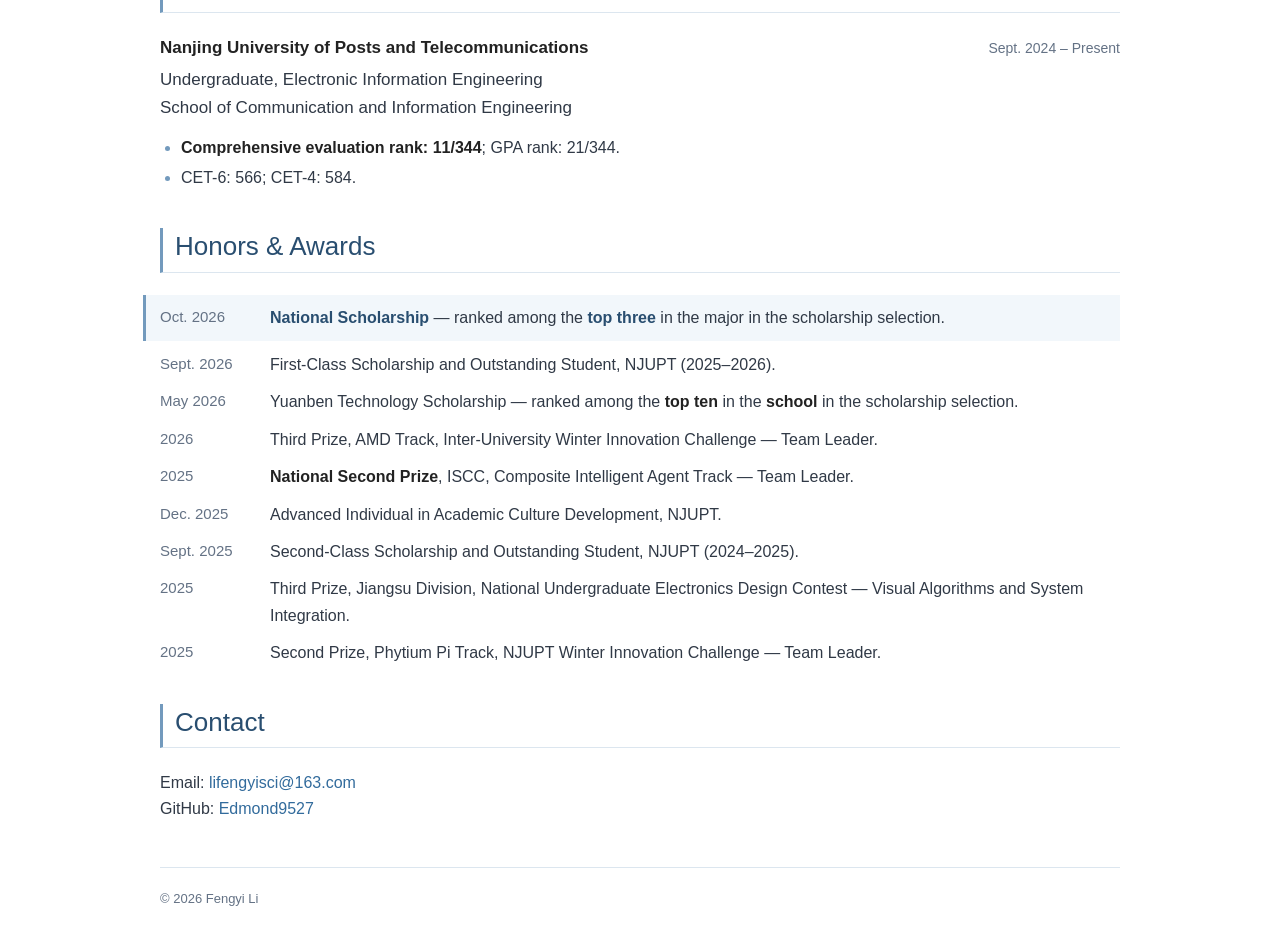
==== commit 29d8d054: "Refine education details and honors emphasis" ====
--- a/index.html
+++ b/index.html
@@ -78,20 +78,20 @@
       <h2 id="education-title">Education</h2>
       <div class="entry-heading"><h3>Nanjing University of Posts and Telecommunications</h3><span class="date">Sept. 2024 – Present</span></div>
       <p>Undergraduate, Electronic Information Engineering<br>School of Communication and Information Engineering</p>
-      <ul class="education-list"><li><strong>Comprehensive evaluation rank: 11/344</strong>; GPA rank: 21/344 (2025–2026 academic year).</li><li>CET-6: 566; CET-4: 584.</li></ul>
+      <ul class="education-list"><li><strong>Comprehensive evaluation rank: 11/344</strong>; GPA rank: 21/344.</li><li>CET-6: 566; CET-4: 584.</li></ul>
     </section>
     <section id="honors" aria-labelledby="honors-title">
       <h2 id="honors-title">Honors &amp; Awards</h2>
       <ul class="award-list">
-        <li><span class="award-date">Oct. 2026</span><span><strong>National Scholarship</strong> — ranked among the top three in the major in the scholarship selection.</span></li>
+        <li><span class="award-date">Oct. 2026</span><span><strong>National Scholarship</strong> — ranked among the <strong>top three</strong> in the major in the scholarship selection.</span></li>
         <li><span class="award-date">Sept. 2026</span><span>First-Class Scholarship and Outstanding Student, NJUPT (2025–2026).</span></li>
-        <li><span class="award-date">May 2026</span><span>Yuanben Technology Scholarship — ranked among the top ten in the school in the scholarship selection.</span></li>
+        <li><span class="award-date">May 2026</span><span>Yuanben Technology Scholarship — ranked among the <strong>top ten</strong> in the <strong>school</strong> in the scholarship selection.</span></li>
         <li><span class="award-date">2026</span><span>Third Prize, AMD Track, Inter-University Winter Innovation Challenge — Team Leader.</span></li>
         <li><span class="award-date">2025</span><span><strong>National Second Prize</strong>, ISCC, Composite Intelligent Agent Track — Team Leader.</span></li>
+        <li><span class="award-date">Dec. 2025</span><span>Advanced Individual in Academic Culture Development, NJUPT.</span></li>
+        <li><span class="award-date">Sept. 2025</span><span>Second-Class Scholarship and Outstanding Student, NJUPT (2024–2025).</span></li>
         <li><span class="award-date">2025</span><span>Third Prize, Jiangsu Division, National Undergraduate Electronics Design Contest — Visual Algorithms and System Integration.</span></li>
         <li><span class="award-date">2025</span><span>Second Prize, Phytium Pi Track, NJUPT Winter Innovation Challenge — Team Leader.</span></li>
-        <li><span class="award-date">Dec. 2025</span><span>Advanced Individual in Academic Culture Development, NJUPT.</span></li>
-        <li><span class="award-date">Sept. 2025</span><span>Second-Class Scholarship and Outstanding Student, NJUPT (2024–2025).</span></li>
       </ul>
     </section>
     <section id="contact" class="contact" aria-labelledby="contact-title"><h2 id="contact-title">Contact</h2><p>Email: <a href="mailto:lifengyisci@163.com">lifengyisci@163.com</a><br>GitHub: <a href="https://github.com/Edmond9527" target="_blank" rel="noopener noreferrer">Edmond9527</a></p></section>
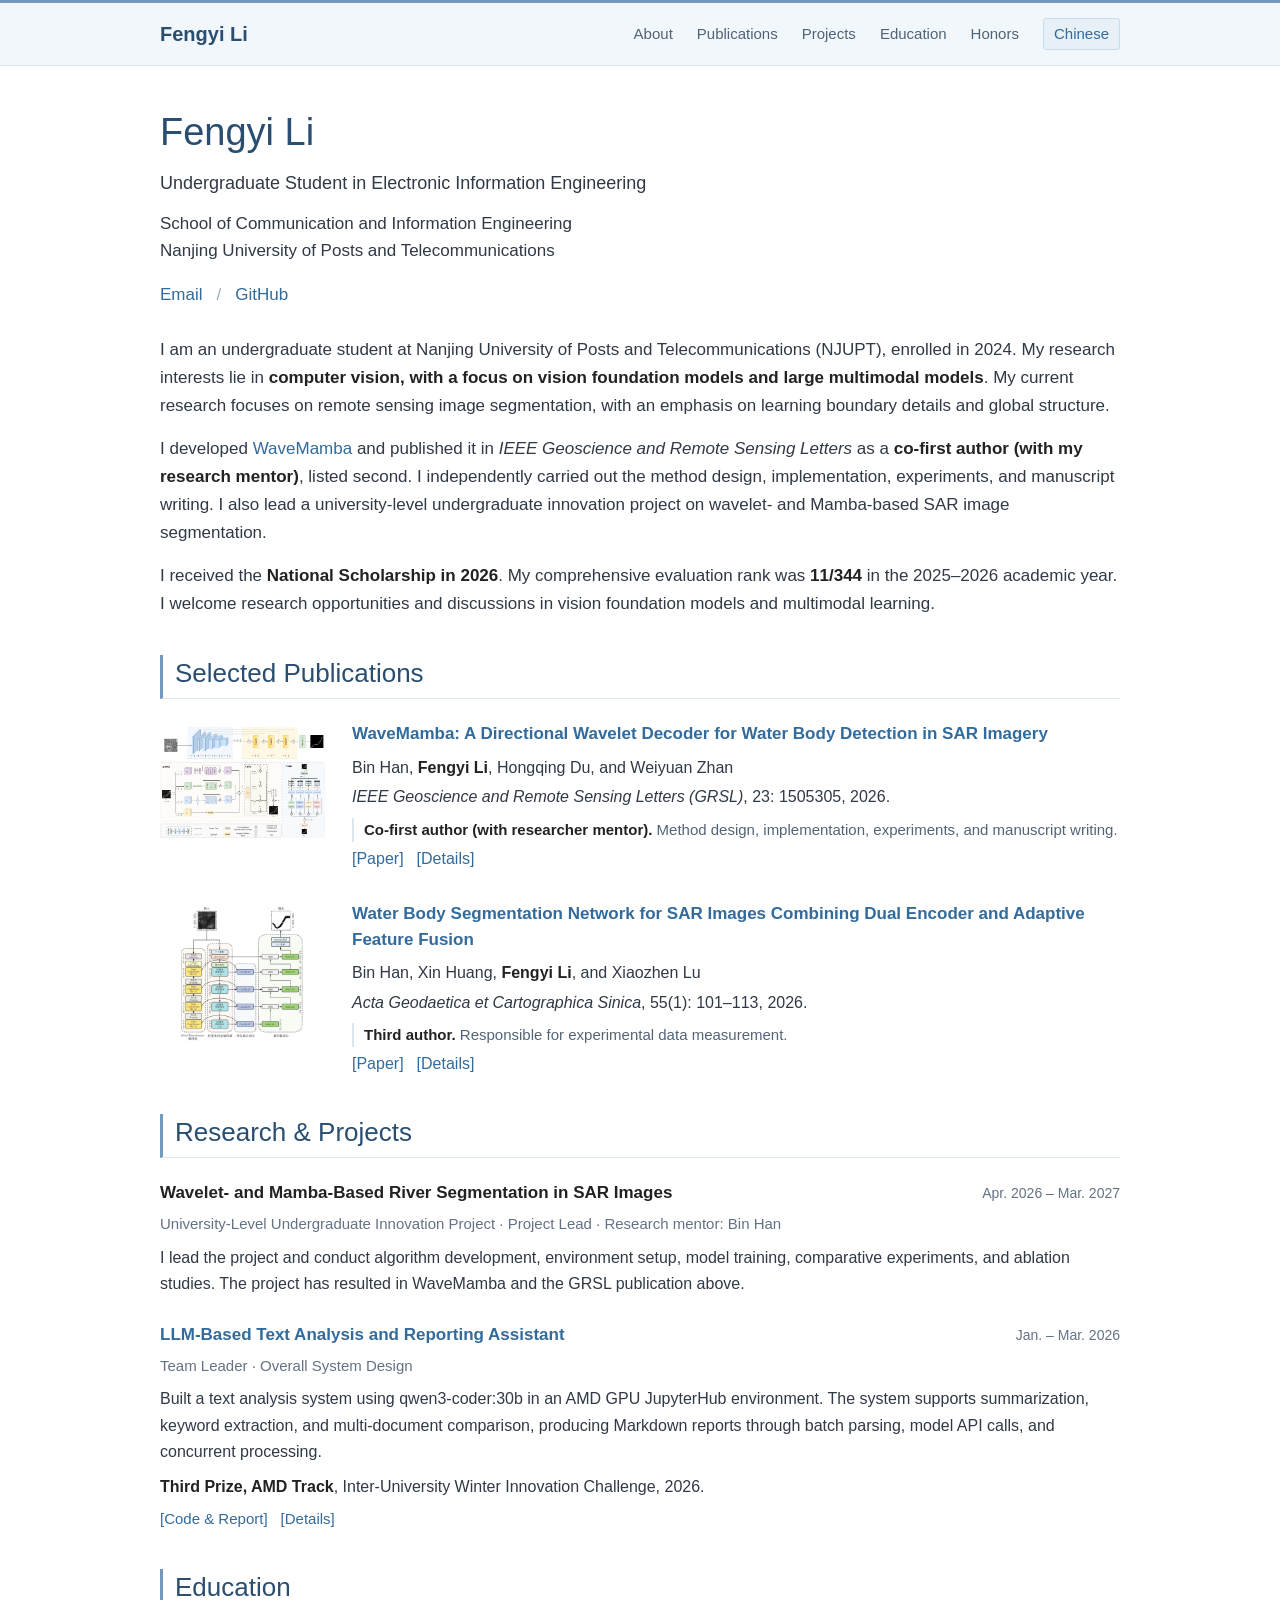
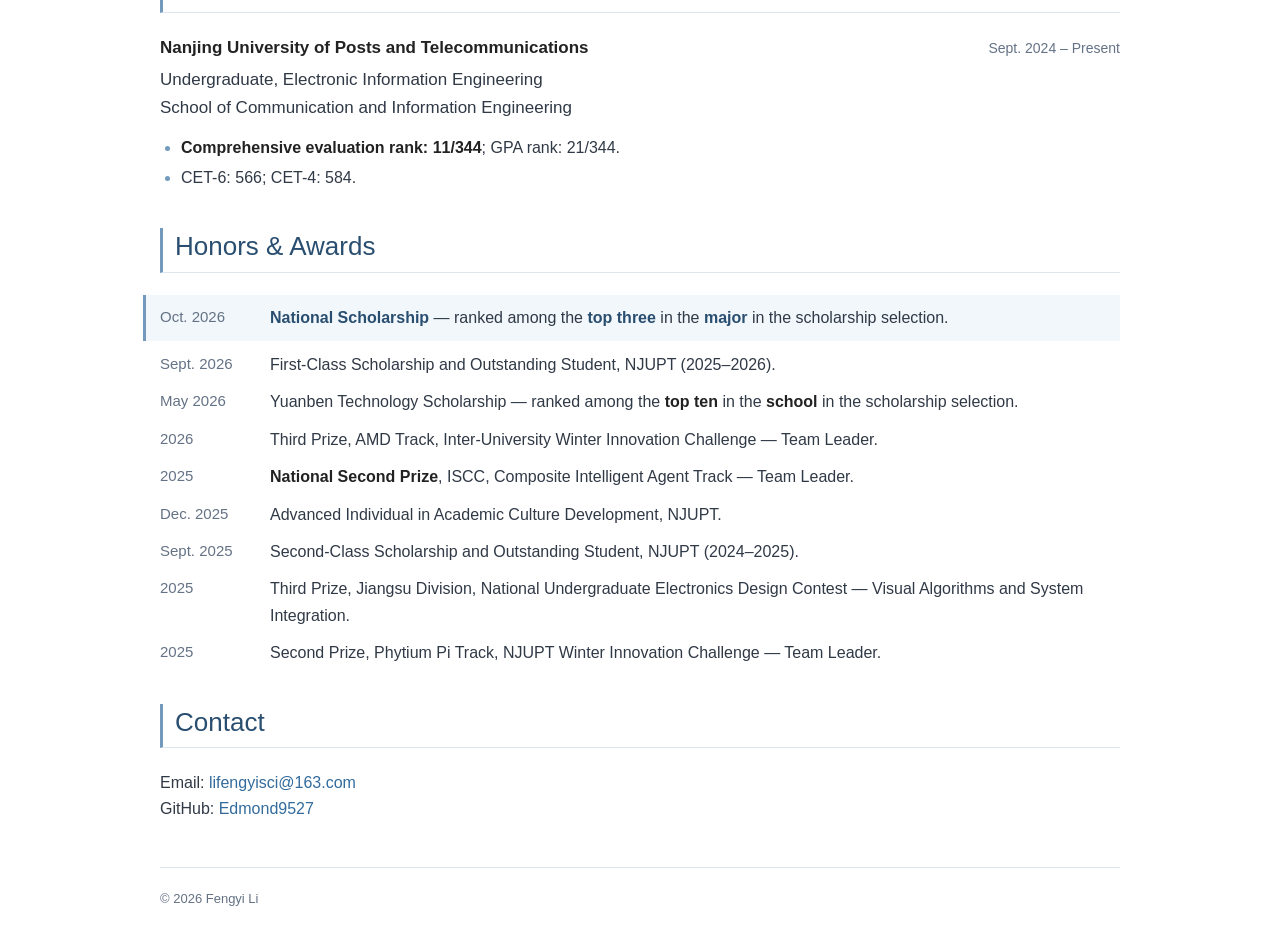
==== commit ffa9e497: "Emphasize major in scholarship ranking" ====
--- a/index.html
+++ b/index.html
@@ -83,7 +83,7 @@
     <section id="honors" aria-labelledby="honors-title">
       <h2 id="honors-title">Honors &amp; Awards</h2>
       <ul class="award-list">
-        <li><span class="award-date">Oct. 2026</span><span><strong>National Scholarship</strong> — ranked among the <strong>top three</strong> in the major in the scholarship selection.</span></li>
+        <li><span class="award-date">Oct. 2026</span><span><strong>National Scholarship</strong> — ranked among the <strong>top three</strong> in the <strong>major</strong> in the scholarship selection.</span></li>
         <li><span class="award-date">Sept. 2026</span><span>First-Class Scholarship and Outstanding Student, NJUPT (2025–2026).</span></li>
         <li><span class="award-date">May 2026</span><span>Yuanben Technology Scholarship — ranked among the <strong>top ten</strong> in the <strong>school</strong> in the scholarship selection.</span></li>
         <li><span class="award-date">2026</span><span>Third Prize, AMD Track, Inter-University Winter Innovation Challenge — Team Leader.</span></li>
